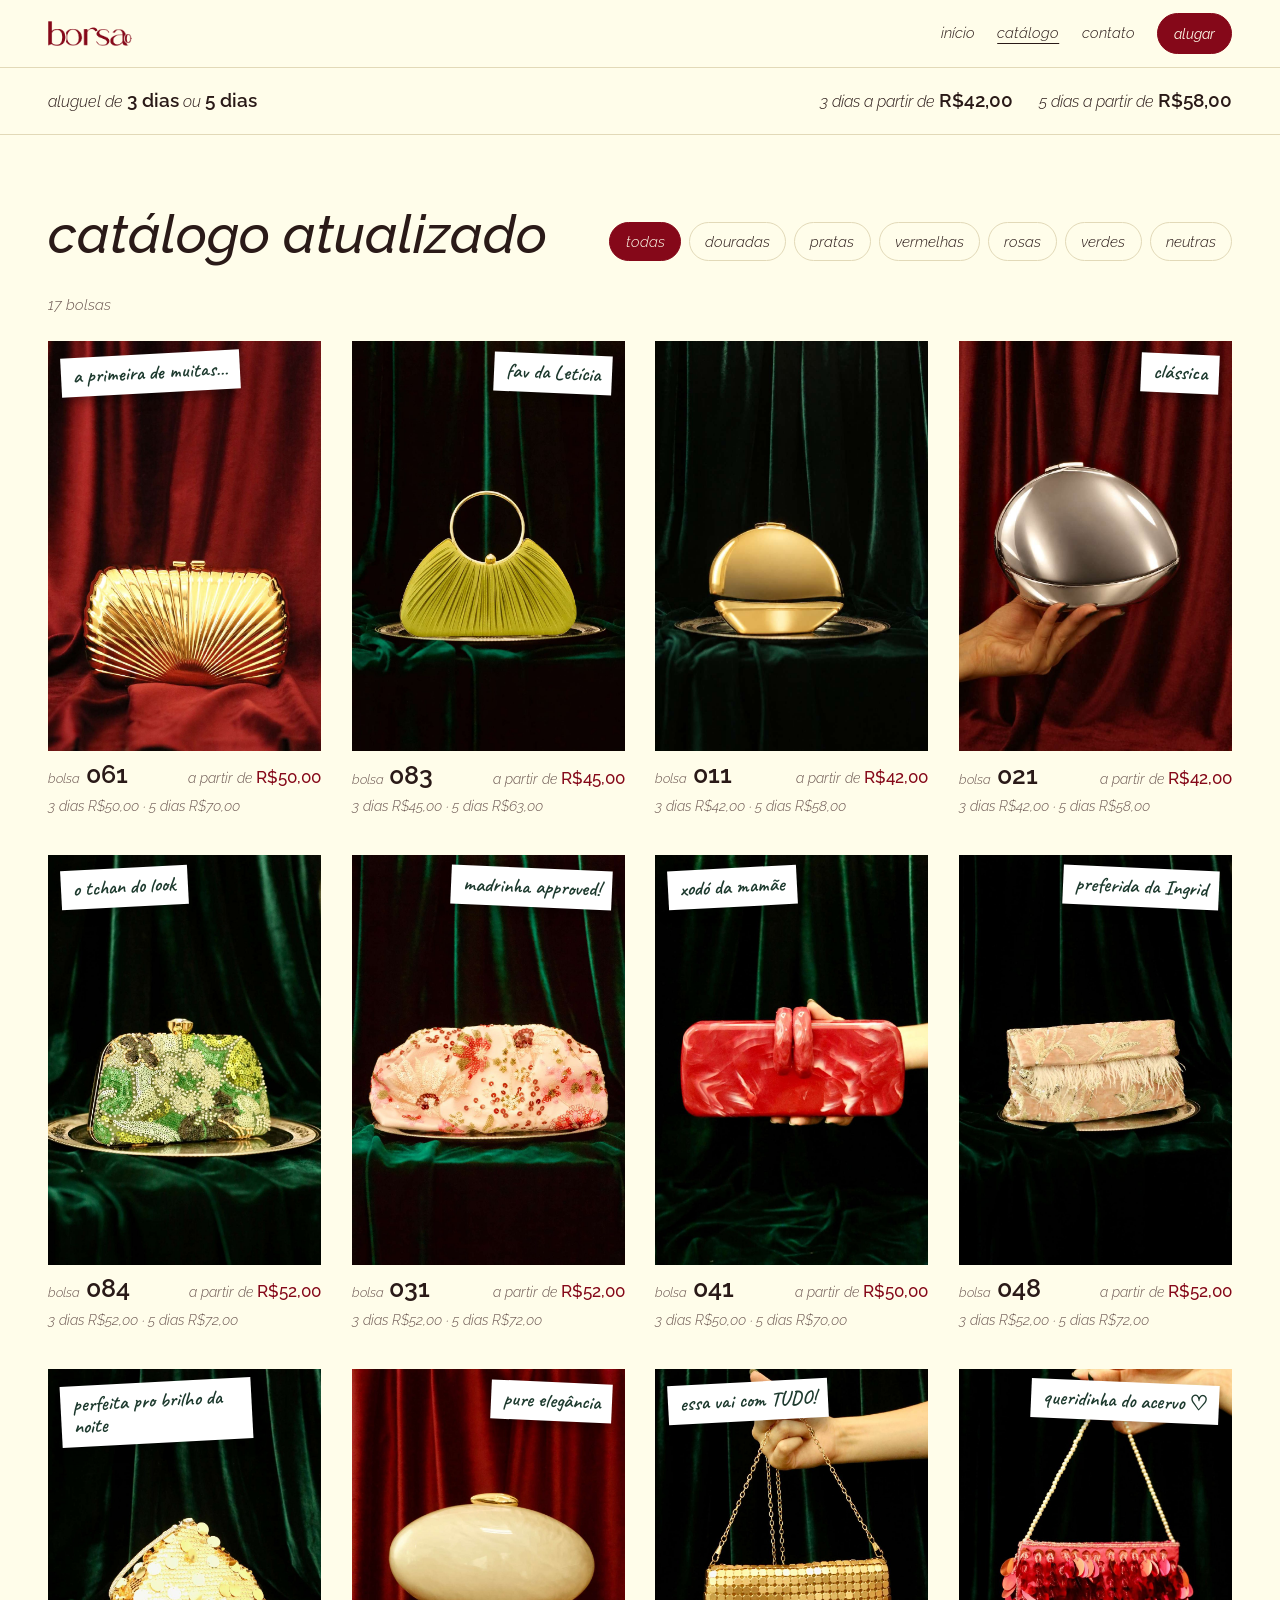
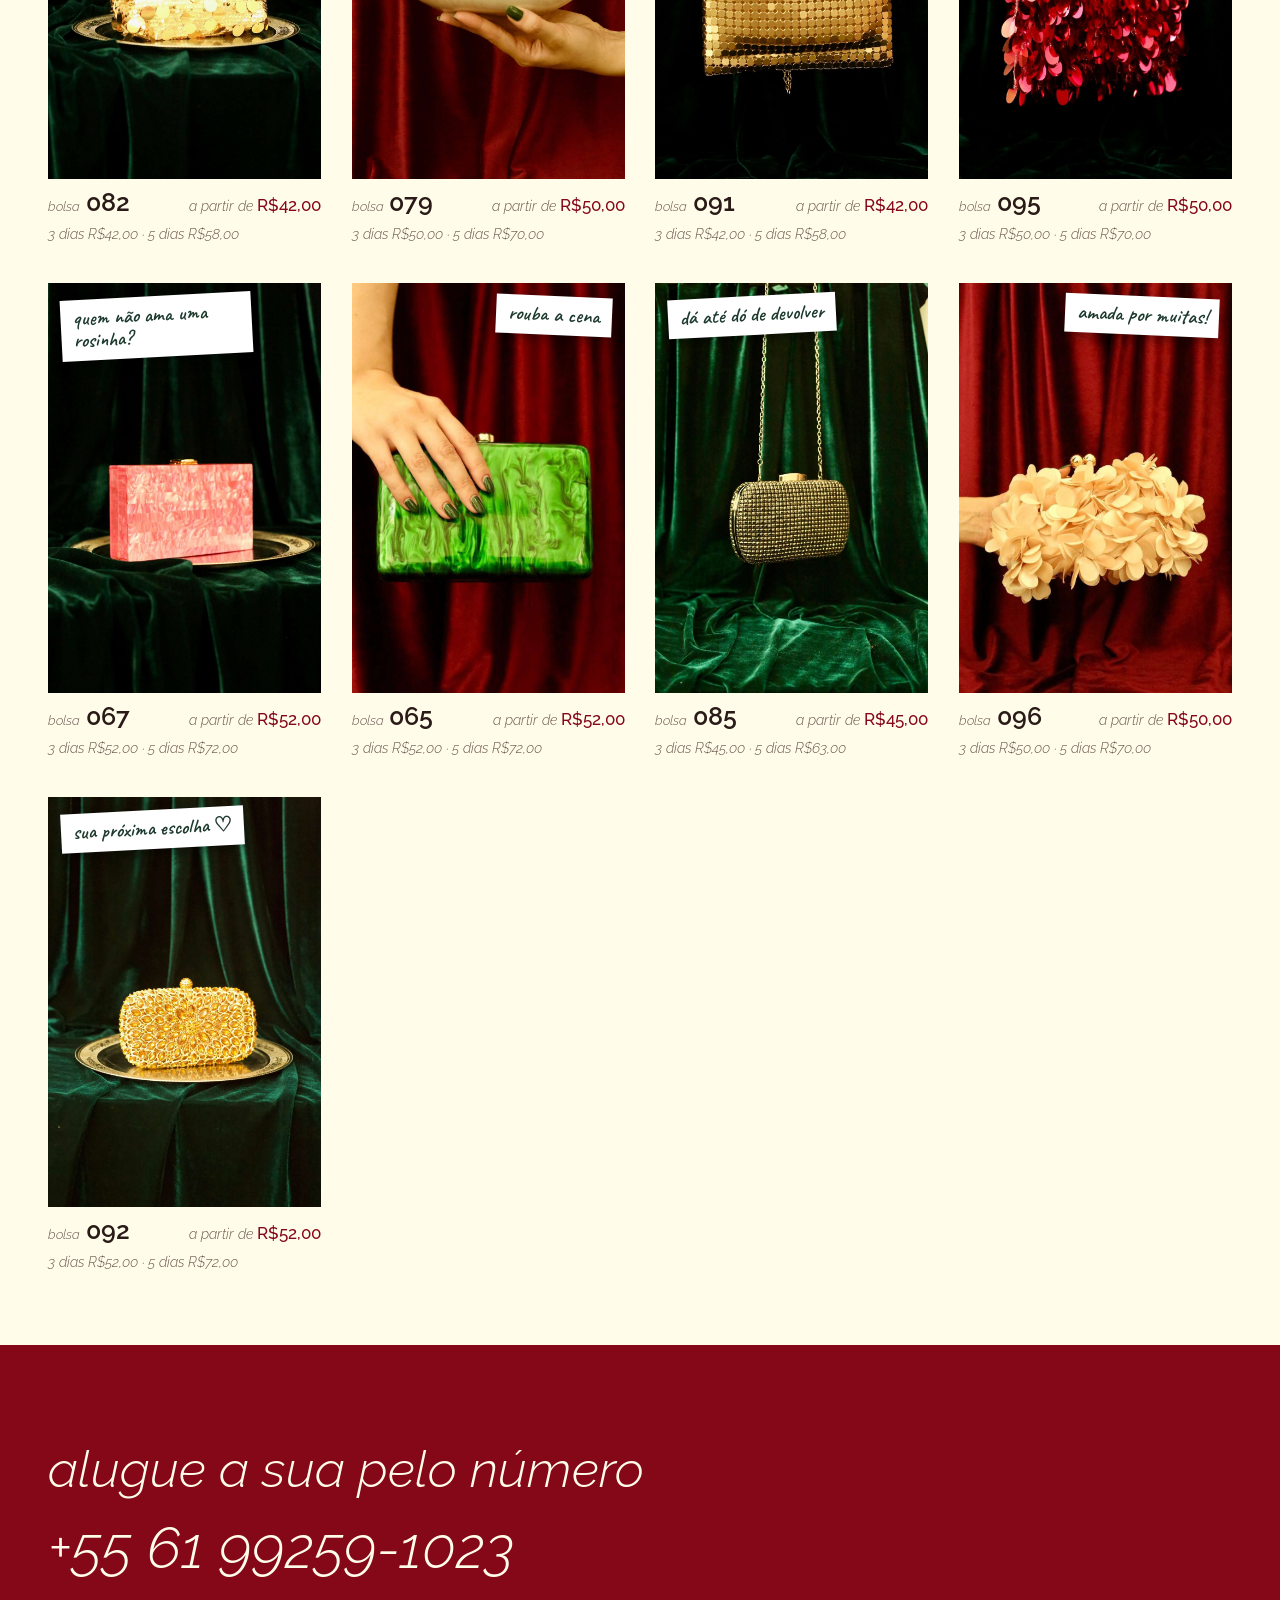
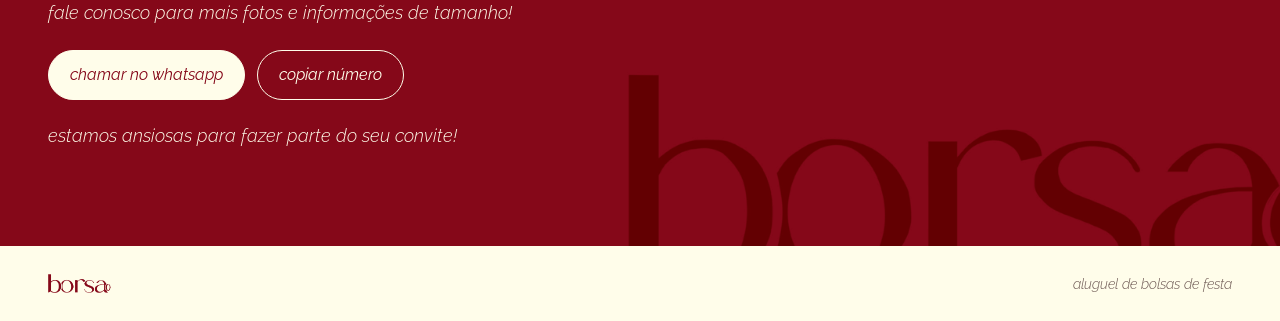
==== catalogo.html @ 38516fd7 "Move arquivos para a raiz" ====
<!doctype html>
<html lang="pt-BR">
<head>
<meta charset="utf-8">
<meta name="viewport" content="width=device-width, initial-scale=1, viewport-fit=cover">
<meta name="claude:viewport-fit-sides" content="cover">
<title>borsa catálogo</title>
<meta name="description" content="Catálogo da borsa: 17 clutches e bolsas de festa para alugar por 3 ou 5 dias.">
<meta property="og:title" content="borsa catálogo">
<meta property="og:description" content="Clutches e bolsas de festa para alugar por 3 ou 5 dias.">
<meta property="og:image" content="assets/capa.jpg">
<link rel="preconnect" href="https://fonts.googleapis.com">
<link rel="preconnect" href="https://fonts.gstatic.com" crossorigin>
<link href="https://fonts.googleapis.com/css2?family=Caveat:wght@500;600&family=Raleway:ital,wght@0,300;0,500;1,300;1,400;1,500&display=swap" rel="stylesheet">
<link rel="stylesheet" href="assets/brand.css">
<style>
:root { --display: var(--body); }
.catalog-intro { padding-top: clamp(2rem, 5vw, 3.5rem); }
/* faixa de preços */
.rates { border-bottom: 1px solid var(--line); }
.rates .wrap { display: flex; flex-wrap: wrap; align-items: baseline; justify-content: space-between; gap: .6rem 2rem; padding-block: 1.1rem; font-style: italic; }
.rates .tiers { display: flex; flex-wrap: wrap; gap: .4rem 1.6rem; }
.rates strong { font-family: var(--display); font-style: normal; font-weight: 600; font-size: 1.2rem; }

/* catálogo */
.catalog { padding-block: clamp(2.5rem, 6vw, 4.5rem); }
.head { display: flex; flex-wrap: wrap; align-items: end; justify-content: space-between; gap: 1.2rem; margin-bottom: 2rem; }
.head h2 { margin: 0; font-family: var(--display); font-weight: 500; font-size: clamp(2.2rem, 5vw, 3.4rem); line-height: 1; font-style: italic; }
.filters { display: flex; flex-wrap: wrap; gap: .5rem; }
.chip { padding: .42rem .95rem; border-radius: 999px; border: 1px solid var(--line); background: transparent; cursor: pointer; font-style: italic; font-size: .92rem; transition: border-color .2s, background .2s; }
.chip:hover { border-color: var(--wine); }
.chip[aria-pressed="true"] { background: var(--wine); color: var(--cream); border-color: var(--wine); }
.count { margin: 0 0 1.5rem; font-style: italic; color: var(--ink-soft); font-size: .95rem; }

.grid { display: grid; grid-template-columns: repeat(auto-fill, minmax(min(100%, 16.5rem), 1fr)); gap: clamp(1.6rem, 3vw, 2.6rem) clamp(1rem, 2.4vw, 2rem); list-style: none; margin: 0; padding: 0; }
.card { min-width: 0; }
.card button.open { display: block; width: 100%; padding: 0; border: 0; background: none; text-align: left; cursor: pointer; }
.shot { position: relative; aspect-ratio: 2 / 3; overflow: hidden; background: var(--velvet); }
.shot img { position: absolute; inset: 0; width: 100%; height: 100%; object-fit: cover; transition: opacity .45s ease, transform .9s ease; }
.shot img.alt { opacity: 0; }
@media (hover: hover) {
  .card:hover .shot img.alt { opacity: 1; }
  .card:hover .shot img.main { transform: scale(1.03); }
}
.note { position: absolute; left: .8rem; top: .8rem; max-width: 70%; background: var(--note-bg); color: var(--note-ink); font-family: var(--hand); font-weight: 600; font-size: 1.28rem; line-height: 1.05; padding: .5rem .75rem .6rem; transform: rotate(-3deg); box-shadow: 0 5px 12px rgba(0,0,0,.35); }
.card:nth-child(even) .note { left: auto; right: .8rem; transform: rotate(2.5deg); }
.meta { display: flex; justify-content: space-between; align-items: baseline; gap: .6rem; padding-top: .8rem; }
.meta .num { font-family: var(--display); font-weight: 600; font-size: 1.55rem; line-height: 1; }
.meta .num small { font-family: var(--body); font-weight: 300; font-style: italic; font-size: .82rem; color: var(--ink-soft); margin-right: .35rem; }
.meta .from { font-style: italic; font-size: .9rem; color: var(--ink-soft); white-space: nowrap; }
.meta .from b { font-style: normal; font-weight: 500; font-size: 1.05rem; color: var(--accent); }
.pricesm { margin: .15rem 0 0; font-style: italic; font-size: .9rem; color: var(--ink-soft); }

/* ficha */
dialog { padding: 0; border: 0; background: var(--paper); color: var(--ink); width: min(100% - 24px, 62rem); max-height: calc(100dvh - 24px); overflow: auto; box-shadow: 0 40px 100px rgba(0,0,0,.55); }
dialog::backdrop { background: rgba(32, 3, 8, .78); backdrop-filter: blur(4px); }
.sheet { display: grid; grid-template-columns: minmax(0, 1.1fr) minmax(0, 1fr); }
.sheet .pic { background: var(--velvet); position: relative; min-height: 0; }
.sheet .pic img { width: 100%; height: 100%; max-height: calc(100dvh - 24px); object-fit: cover; aspect-ratio: 2 / 3; }
.sheet .info { padding: clamp(1.4rem, 4vw, 2.6rem); display: flex; flex-direction: column; gap: 1.2rem; min-width: 0; }
.sheet .kicker { margin: 0; font-style: italic; color: var(--ink-soft); }
.sheet h3 { margin: -.6rem 0 0; font-family: var(--display); font-weight: 600; font-size: clamp(2.6rem, 6vw, 3.8rem); line-height: 1; }
.sheet .says { align-self: flex-start; background: var(--note-bg); color: var(--note-ink); font-family: var(--hand); font-weight: 600; font-size: 1.5rem; padding: .4rem .9rem .5rem; transform: rotate(-2deg); box-shadow: 0 4px 10px rgba(0,0,0,.25); border: 1px solid var(--line); }
.thumbs { display: flex; gap: .6rem; }
.thumbs button { width: 4.2rem; aspect-ratio: 2 / 3; padding: 0; border: 2px solid transparent; background: var(--velvet); cursor: pointer; overflow: hidden; opacity: .65; }
.thumbs button[aria-pressed="true"] { border-color: var(--wine); opacity: 1; }
.thumbs img { width: 100%; height: 100%; object-fit: cover; }
table.price { width: 100%; border-collapse: collapse; font-style: italic; }
table.price th, table.price td { text-align: left; padding: .7rem 0; border-bottom: 1px solid var(--line); font-weight: 300; }
table.price td { text-align: right; font-family: var(--display); font-style: normal; font-weight: 600; font-size: 1.5rem; font-variant-numeric: tabular-nums; }
.sheet .fine { margin: 0; font-style: italic; font-size: .92rem; color: var(--ink-soft); }
.sheet .actions { display: flex; flex-wrap: wrap; gap: .7rem; margin-top: auto; }
.close { position: absolute; top: .6rem; right: .6rem; z-index: 2; width: 2.6rem; height: 2.6rem; border-radius: 50%; border: 0; background: var(--paper); color: var(--ink); font-size: 1.4rem; line-height: 1; cursor: pointer; box-shadow: 0 2px 8px rgba(0,0,0,.3); }
.nav-bag { display: flex; justify-content: space-between; gap: 1rem; font-style: italic; font-size: .92rem; }
.nav-bag button { background: none; border: 0; padding: 0; cursor: pointer; text-decoration: underline; text-underline-offset: 4px; }
@media (max-width: 700px) {
  .sheet { grid-template-columns: 1fr; }
  .sheet .pic img { max-height: 62dvh; aspect-ratio: auto; object-position: center; }
}


</style>
</head>
<body>
<header class="top">
  <div class="wrap">
    <a href="index.html" aria-label="borsa, início"><img class="logo is-wine" src="assets/logo-wine.png" alt="borsa" width="1736" height="528"><img class="logo is-cream" src="assets/logo-cream.png" alt="" width="1736" height="528"></a>
    <nav aria-label="principal">
      <a class="link" href="index.html">início</a>
      <a class="link" href="catalogo.html" aria-current="page">catálogo</a>
      <a class="link" href="#contato">contato</a>
      <a class="btn sm" data-wa href="https://wa.me/5561992591023" target="_blank" rel="noopener">alugar</a>
    </nav>
  </div>
</header>
<main>
  <section class="rates" aria-label="valores">
    <div class="wrap">
      <span>aluguel de <strong>3 dias</strong> ou <strong>5 dias</strong></span>
      <span class="tiers" id="tiers"></span>
    </div>
  </section>
  <section class="catalog wrap" id="catalogo" aria-labelledby="cat-h">
    <div class="head">
      <h2 id="cat-h">catálogo atualizado</h2>
      <div class="filters" id="filters" role="group" aria-label="filtrar por cor"></div>
    </div>
    <p class="count" id="count" aria-live="polite"></p>
    <ul class="grid" id="grid"></ul>
  </section>
  <section class="contact on-wine" id="contato" aria-labelledby="ct-h">
    <img class="ghostmark" src="assets/logo-deep.png" alt="" width="1736" height="528">
    <div class="wrap">
      <h2 id="ct-h">alugue a sua pelo número</h2>
      <div class="phone">+55 61 99259-1023</div>
      <p>fale conosco para mais fotos e informações de tamanho!</p>
      <div class="row">
        <a class="btn" data-wa href="https://wa.me/5561992591023" target="_blank" rel="noopener">chamar no whatsapp</a>
        <button class="btn ghost" type="button" id="copy">copiar número</button>
      </div>
      <p>estamos ansiosas para fazer parte do seu convite!</p>
    </div>
  </section>
</main>
<footer><div class="wrap"><img class="logo is-wine" src="assets/logo-wine.png" alt="borsa" width="1736" height="528"><img class="logo is-cream" src="assets/logo-cream.png" alt="" width="1736" height="528"><span>aluguel de bolsas de festa</span></div></footer>
<dialog id="dlg" aria-labelledby="d-title">
  <button class="close" type="button" id="close" aria-label="fechar">×</button>
  <div class="sheet">
    <div class="pic"><img id="d-img" alt="" width="1000" height="1500"></div>
    <div class="info">
      <p class="kicker">bolsa</p>
      <h3 id="d-title"></h3>
      <div class="says" id="d-note" hidden></div>
      <div class="thumbs" id="d-thumbs"></div>
      <table class="price">
        <caption class="kicker" style="text-align:left;padding-bottom:.3rem">valores do aluguel</caption>
        <tbody>
          <tr><th scope="row">3 dias</th><td id="d-p3"></td></tr>
          <tr><th scope="row">5 dias</th><td id="d-p5"></td></tr>
        </tbody>
      </table>
      <p class="fine">chame a gente para ver mais fotos e saber o tamanho.</p>
      <div class="actions">
        <a class="btn" id="d-wa" target="_blank" rel="noopener" href="https://wa.me/5561992591023">alugar esta pelo whatsapp</a>
      </div>
      <div class="nav-bag">
        <button type="button" id="d-prev">← anterior</button>
        <button type="button" id="d-next">próxima →</button>
      </div>
    </div>
  </div>
</dialog>
<script>
(function () {
  var PHONE = "5561992591023";
  var BAGS = [
    { n: "061", p3: 50, p5: 70, cor: "dourada", note: "a primeira de muitas…", alt: "Clutch dourada com nervuras em leque, sobre veludo vinho" },
    { n: "083", p3: 45, p5: 63, cor: "verde", note: "fav da Letícia", alt: "Bolsa verde-oliva plissada com alça redonda dourada" },
    { n: "011", p3: 42, p5: 58, cor: "dourada", note: "", alt: "Clutch dourada em formato de ovo, sobre bandeja prateada" },
    { n: "021", p3: 42, p5: 58, cor: "prata", note: "clássica", alt: "Clutch prateada espelhada em formato de ovo" },
    { n: "084", p3: 52, p5: 72, cor: "verde", note: "o tchan do look", alt: "Clutch bordada com paetês em tons de verde e fecho de cristal" },
    { n: "031", p3: 52, p5: 72, cor: "rosa", note: "madrinha approved!", alt: "Clutch franzida rosa clara com flores bordadas em paetês" },
    { n: "041", p3: 50, p5: 70, cor: "vermelha", note: "xodó da mamãe", alt: "Clutch de acrílico vermelho marmorizado com fecho de argolas" },
    { n: "048", p3: 52, p5: 72, cor: "neutra", note: "preferida da Ingrid", alt: "Clutch de veludo rosé bordada, com franja de plumas" },
    { n: "082", p3: 42, p5: 58, cor: "dourada", note: "perfeita pro brilho da noite", alt: "Bolsa piramidal coberta de paetês dourados com alça de strass" },
    { n: "079", p3: 50, p5: 70, cor: "neutra", note: "pure elegância", alt: "Clutch oval de acrílico perolado creme com fecho dourado" },
    { n: "091", p3: 42, p5: 58, cor: "dourada", note: "essa vai com TUDO!", alt: "Bolsa de malha metálica dourada com alça de corrente" },
    { n: "095", p3: 50, p5: 70, cor: "vermelha", note: "queridinha do acervo ♡", alt: "Bolsa de paetês vermelhos em gota com alça de pérolas" },
    { n: "067", p3: 52, p5: 72, cor: "rosa", note: "quem não ama uma rosinha?", alt: "Clutch retangular de acrílico rosa perolado" },
    { n: "065", p3: 52, p5: 72, cor: "verde", note: "rouba a cena", alt: "Clutch de acrílico verde marmorizado" },
    { n: "085", p3: 45, p5: 63, cor: "prata", note: "dá até dó de devolver", alt: "Clutch prateada de strass escuro com alça de corrente" },
    { n: "096", p3: 50, p5: 70, cor: "neutra", note: "amada por muitas!", alt: "Clutch coberta de pétalas de cetim cor champanhe" },
    { n: "092", p3: 52, p5: 72, cor: "dourada", note: "sua próxima escolha ♡", alt: "Clutch de cristais âmbar em formato de flor, sobre bandeja prateada" }
  ];
  BAGS.forEach(function (b) { b.alts = ["assets/" + b.n + ".jpg"]; });
  var HAS_B = { "061":1,"083":1,"011":1,"084":1,"031":1,"041":1,"048":1,"082":1,"079":1,"091":1,"095":1,"067":1,"065":1,"085":1,"096":1,"092":1 };
  BAGS.forEach(function (b) { if (HAS_B[b.n]) b.alts.push("assets/" + b.n + "-b.jpg"); });

  var COLORS = [
    ["todas", null], ["douradas", "dourada"], ["pratas", "prata"],
    ["vermelhas", "vermelha"], ["rosas", "rosa"], ["verdes", "verde"], ["neutras", "neutra"]
  ];
  var brl = function (v) { return "R$" + v.toFixed(2).replace(".", ","); };
  var $ = function (id) { return document.getElementById(id); };
  var grid = $("grid"), count = $("count"), dlg = $("dlg");
  var current = null, list = BAGS.slice(), idx = 0;

  function waLink(text) { return "https://wa.me/" + PHONE + "?text=" + encodeURIComponent(text); }
  document.querySelectorAll("[data-wa]").forEach(function (a) {
    a.href = waLink("Oi! Vi o catálogo da borsa e quero alugar uma bolsa.");
  });

  // faixa de valores
  var prices = BAGS.map(function (b) { return b.p3; }), prices5 = BAGS.map(function (b) { return b.p5; });
  $("tiers").innerHTML =
    "<span>3 dias a partir de <strong>" + brl(Math.min.apply(null, prices)) + "</strong></span>" +
    "<span>5 dias a partir de <strong>" + brl(Math.min.apply(null, prices5)) + "</strong></span>";

  // filtros
  var fwrap = $("filters");
  COLORS.forEach(function (c, i) {
    var b = document.createElement("button");
    b.type = "button"; b.className = "chip"; b.textContent = c[0];
    b.setAttribute("aria-pressed", i === 0 ? "true" : "false");
    b.addEventListener("click", function () {
      fwrap.querySelectorAll(".chip").forEach(function (x) { x.setAttribute("aria-pressed", "false"); });
      b.setAttribute("aria-pressed", "true");
      list = c[1] ? BAGS.filter(function (x) { return x.cor === c[1]; }) : BAGS.slice();
      render();
    });
    fwrap.appendChild(b);
  });

  function esc(s) { return String(s).replace(/[&<>"]/g, function (m) { return { "&": "&amp;", "<": "&lt;", ">": "&gt;", '"': "&quot;" }[m]; }); }

  function render() {
    count.textContent = list.length === 1 ? "1 bolsa" : list.length + " bolsas";
    grid.innerHTML = list.map(function (b, i) {
      return '<li class="card"><button class="open" type="button" data-i="' + i + '" aria-label="ver bolsa ' + b.n + '">' +
        '<div class="shot"><img class="main" src="' + b.alts[0] + '" alt="' + esc(b.alt) + '" width="1000" height="1500" loading="' + (i < 4 ? "eager" : "lazy") + '">' +
        (b.alts[1] ? '<img class="alt" src="' + b.alts[1] + '" alt="" width="700" height="1000" loading="lazy">' : "") +
        (b.note ? '<span class="note">' + esc(b.note) + "</span>" : "") + "</div>" +
        '<div class="meta"><span class="num"><small>bolsa</small>' + b.n + '</span><span class="from">a partir de <b>' + brl(b.p3) + "</b></span></div>" +
        '<p class="pricesm">3 dias ' + brl(b.p3) + " · 5 dias " + brl(b.p5) + "</p></button></li>";
    }).join("");
  }
  grid.addEventListener("click", function (e) {
    var t = e.target.closest("button.open");
    if (t) openBag(+t.dataset.i);
  });

  // ficha
  var photo = 0;
  function show() {
    var b = list[idx]; current = b; photo = 0;
    $("d-title").textContent = b.n;
    var note = $("d-note"); note.hidden = !b.note; note.textContent = b.note;
    $("d-p3").textContent = brl(b.p3); $("d-p5").textContent = brl(b.p5);
    $("d-wa").href = waLink("Oi! Quero alugar a bolsa " + b.n + " do catálogo da borsa.");
    var th = $("d-thumbs"); th.innerHTML = "";
    b.alts.forEach(function (src, i) {
      if (b.alts.length < 2) return;
      var btn = document.createElement("button");
      btn.type = "button"; btn.setAttribute("aria-label", "foto " + (i + 1));
      btn.setAttribute("aria-pressed", i === 0 ? "true" : "false");
      btn.innerHTML = '<img src="' + src + '" alt="">';
      btn.addEventListener("click", function () { setPhoto(i); });
      th.appendChild(btn);
    });
    setPhoto(0);
  }
  function setPhoto(i) {
    photo = i;
    var img = $("d-img"); img.src = current.alts[i]; img.alt = i === 0 ? current.alt : "Bolsa " + current.n + " na mão";
    $("d-thumbs").querySelectorAll("button").forEach(function (x, k) { x.setAttribute("aria-pressed", k === i ? "true" : "false"); });
  }
  function openBag(i) { idx = i; show(); if (!dlg.open) dlg.showModal(); }
  function step(d) { idx = (idx + d + list.length) % list.length; show(); }
  $("d-prev").addEventListener("click", function () { step(-1); });
  $("d-next").addEventListener("click", function () { step(1); });
  $("close").addEventListener("click", function () { dlg.close(); });
  dlg.addEventListener("click", function (e) { if (e.target === dlg) dlg.close(); });
  dlg.addEventListener("keydown", function (e) {
    if (e.key === "ArrowRight") step(1);
    if (e.key === "ArrowLeft") step(-1);
  });

  // copiar número
  $("copy").addEventListener("click", function () {
    var btn = this, txt = "+55 61 99259-1023";
    function done() { btn.textContent = "número copiado"; setTimeout(function () { btn.textContent = "copiar número"; }, 2000); }
    try { navigator.clipboard.writeText(txt).then(done, function () { sel(); }); } catch (e) { sel(); }
    function sel() {
      var r = document.createRange(); r.selectNodeContents(document.querySelector(".contact .phone"));
      var s = window.getSelection(); s.removeAllRanges(); s.addRange(r);
    }
  });

  render();
})();
</script>
</body>
</html>
---- assets/brand.css ----
/* borsa — sistema de design (extraído do catálogo em PDF). Veja design-system.html. */
:root {
  --cream: #fffdea;
  --cream-2: #f6f0d6;
  --wine: #850819;
  --wine-deep: #600000;
  --velvet: #0f3a2c;
  --tag: #e4411f;
  --postit: #d8dcd4;

  --paper: var(--cream);
  --paper-2: var(--cream-2);
  --ink: #2a1a18;
  --ink-soft: #6b5651;
  --line: #e2d9b8;
  --accent: var(--wine);
  --on-wine: var(--cream);
  --note-bg: #ffffff;
  --note-ink: #1d3a2e;
  --logo-wine: block;
  --logo-cream: none;

  --body: "Raleway", "Helvetica Neue", Arial, sans-serif;
  --hand: "Caveat", "Segoe Print", cursive;
}
@media (prefers-color-scheme: dark) {
  :root:not([data-theme="light"]) {
    --paper: #1a0a0d; --paper-2: #260f14; --ink: #f6eed2; --ink-soft: #b9a79f; --line: #3d1c22;
    --accent: #ff6a45; --note-bg: #f6eed2; --logo-wine: none; --logo-cream: block;
    color-scheme: dark;
  }
}
:root[data-theme="dark"] {
  --paper: #1a0a0d; --paper-2: #260f14; --ink: #f6eed2; --ink-soft: #b9a79f; --line: #3d1c22;
  --accent: #ff6a45; --note-bg: #f6eed2; --logo-wine: none; --logo-cream: block;
  color-scheme: dark;
}

*, *::before, *::after { box-sizing: border-box; }
html { scroll-behavior: smooth; }
body { margin: 0; background: var(--paper); color: var(--ink); font: 300 1rem/1.6 var(--body); -webkit-font-smoothing: antialiased; }
img { display: block; max-width: 100%; height: auto; }
a { color: inherit; }
button { font: inherit; color: inherit; }
:focus-visible { outline: 2px solid var(--tag); outline-offset: 3px; }
.wrap { width: 100%; max-width: 76rem; margin-inline: auto; padding-left: max(16px, env(safe-area-inset-left, 0px)); padding-right: max(16px, env(safe-area-inset-right, 0px)); }
.it { font-style: italic; }

/* logo: duas versões, uma por tema */
.logo { display: block; height: 1.6rem; width: auto; }
.logo.is-wine { display: var(--logo-wine); }
.logo.is-cream { display: var(--logo-cream); }

/* topo */
body::before { content: ""; position: fixed; inset: 0 0 auto; height: env(safe-area-inset-top, 0px); z-index: 30; background: var(--paper); }
.top { position: sticky; top: env(safe-area-inset-top, 0px); z-index: 20; background: color-mix(in srgb, var(--paper) 92%, transparent); backdrop-filter: blur(8px); border-bottom: 1px solid var(--line); }
.top .wrap { display: flex; align-items: center; justify-content: space-between; gap: 1rem; padding-block: .8rem; }
.top nav { display: flex; align-items: center; gap: 1.4rem; font-style: italic; font-size: .95rem; }
.top nav a.link { text-decoration: none; }
.top nav a.link:hover, .top nav a.link[aria-current] { text-decoration: underline; text-underline-offset: 5px; }
@media (max-width: 560px) { .top nav a.link { display: none; } }

/* botões */
.btn { display: inline-flex; align-items: center; justify-content: center; gap: .55rem; padding: .72rem 1.3rem; border-radius: 999px; border: 1px solid var(--wine); background: var(--wine); color: var(--cream); font-style: italic; font-weight: 400; font-size: .98rem; text-decoration: none; cursor: pointer; transition: background .2s, transform .2s; }
.btn:hover { background: var(--wine-deep); transform: translateY(-1px); }
.btn.ghost { background: transparent; color: var(--accent); border-color: var(--accent); }
.btn.ghost:hover { background: var(--accent); color: var(--cream); }
.btn.sm { padding: .5rem 1rem; font-size: .9rem; }
.on-wine .btn, .btn.on-wine { background: var(--cream); color: var(--wine); border-color: var(--cream); }
.on-wine .btn:hover, .btn.on-wine:hover { background: transparent; color: var(--cream); }
.on-wine .btn.ghost { background: transparent; color: var(--cream); border-color: var(--cream); }
.on-wine .btn.ghost:hover { background: var(--cream); color: var(--wine); }

/* seção vinho */
.on-wine { background: var(--wine); color: var(--cream); position: relative; overflow: hidden; }
.on-wine .ghostmark { position: absolute; right: -4%; bottom: -8%; width: min(70%, 44rem); opacity: .9; pointer-events: none; user-select: none; }

/* colagem: recortes do scrapbook da marca */
.note { background: var(--note-bg); color: var(--note-ink); font-family: var(--hand); font-weight: 600; font-size: 1.28rem; line-height: 1.05; padding: .5rem .75rem .6rem; box-shadow: 0 5px 12px rgba(0,0,0,.35); }
.polaroid { background: #ebe8dc; padding: .55rem .55rem 2.2rem; box-shadow: 0 14px 30px -10px rgba(0,0,0,.55); }
.polaroid img { width: 100%; aspect-ratio: 1 / 1; object-fit: cover; }
.clip { position: absolute; width: 1.7rem; height: auto; }

/* contato */
.contact .wrap { position: relative; padding-block: clamp(3rem, 8vw, 6rem); display: grid; gap: 1.4rem; max-width: 46rem; margin-inline: 0; margin-left: max(0px, calc((100% - 76rem) / 2)); }
.contact h2 { margin: 0; font-style: italic; font-weight: 300; font-size: clamp(2rem, 5vw, 3.2rem); line-height: 1.1; text-wrap: balance; }
.contact .phone { font-style: italic; font-weight: 300; font-size: clamp(2.2rem, 7vw, 3.6rem); line-height: 1; font-variant-numeric: lining-nums; user-select: all; }
.contact p { margin: 0; font-style: italic; font-size: 1.1rem; }
.contact .row { display: flex; flex-wrap: wrap; gap: .8rem; }
footer { padding-block: 1.6rem; font-style: italic; font-size: .9rem; color: var(--ink-soft); }
footer .wrap { display: flex; flex-wrap: wrap; align-items: center; justify-content: space-between; gap: .6rem 1.5rem; }
footer .logo { height: 1.2rem; }

@media (prefers-reduced-motion: reduce) { html { scroll-behavior: auto; } * { transition: none !important; } }
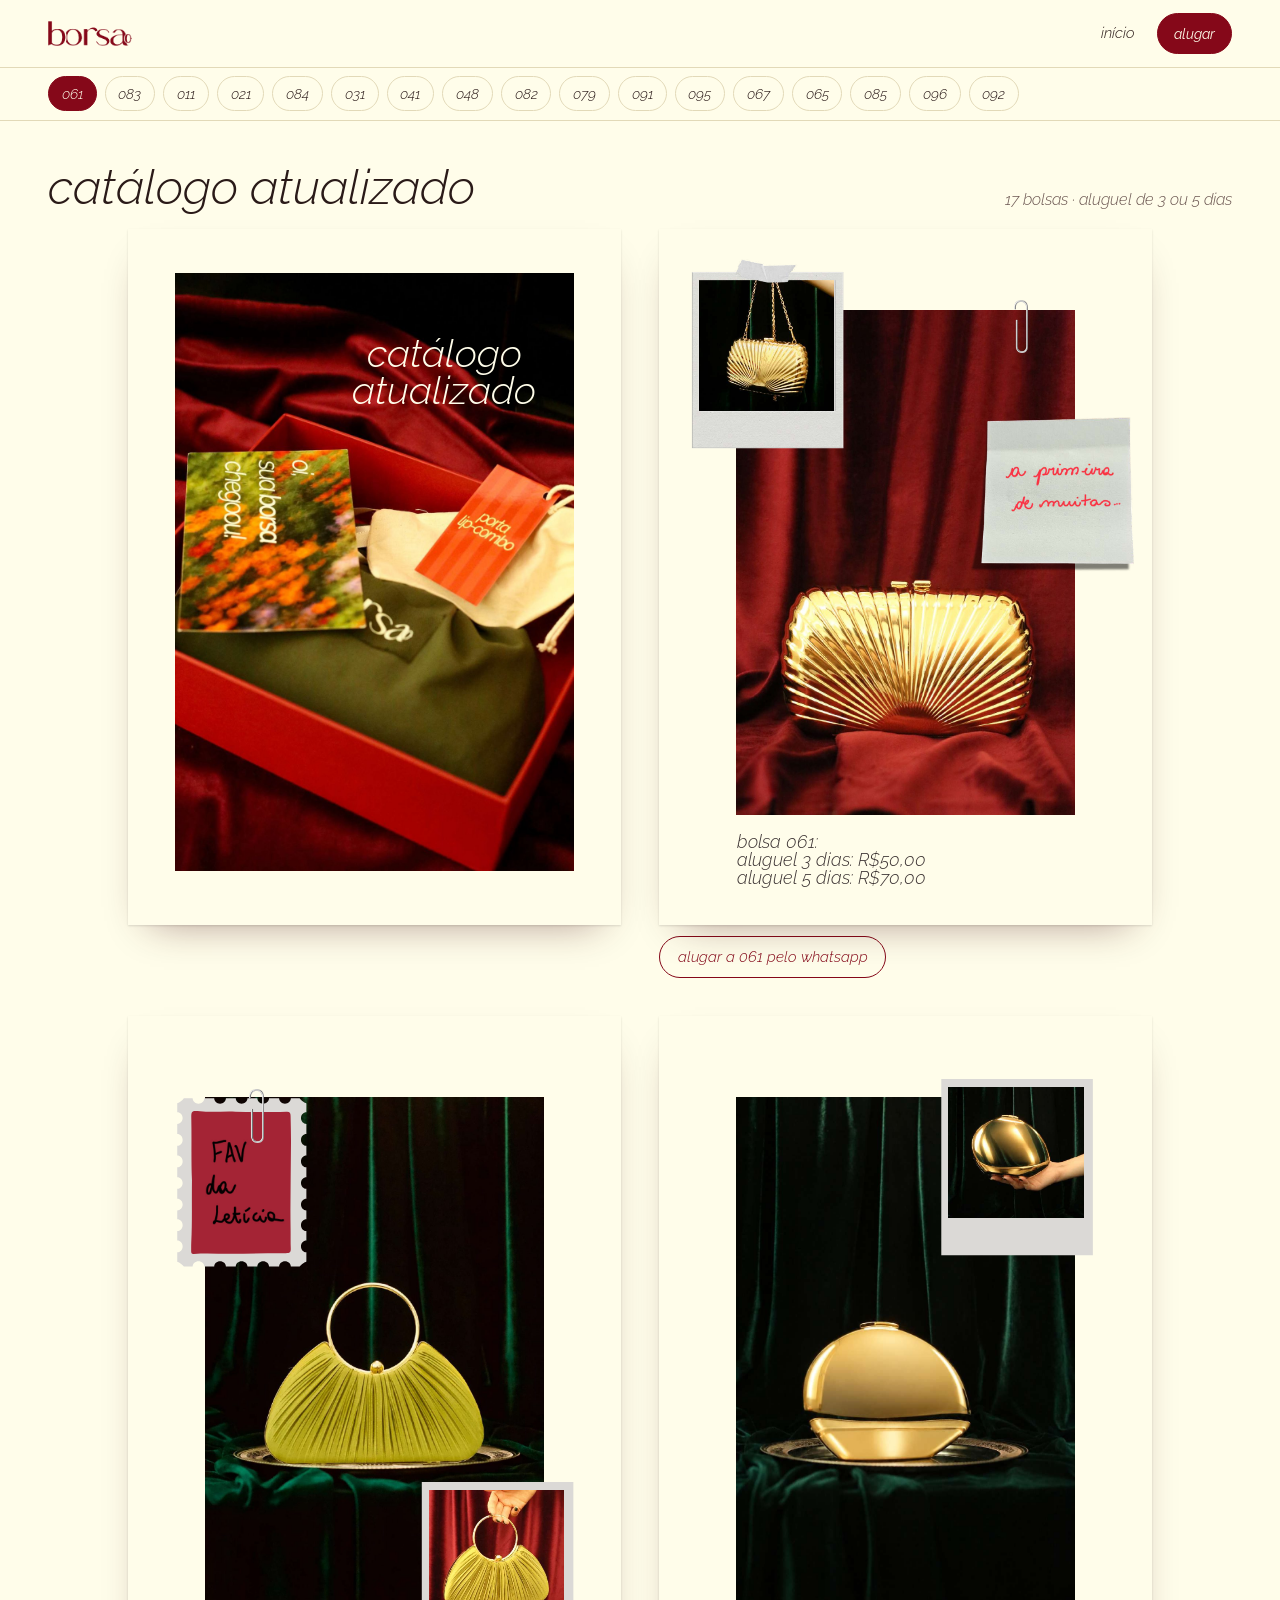
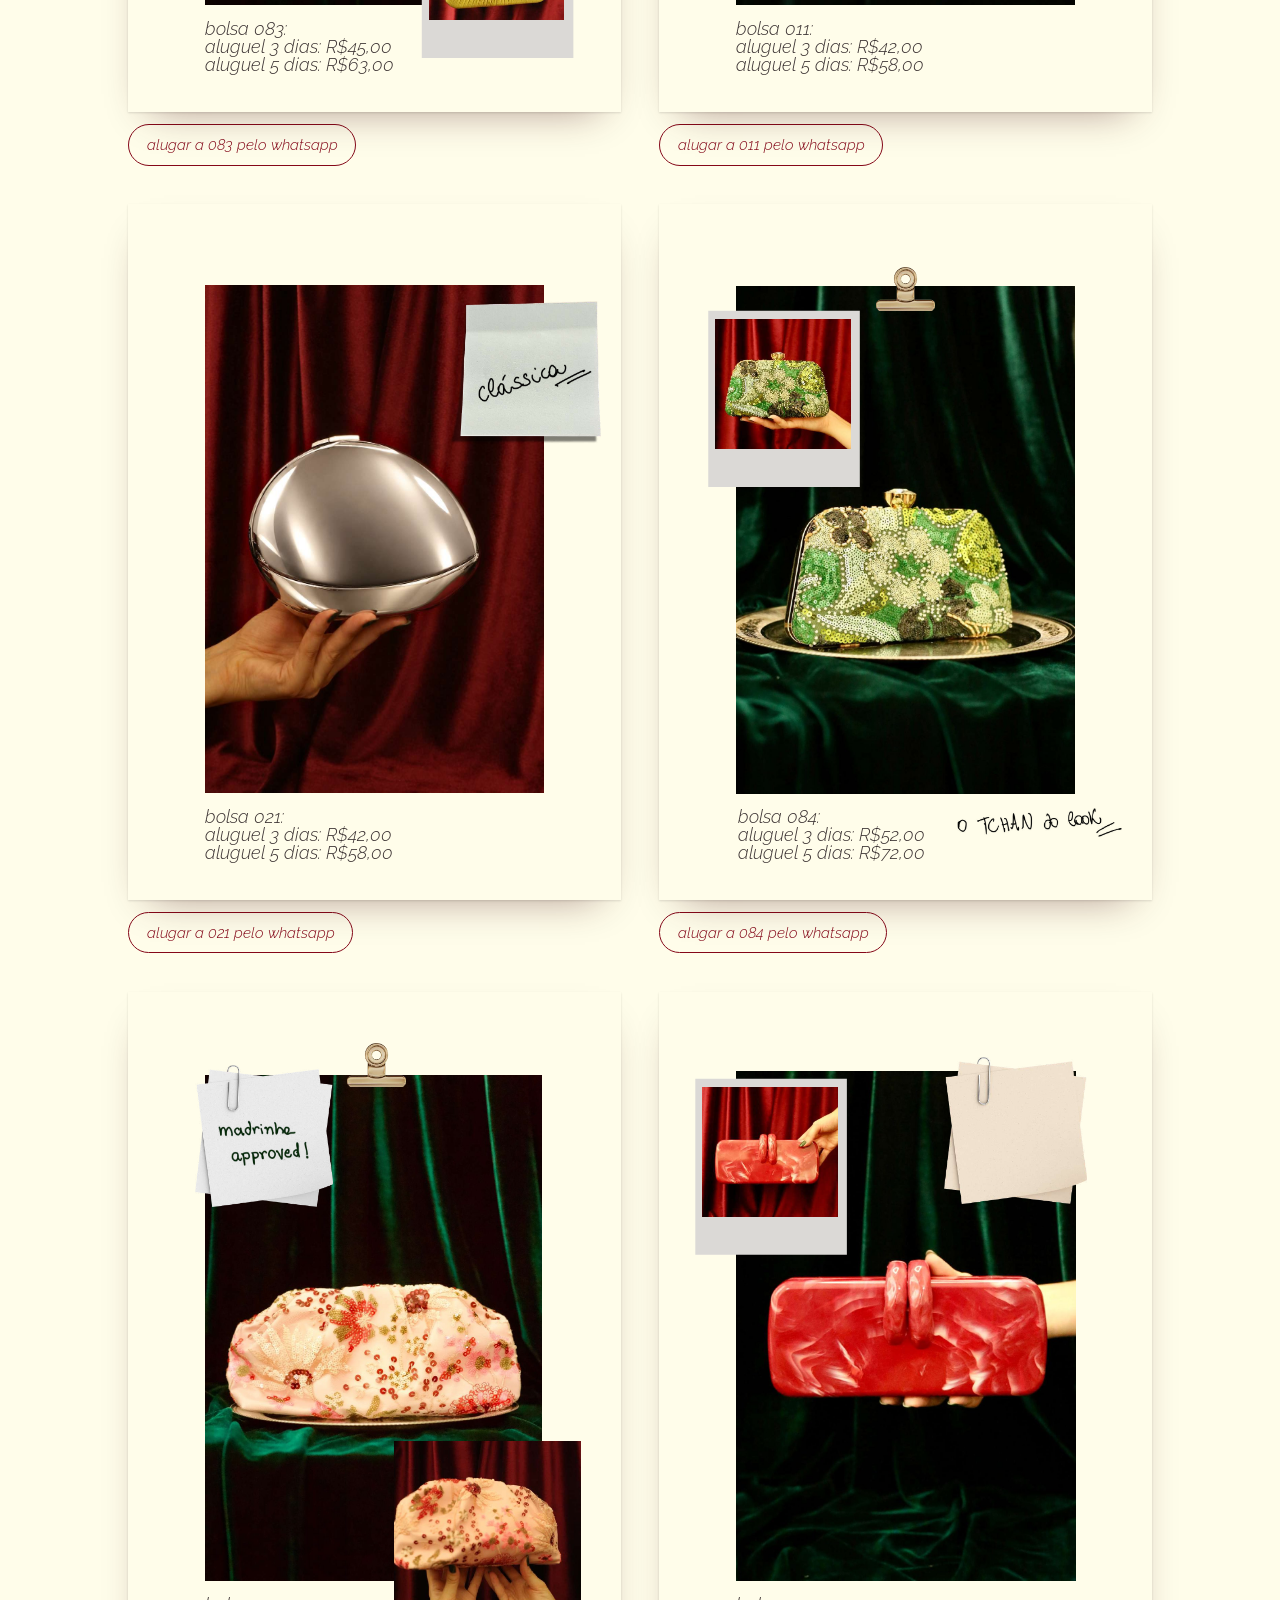
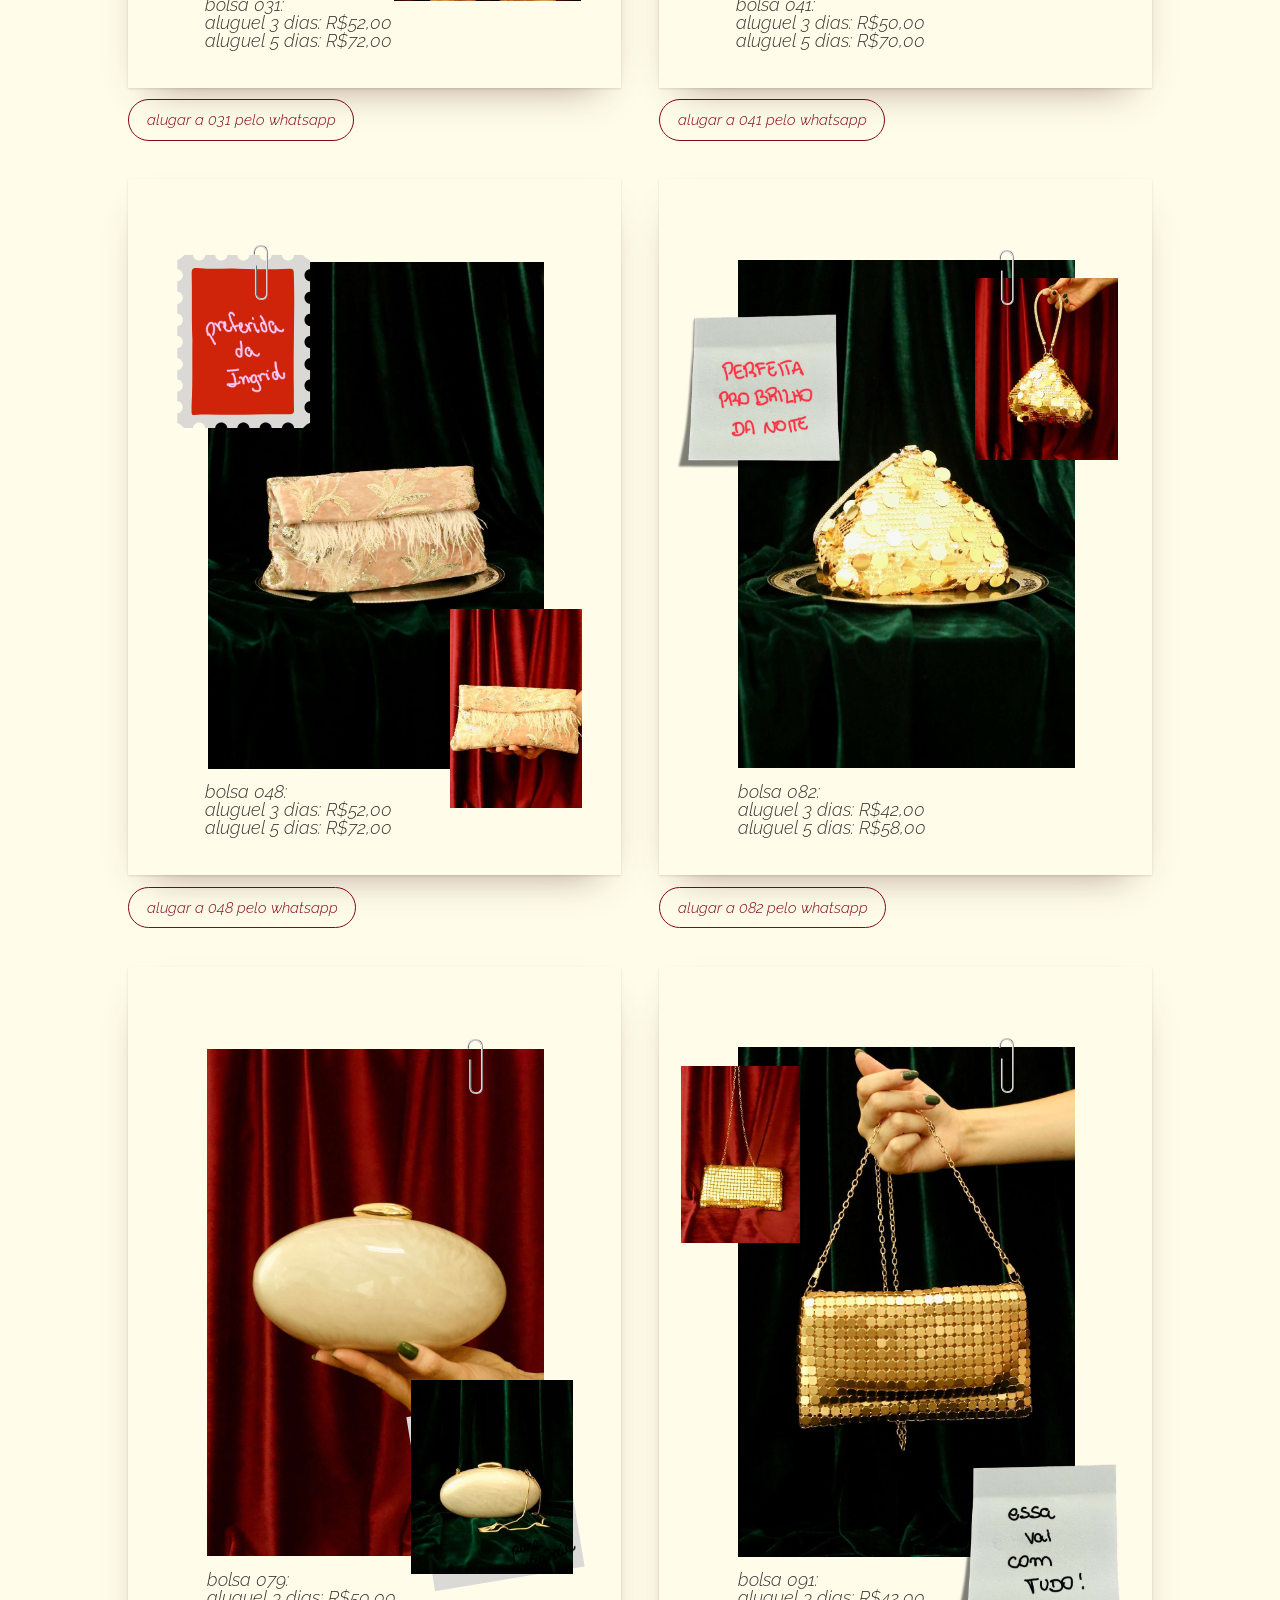
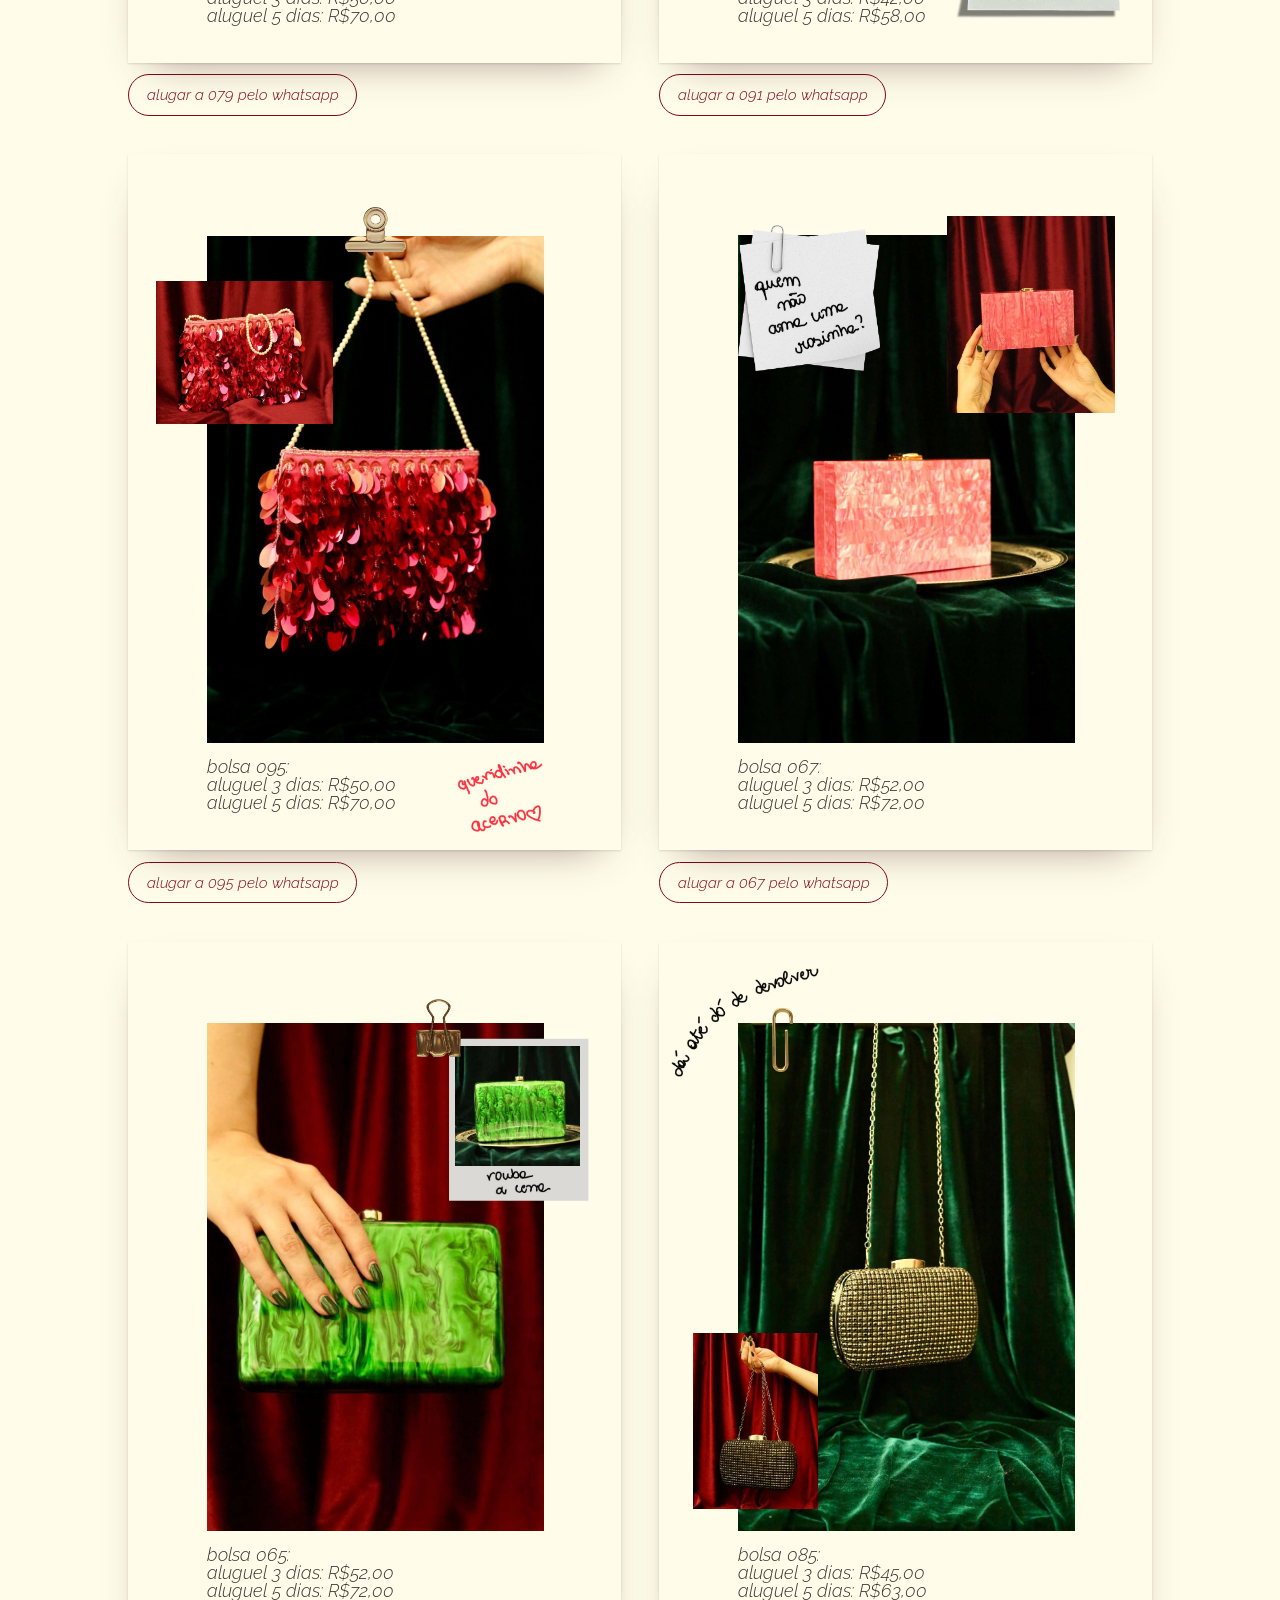
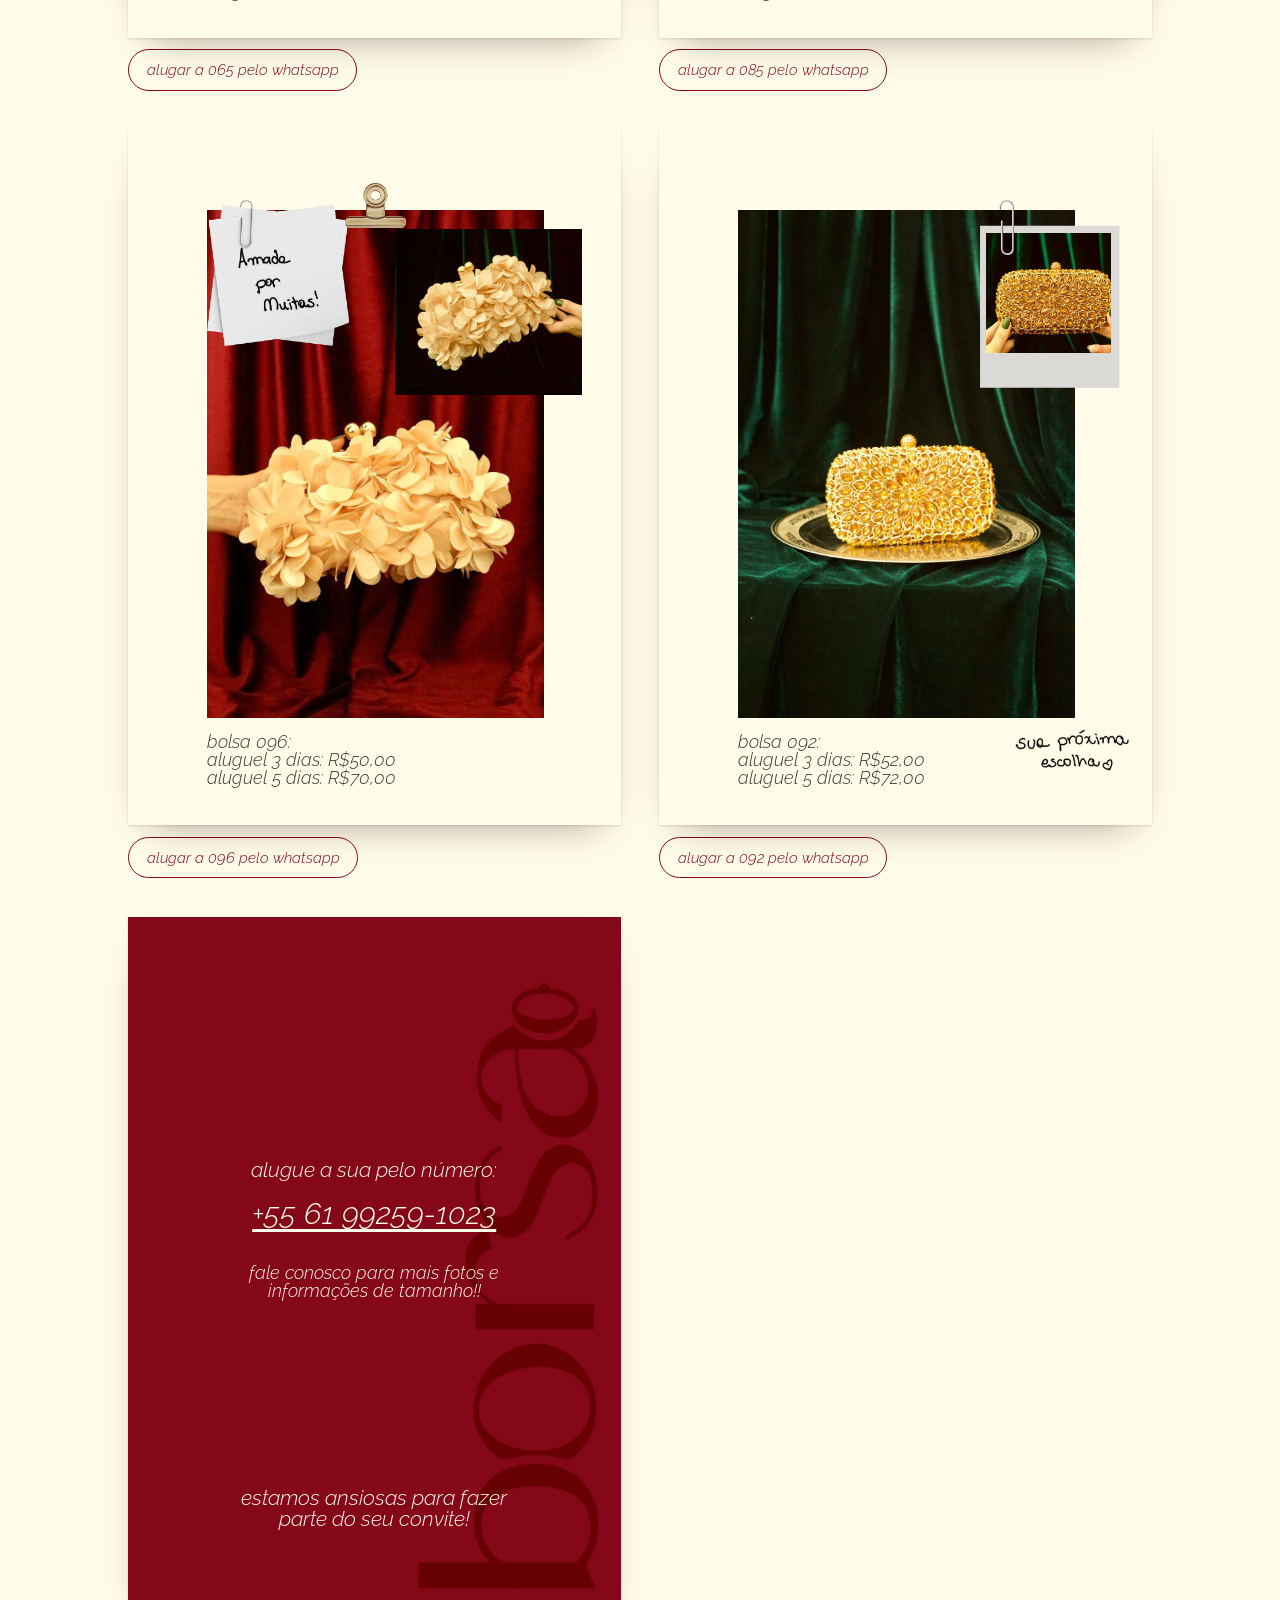
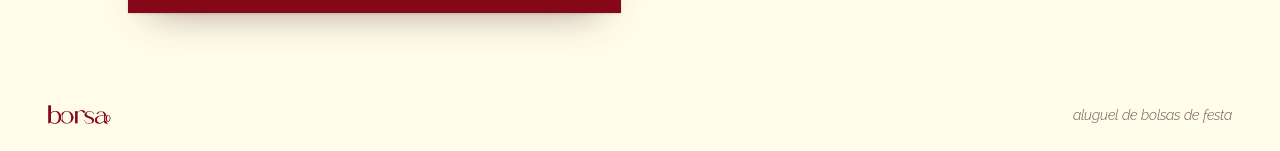
==== commit 8d33741a: "Add files via upload" ====
--- a/catalogo.html
+++ b/catalogo.html
@@ -8,77 +8,35 @@
 <meta name="description" content="Catálogo da borsa: 17 clutches e bolsas de festa para alugar por 3 ou 5 dias.">
 <meta property="og:title" content="borsa catálogo">
 <meta property="og:description" content="Clutches e bolsas de festa para alugar por 3 ou 5 dias.">
-<meta property="og:image" content="assets/capa.jpg">
+<meta property="og:image" content="https://borsa-blue.vercel.app/assets/capa.jpg">
+<meta property="og:type" content="website">
+<meta name="twitter:card" content="summary_large_image">
 <link rel="preconnect" href="https://fonts.googleapis.com">
 <link rel="preconnect" href="https://fonts.gstatic.com" crossorigin>
-<link href="https://fonts.googleapis.com/css2?family=Caveat:wght@500;600&family=Raleway:ital,wght@0,300;0,500;1,300;1,400;1,500&display=swap" rel="stylesheet">
+<link href="https://fonts.googleapis.com/css2?family=Raleway:ital,wght@0,300;0,500;1,300;1,400&display=swap" rel="stylesheet">
 <link rel="stylesheet" href="assets/brand.css">
 <style>
-:root { --display: var(--body); }
-.catalog-intro { padding-top: clamp(2rem, 5vw, 3.5rem); }
-/* faixa de preços */
-.rates { border-bottom: 1px solid var(--line); }
-.rates .wrap { display: flex; flex-wrap: wrap; align-items: baseline; justify-content: space-between; gap: .6rem 2rem; padding-block: 1.1rem; font-style: italic; }
-.rates .tiers { display: flex; flex-wrap: wrap; gap: .4rem 1.6rem; }
-.rates strong { font-family: var(--display); font-style: normal; font-weight: 600; font-size: 1.2rem; }
-
-/* catálogo */
-.catalog { padding-block: clamp(2.5rem, 6vw, 4.5rem); }
-.head { display: flex; flex-wrap: wrap; align-items: end; justify-content: space-between; gap: 1.2rem; margin-bottom: 2rem; }
-.head h2 { margin: 0; font-family: var(--display); font-weight: 500; font-size: clamp(2.2rem, 5vw, 3.4rem); line-height: 1; font-style: italic; }
-.filters { display: flex; flex-wrap: wrap; gap: .5rem; }
-.chip { padding: .42rem .95rem; border-radius: 999px; border: 1px solid var(--line); background: transparent; cursor: pointer; font-style: italic; font-size: .92rem; transition: border-color .2s, background .2s; }
-.chip:hover { border-color: var(--wine); }
-.chip[aria-pressed="true"] { background: var(--wine); color: var(--cream); border-color: var(--wine); }
-.count { margin: 0 0 1.5rem; font-style: italic; color: var(--ink-soft); font-size: .95rem; }
-
-.grid { display: grid; grid-template-columns: repeat(auto-fill, minmax(min(100%, 16.5rem), 1fr)); gap: clamp(1.6rem, 3vw, 2.6rem) clamp(1rem, 2.4vw, 2rem); list-style: none; margin: 0; padding: 0; }
-.card { min-width: 0; }
-.card button.open { display: block; width: 100%; padding: 0; border: 0; background: none; text-align: left; cursor: pointer; }
-.shot { position: relative; aspect-ratio: 2 / 3; overflow: hidden; background: var(--velvet); }
-.shot img { position: absolute; inset: 0; width: 100%; height: 100%; object-fit: cover; transition: opacity .45s ease, transform .9s ease; }
-.shot img.alt { opacity: 0; }
-@media (hover: hover) {
-  .card:hover .shot img.alt { opacity: 1; }
-  .card:hover .shot img.main { transform: scale(1.03); }
-}
-.note { position: absolute; left: .8rem; top: .8rem; max-width: 70%; background: var(--note-bg); color: var(--note-ink); font-family: var(--hand); font-weight: 600; font-size: 1.28rem; line-height: 1.05; padding: .5rem .75rem .6rem; transform: rotate(-3deg); box-shadow: 0 5px 12px rgba(0,0,0,.35); }
-.card:nth-child(even) .note { left: auto; right: .8rem; transform: rotate(2.5deg); }
-.meta { display: flex; justify-content: space-between; align-items: baseline; gap: .6rem; padding-top: .8rem; }
-.meta .num { font-family: var(--display); font-weight: 600; font-size: 1.55rem; line-height: 1; }
-.meta .num small { font-family: var(--body); font-weight: 300; font-style: italic; font-size: .82rem; color: var(--ink-soft); margin-right: .35rem; }
-.meta .from { font-style: italic; font-size: .9rem; color: var(--ink-soft); white-space: nowrap; }
-.meta .from b { font-style: normal; font-weight: 500; font-size: 1.05rem; color: var(--accent); }
-.pricesm { margin: .15rem 0 0; font-style: italic; font-size: .9rem; color: var(--ink-soft); }
-
-/* ficha */
-dialog { padding: 0; border: 0; background: var(--paper); color: var(--ink); width: min(100% - 24px, 62rem); max-height: calc(100dvh - 24px); overflow: auto; box-shadow: 0 40px 100px rgba(0,0,0,.55); }
-dialog::backdrop { background: rgba(32, 3, 8, .78); backdrop-filter: blur(4px); }
-.sheet { display: grid; grid-template-columns: minmax(0, 1.1fr) minmax(0, 1fr); }
-.sheet .pic { background: var(--velvet); position: relative; min-height: 0; }
-.sheet .pic img { width: 100%; height: 100%; max-height: calc(100dvh - 24px); object-fit: cover; aspect-ratio: 2 / 3; }
-.sheet .info { padding: clamp(1.4rem, 4vw, 2.6rem); display: flex; flex-direction: column; gap: 1.2rem; min-width: 0; }
-.sheet .kicker { margin: 0; font-style: italic; color: var(--ink-soft); }
-.sheet h3 { margin: -.6rem 0 0; font-family: var(--display); font-weight: 600; font-size: clamp(2.6rem, 6vw, 3.8rem); line-height: 1; }
-.sheet .says { align-self: flex-start; background: var(--note-bg); color: var(--note-ink); font-family: var(--hand); font-weight: 600; font-size: 1.5rem; padding: .4rem .9rem .5rem; transform: rotate(-2deg); box-shadow: 0 4px 10px rgba(0,0,0,.25); border: 1px solid var(--line); }
-.thumbs { display: flex; gap: .6rem; }
-.thumbs button { width: 4.2rem; aspect-ratio: 2 / 3; padding: 0; border: 2px solid transparent; background: var(--velvet); cursor: pointer; overflow: hidden; opacity: .65; }
-.thumbs button[aria-pressed="true"] { border-color: var(--wine); opacity: 1; }
-.thumbs img { width: 100%; height: 100%; object-fit: cover; }
-table.price { width: 100%; border-collapse: collapse; font-style: italic; }
-table.price th, table.price td { text-align: left; padding: .7rem 0; border-bottom: 1px solid var(--line); font-weight: 300; }
-table.price td { text-align: right; font-family: var(--display); font-style: normal; font-weight: 600; font-size: 1.5rem; font-variant-numeric: tabular-nums; }
-.sheet .fine { margin: 0; font-style: italic; font-size: .92rem; color: var(--ink-soft); }
-.sheet .actions { display: flex; flex-wrap: wrap; gap: .7rem; margin-top: auto; }
-.close { position: absolute; top: .6rem; right: .6rem; z-index: 2; width: 2.6rem; height: 2.6rem; border-radius: 50%; border: 0; background: var(--paper); color: var(--ink); font-size: 1.4rem; line-height: 1; cursor: pointer; box-shadow: 0 2px 8px rgba(0,0,0,.3); }
-.nav-bag { display: flex; justify-content: space-between; gap: 1rem; font-style: italic; font-size: .92rem; }
-.nav-bag button { background: none; border: 0; padding: 0; cursor: pointer; text-decoration: underline; text-underline-offset: 4px; }
-@media (max-width: 700px) {
-  .sheet { grid-template-columns: 1fr; }
-  .sheet .pic img { max-height: 62dvh; aspect-ratio: auto; object-position: center; }
-}
-
-
+/* Catálogo: as páginas do PDF refeitas em HTML, mesmas posições, fotos e recortes, com texto de verdade. */
+.jump { position: sticky; top: calc(env(safe-area-inset-top, 0px) + 3.6rem); z-index: 15; background: color-mix(in srgb, var(--paper) 94%, transparent); backdrop-filter: blur(8px); border-bottom: 1px solid var(--line); }
+.jump .wrap { display: flex; gap: .5rem; overflow-x: auto; padding-block: .55rem; scrollbar-width: none; }
+.jump .wrap::-webkit-scrollbar { display: none; }
+.jump a { flex: none; padding: .3rem .8rem; border-radius: 999px; border: 1px solid var(--line); font-style: italic; font-size: .9rem; text-decoration: none; font-variant-numeric: lining-nums; }
+.jump a:hover, .jump a.on { background: var(--wine); color: var(--cream); border-color: var(--wine); }
+.intro { padding-block: clamp(1.6rem, 4vw, 2.6rem) 1rem; display: flex; flex-wrap: wrap; justify-content: space-between; align-items: end; gap: .6rem 2rem; font-style: italic; }
+.intro h1 { margin: 0; font-weight: 300; font-size: clamp(2rem, 5vw, 3rem); line-height: 1.05; }
+.intro p { margin: 0; color: var(--ink-soft); }
+.book { display: grid; grid-template-columns: repeat(2, minmax(0, 1fr)); gap: clamp(1.4rem, 3vw, 2.4rem); max-width: 64rem; margin-inline: auto; padding-bottom: clamp(2.5rem, 6vw, 4rem); list-style: none; }
+@media (max-width: 700px) { .book { grid-template-columns: minmax(0, 1fr); max-width: 30rem; } }
+.card { display: grid; gap: .7rem; align-content: start; scroll-margin-top: 7.5rem; }
+.pg { position: relative; aspect-ratio: 842.25 / 1190.25; overflow: hidden; container-type: inline-size; box-shadow: 0 1px 2px rgba(0,0,0,.12), 0 18px 40px -22px rgba(60,0,10,.45); }
+.pg img { position: absolute; display: block; max-width: none; }
+.pg .vec { position: absolute; inset: 0; width: 100%; height: 100%; }
+.pg .r { position: absolute; }
+.pg .t { position: absolute; white-space: nowrap; font-style: italic; font-weight: 300; line-height: 1.12; font-variant-numeric: lining-nums; }
+.pg .t a { color: inherit; text-decoration: underline; text-underline-offset: .15em; }
+.sr { position: absolute; width: 1px; height: 1px; overflow: hidden; clip-path: inset(50%); white-space: nowrap; }
+.cta { justify-self: start; padding: .5rem 1.1rem; border-radius: 999px; border: 1px solid var(--accent); color: var(--accent); font-style: italic; font-size: .92rem; text-decoration: none; transition: background .2s, color .2s; }
+.cta:hover { background: var(--accent); color: var(--cream); }
 </style>
 </head>
 <body>
@@ -87,196 +45,53 @@
     <a href="index.html" aria-label="borsa, início"><img class="logo is-wine" src="assets/logo-wine.png" alt="borsa" width="1736" height="528"><img class="logo is-cream" src="assets/logo-cream.png" alt="" width="1736" height="528"></a>
     <nav aria-label="principal">
       <a class="link" href="index.html">início</a>
-      <a class="link" href="catalogo.html" aria-current="page">catálogo</a>
-      <a class="link" href="#contato">contato</a>
       <a class="btn sm" data-wa href="https://wa.me/5561992591023" target="_blank" rel="noopener">alugar</a>
     </nav>
   </div>
 </header>
-<main>
-  <section class="rates" aria-label="valores">
-    <div class="wrap">
-      <span>aluguel de <strong>3 dias</strong> ou <strong>5 dias</strong></span>
-      <span class="tiers" id="tiers"></span>
-    </div>
-  </section>
-  <section class="catalog wrap" id="catalogo" aria-labelledby="cat-h">
-    <div class="head">
-      <h2 id="cat-h">catálogo atualizado</h2>
-      <div class="filters" id="filters" role="group" aria-label="filtrar por cor"></div>
-    </div>
-    <p class="count" id="count" aria-live="polite"></p>
-    <ul class="grid" id="grid"></ul>
-  </section>
-  <section class="contact on-wine" id="contato" aria-labelledby="ct-h">
-    <img class="ghostmark" src="assets/logo-deep.png" alt="" width="1736" height="528">
-    <div class="wrap">
-      <h2 id="ct-h">alugue a sua pelo número</h2>
-      <div class="phone">+55 61 99259-1023</div>
-      <p>fale conosco para mais fotos e informações de tamanho!</p>
-      <div class="row">
-        <a class="btn" data-wa href="https://wa.me/5561992591023" target="_blank" rel="noopener">chamar no whatsapp</a>
-        <button class="btn ghost" type="button" id="copy">copiar número</button>
-      </div>
-      <p>estamos ansiosas para fazer parte do seu convite!</p>
-    </div>
-  </section>
+<nav class="jump" aria-label="ir para a bolsa"><div class="wrap"><a href="#b061">061</a><a href="#b083">083</a><a href="#b011">011</a><a href="#b021">021</a><a href="#b084">084</a><a href="#b031">031</a><a href="#b041">041</a><a href="#b048">048</a><a href="#b082">082</a><a href="#b079">079</a><a href="#b091">091</a><a href="#b095">095</a><a href="#b067">067</a><a href="#b065">065</a><a href="#b085">085</a><a href="#b096">096</a><a href="#b092">092</a></div></nav>
+<main class="wrap">
+  <div class="intro"><h1>catálogo atualizado</h1><p>17 bolsas · aluguel de 3 ou 5 dias</p></div>
+  <div class="book">
+<article class="card cover" id="capa"><div class="pg" style="background:#fffdea" role="img" aria-label="capa do catálogo"><span class="sr">capa do catálogo</span><img src="assets/pg/o27.jpg" alt="" style="left:9.522%;top:6.333%;width:80.924%;height:85.864%" decoding="async" loading="eager"><span class="t" style="top:14.643%;font-size:7.998cqw;color:#fffdea;left:64.153%;transform:translateX(-50%);">catálogo</span><span class="t" style="top:19.934%;font-size:7.998cqw;color:#fffdea;left:64.153%;transform:translateX(-50%);">atualizado</span></div></article>
+<article class="card" id="b061"><div class="pg" style="background:#fffdea" role="img" aria-label="bolsa 061"><span class="sr">bolsa 061. a primeira de muitas…</span><img src="assets/pg/o39.jpg" alt="Clutch dourada com nervuras em leque" style="left:15.592%;top:11.56%;width:68.727%;height:72.645%" decoding="async" loading="eager"><svg class="vec" viewBox="0 0 842.25 1190.2500499999999" preserveAspectRatio="none" aria-hidden="true"><path d="M56.15 73.60H315.19V374.72H56.15Z" fill="#dbd9d6"/></svg><img src="assets/pg/o43.jpg" alt="" style="left:8.06%;top:7.347%;width:27.545%;height:18.727%" decoding="async" loading="eager"><img src="assets/pg/o54.png" alt="" style="left:6.666%;top:4.262%;width:30.713%;height:27.214%" decoding="async" loading="eager"><img src="assets/pg/o60.png" alt="" style="left:71.952%;top:10.172%;width:3.027%;height:7.686%" decoding="async" loading="eager"><img src="assets/pg/o66.png" alt="" style="left:62.966%;top:27.047%;width:33.384%;height:22.238%" decoding="async" loading="eager"><img src="assets/pg/o72.png" alt="" style="left:70.152%;top:33.571%;width:23.681%;height:7.119%" decoding="async" loading="eager"><span class="t" style="top:86.637%;font-size:3.603cqw;color:#3c3333;left:15.858%;">bolsa 061:</span><span class="t" style="top:89.166%;font-size:3.603cqw;color:#3c3333;left:15.858%;">aluguel 3 dias: R$50,00</span><span class="t" style="top:91.695%;font-size:3.603cqw;color:#3c3333;left:15.858%;">aluguel 5 dias: R$70,00</span></div><a class="cta" data-bag="061" href="https://wa.me/5561992591023" target="_blank" rel="noopener">alugar a 061 pelo whatsapp</a></article>
+<article class="card" id="b083"><div class="pg" style="background:#fffdea" role="img" aria-label="bolsa 083"><span class="sr">bolsa 083. fav da Letícia</span><img src="assets/pg/o84.jpg" alt="Bolsa verde-oliva plissada com alça redonda dourada" style="left:15.592%;top:11.572%;width:68.727%;height:72.949%" decoding="async" loading="eager"><svg class="vec" viewBox="0 0 842.25 1190.2500499999999" preserveAspectRatio="none" aria-hidden="true"><path d="M502.13 796.36H761.17V1097.47H502.13Z" fill="#dbd9d6"/><path d="M304.86 419.23L304.65 419.89C300.15 421.37 296.46 424.34 293.34 428.33C288.34 428.33 283.34 428.33 278.34 428.33C278.34 423.24 273.85 419.12 268.31 419.12C262.78 419.12 258.29 423.24 258.29 428.33L256.49 428.33L241.06 428.33C241.06 423.24 236.58 419.12 231.04 419.12C225.50 419.12 221.01 423.24 221.01 428.33L219.64 428.33L204.22 428.33C204.22 423.24 199.73 419.12 194.19 419.12C188.66 419.12 184.17 423.24 184.17 428.33L182.80 428.33L167.37 428.33C167.37 423.24 162.88 419.12 157.35 419.12C151.81 419.12 147.32 423.24 147.32 428.33L145.95 428.33L130.53 428.33C130.53 423.24 126.04 419.12 120.50 419.12C114.96 419.12 110.48 423.24 110.48 428.33C105.48 428.33 100.48 428.33 95.48 428.33C92.35 424.34 88.67 421.37 84.17 419.89L84.17 419.23L84.17 403.80C89.26 403.80 93.38 399.31 93.38 393.78C93.38 388.24 89.26 383.75 84.17 383.75L84.17 383.05L84.17 367.62C89.26 367.62 93.38 363.13 93.38 357.60C93.38 352.06 89.26 347.57 84.17 347.57L84.17 347.29C84.17 342.29 84.17 337.30 84.17 332.30C89.26 332.30 93.38 327.81 93.38 322.27C93.38 316.73 89.26 312.25 84.17 312.25L84.17 296.82L84.17 295.45C89.26 295.45 93.38 290.96 93.38 285.43C93.38 279.89 89.26 275.40 84.17 275.40L84.17 259.98L84.17 258.61C89.26 258.61 93.38 254.12 93.38 248.58C93.38 243.04 89.26 238.55 84.17 238.55L84.17 223.13L84.17 221.76C89.26 221.76 93.38 217.27 93.38 211.73C93.38 206.20 89.26 201.71 84.17 201.71L84.17 186.28L84.17 184.48C89.26 184.48 93.38 180.00 93.38 174.46C93.38 168.92 89.26 164.43 84.17 164.43C84.17 159.43 84.17 154.44 84.17 149.44L84.17 149.07C88.67 147.60 92.35 144.62 95.48 140.63C100.48 140.63 105.48 140.63 110.48 140.63C110.48 145.72 114.96 149.84 120.50 149.84C126.04 149.84 130.53 145.72 130.53 140.63L145.95 140.63L147.32 140.63C147.32 145.72 151.81 149.84 157.35 149.84C162.88 149.84 167.37 145.72 167.37 140.63L182.80 140.63L184.17 140.63C184.17 145.72 188.66 149.84 194.19 149.84C199.73 149.84 204.22 145.72 204.22 140.63L219.64 140.63L221.01 140.63C221.01 145.72 225.50 149.84 231.04 149.84C236.58 149.84 241.06 145.72 241.06 140.63L256.49 140.63L258.29 140.63C258.29 145.72 262.78 149.84 268.31 149.84C273.85 149.84 278.34 145.72 278.34 140.63C283.34 140.63 288.34 140.63 293.34 140.63C296.47 144.62 300.15 147.60 304.65 149.07L304.86 149.44C304.86 154.44 304.86 159.43 304.86 164.43C299.77 164.43 295.65 168.92 295.65 174.46C295.65 180.00 299.77 184.48 304.86 184.48L304.86 186.28L304.86 201.71C299.77 201.71 295.65 206.20 295.65 211.73C295.65 217.27 299.77 221.76 304.86 221.76L304.86 223.13L304.86 238.55C299.77 238.55 295.65 243.04 295.65 248.58C295.65 254.12 299.77 258.61 304.86 258.61L304.86 259.98L304.86 275.40C299.77 275.40 295.65 279.89 295.65 285.43C295.65 290.96 299.77 295.45 304.86 295.45L304.86 296.82L304.86 312.25C299.77 312.25 295.65 316.73 295.65 322.27C295.65 327.81 299.77 332.30 304.86 332.30C304.86 337.30 304.86 342.29 304.86 347.29L304.86 347.57C299.77 347.57 295.65 352.06 295.65 357.60C295.65 363.13 299.77 367.62 304.86 367.62L304.86 383.05L304.86 383.75C299.77 383.75 295.65 388.24 295.65 393.78C295.65 399.31 299.77 403.80 304.86 403.80L304.86 419.23Z" fill="#dbd9d6"/><path d="M109.33 280.62C107.76 248.86 108.96 212.73 108.21 176.58C107.91 161.99 108.50 161.30 123.23 162.87C143.44 165.03 163.57 162.59 183.77 163.56C204.43 164.56 225.14 164.20 245.82 164.28C254.04 164.31 262.30 164.31 270.45 163.57C276.46 163.03 277.80 165.76 277.87 170.45C278.12 185.54 278.65 200.65 278.60 215.74C278.43 265.05 277.07 314.34 277.88 363.68C278.07 374.74 277.71 385.80 278.19 396.85C278.46 403.11 277.21 405.42 269.63 405.38C238.09 405.19 206.55 406.12 175.00 406.27C154.12 406.37 133.21 404.81 112.37 406.65C108.62 406.98 107.92 404.61 107.95 401.73C108.00 396.84 107.86 391.94 108.12 387.06C109.92 353.07 108.79 319.02 109.33 280.62L109.33 280.62Z" fill="#a42435"/></svg><img src="assets/pg/o88.jpg" alt="" style="left:61.011%;top:68.05%;width:27.545%;height:18.737%" decoding="async" loading="eager"><img src="assets/pg/o60.png" alt="" style="left:24.63%;top:10.553%;width:3.027%;height:7.686%" decoding="async" loading="eager"><img src="assets/pg/o100.png" alt="" style="left:15.592%;top:17.717%;width:16.292%;height:12.347%" decoding="async" loading="eager"><span class="t" style="top:86.637%;font-size:3.603cqw;color:#3c3333;left:15.592%;">bolsa 083:</span><span class="t" style="top:89.166%;font-size:3.603cqw;color:#3c3333;left:15.592%;">aluguel 3 dias: R$45,00</span><span class="t" style="top:91.695%;font-size:3.603cqw;color:#3c3333;left:15.592%;">aluguel 5 dias: R$63,00</span></div><a class="cta" data-bag="083" href="https://wa.me/5561992591023" target="_blank" rel="noopener">alugar a 083 pelo whatsapp</a></article>
+<article class="card" id="b011"><div class="pg" style="background:#fffdea" role="img" aria-label="bolsa 011"><span class="sr">bolsa 011</span><img src="assets/pg/o112.jpg" alt="Clutch dourada em formato de ovo" style="left:15.592%;top:11.618%;width:68.727%;height:72.949%" decoding="async" loading="lazy"><svg class="vec" viewBox="0 0 842.25 1190.2500499999999" preserveAspectRatio="none" aria-hidden="true"><path d="M482.45 107.74H741.50V408.86H482.45Z" fill="#dbd9d6"/></svg><img src="assets/pg/o117.jpg" alt="" style="left:58.675%;top:10.175%;width:27.545%;height:18.774%" decoding="async" loading="lazy"><span class="t" style="top:86.637%;font-size:3.603cqw;color:#3c3333;left:15.592%;">bolsa 011:</span><span class="t" style="top:89.166%;font-size:3.603cqw;color:#3c3333;left:15.592%;">aluguel 3 dias: R$42,00</span><span class="t" style="top:91.695%;font-size:3.603cqw;color:#3c3333;left:15.592%;">aluguel 5 dias: R$58,00</span></div><a class="cta" data-bag="011" href="https://wa.me/5561992591023" target="_blank" rel="noopener">alugar a 011 pelo whatsapp</a></article>
+<article class="card" id="b021"><div class="pg" style="background:#fffdea" role="img" aria-label="bolsa 021"><span class="sr">bolsa 021. clássica</span><img src="assets/pg/o135.jpg" alt="Clutch prateada espelhada em formato de ovo" style="left:15.592%;top:11.572%;width:68.727%;height:72.949%" decoding="async" loading="lazy"><img src="assets/pg/o66.png" alt="" style="left:65.135%;top:13.962%;width:30.892%;height:20.537%" decoding="async" loading="lazy"><img src="assets/pg/o144.png" alt="" style="left:70.927%;top:22.985%;width:23.235%;height:5.481%" decoding="async" loading="lazy"><span class="t" style="top:86.637%;font-size:3.603cqw;color:#3c3333;left:15.592%;">bolsa 021:</span><span class="t" style="top:89.166%;font-size:3.603cqw;color:#3c3333;left:15.592%;">aluguel 3 dias: R$42,00</span><span class="t" style="top:91.695%;font-size:3.603cqw;color:#3c3333;left:15.592%;">aluguel 5 dias: R$58,00</span></div><a class="cta" data-bag="021" href="https://wa.me/5561992591023" target="_blank" rel="noopener">alugar a 021 pelo whatsapp</a></article>
+<article class="card" id="b084"><div class="pg" style="background:#fffdea" role="img" aria-label="bolsa 084"><span class="sr">bolsa 084. o tchan do look</span><img src="assets/pg/o149.jpg" alt="Clutch bordada com paetês em tons de verde e fecho de cristal" style="left:15.592%;top:11.705%;width:68.727%;height:72.949%" decoding="async" loading="lazy"><svg class="vec" viewBox="0 0 842.25 1190.2500499999999" preserveAspectRatio="none" aria-hidden="true"><path d="M84.17 182.53H343.21V483.65H84.17Z" fill="#dbd9d6"/></svg><img src="assets/pg/o153.jpg" alt="" style="left:11.387%;top:16.478%;width:27.545%;height:18.737%" decoding="async" loading="lazy"><img src="assets/pg/o164.png" alt="" style="left:43.974%;top:9.078%;width:12.018%;height:6.300%" decoding="async" loading="lazy"><img src="assets/pg/o171.png" alt="" style="left:60.493%;top:86.768%;width:33.473%;height:4.095%" decoding="async" loading="lazy"><span class="t" style="top:86.637%;font-size:3.603cqw;color:#3c3333;left:16.094%;">bolsa 084:</span><span class="t" style="top:89.166%;font-size:3.603cqw;color:#3c3333;left:16.094%;">aluguel 3 dias: R$52,00</span><span class="t" style="top:91.695%;font-size:3.603cqw;color:#3c3333;left:16.094%;">aluguel 5 dias: R$72,00</span></div><a class="cta" data-bag="084" href="https://wa.me/5561992591023" target="_blank" rel="noopener">alugar a 084 pelo whatsapp</a></article>
+<article class="card" id="b031"><div class="pg" style="background:#fffdea" role="img" aria-label="bolsa 031"><span class="sr">bolsa 031. madrinha approved!</span><img src="assets/pg/o182.jpg" alt="Clutch franzida rosa clara com flores bordadas em paetês" style="left:15.544%;top:11.876%;width:68.460%;height:72.697%" decoding="async" loading="lazy"><img src="assets/pg/o164.png" alt="" style="left:44.448%;top:7.365%;width:12.018%;height:6.300%" decoding="async" loading="lazy"><img src="assets/pg/o187.png" alt="" style="left:13.57%;top:10.524%;width:27.954%;height:20.285%" decoding="async" loading="lazy"><img src="assets/pg/o190.jpg" alt="" style="left:53.983%;top:64.448%;width:37.914%;height:23.039%" decoding="async" loading="lazy"><img src="assets/pg/o196.png" alt="" style="left:18.362%;top:18.372%;width:18.339%;height:6.615%" decoding="async" loading="lazy"><span class="t" style="top:86.637%;font-size:3.603cqw;color:#3c3333;left:15.592%;">bolsa 031:</span><span class="t" style="top:89.166%;font-size:3.603cqw;color:#3c3333;left:15.592%;">aluguel 3 dias: R$52,00</span><span class="t" style="top:91.695%;font-size:3.603cqw;color:#3c3333;left:15.592%;">aluguel 5 dias: R$72,00</span></div><a class="cta" data-bag="031" href="https://wa.me/5561992591023" target="_blank" rel="noopener">alugar a 031 pelo whatsapp</a></article>
+<article class="card" id="b041"><div class="pg" style="background:#fffdea" role="img" aria-label="bolsa 041"><span class="sr">bolsa 041. xodó da mamãe</span><img src="assets/pg/o208.jpg" alt="Clutch de acrílico vermelho marmorizado com fecho de argolas" style="left:15.592%;top:11.329%;width:68.994%;height:73.264%" decoding="async" loading="lazy"><svg class="vec" viewBox="0 0 842.25 1190.2500499999999" preserveAspectRatio="none" aria-hidden="true"><path d="M62.05 148.12H321.09V449.24H62.05Z" fill="#dbd9d6"/></svg><img src="assets/pg/o213.png" alt="" style="left:57.837%;top:9.386%;width:29.111%;height:21.104%" decoding="async" loading="lazy"><img src="assets/pg/o218.jpg" alt="" style="left:8.76%;top:13.589%;width:27.545%;height:18.723%" decoding="async" loading="lazy"><span class="t" style="top:86.637%;font-size:3.603cqw;color:#3c3333;left:15.592%;">bolsa 041:</span><span class="t" style="top:89.166%;font-size:3.603cqw;color:#3c3333;left:15.592%;">aluguel 3 dias: R$50,00</span><span class="t" style="top:91.695%;font-size:3.603cqw;color:#3c3333;left:15.592%;">aluguel 5 dias: R$70,00</span></div><a class="cta" data-bag="041" href="https://wa.me/5561992591023" target="_blank" rel="noopener">alugar a 041 pelo whatsapp</a></article>
+<article class="card" id="b048"><div class="pg" style="background:#fffdea" role="img" aria-label="bolsa 048"><span class="sr">bolsa 048. preferida da Ingrid</span><img src="assets/pg/o259.jpg" alt="Clutch de veludo rosé bordada, com franja de plumas" style="left:16.266%;top:11.858%;width:68.076%;height:72.818%" decoding="async" loading="lazy"><svg class="vec" viewBox="0 0 842.25 1190.2500499999999" preserveAspectRatio="none" aria-hidden="true"><path d="M311.15 416.29L310.93 416.98C306.30 418.49 302.52 421.56 299.30 425.66C294.16 425.66 289.02 425.66 283.87 425.66C283.87 420.43 279.26 416.18 273.56 416.18C267.87 416.18 263.25 420.43 263.25 425.66L261.40 425.66L245.54 425.66C245.54 420.43 240.92 416.18 235.23 416.18C229.53 416.18 224.91 420.43 224.91 425.66L223.51 425.66L207.64 425.66C207.64 420.43 203.02 416.18 197.33 416.18C191.63 416.18 187.02 420.43 187.02 425.66L185.61 425.66L169.74 425.66C169.74 420.43 165.13 416.18 159.43 416.18C153.74 416.18 149.12 420.43 149.12 425.66L147.71 425.66L131.85 425.66C131.85 420.43 127.23 416.18 121.54 416.18C115.84 416.18 111.23 420.43 111.23 425.66C106.08 425.66 100.94 425.66 95.80 425.66C92.58 421.56 88.80 418.49 84.17 416.98L84.17 416.29L84.17 400.43C89.40 400.43 93.64 395.81 93.64 390.12C93.64 384.42 89.40 379.81 84.17 379.81L84.17 379.08L84.17 363.22C89.40 363.22 93.64 358.60 93.64 352.90C93.64 347.21 89.40 342.59 84.17 342.59L84.17 342.31C84.17 337.17 84.17 332.03 84.17 326.89C89.40 326.89 93.64 322.27 93.64 316.57C93.64 310.88 89.40 306.26 84.17 306.26L84.17 290.40L84.17 288.99C89.40 288.99 93.64 284.37 93.64 278.68C93.64 272.98 89.40 268.37 84.17 268.37L84.17 252.50L84.17 251.09C89.40 251.09 93.64 246.48 93.64 240.78C93.64 235.09 89.40 230.47 84.17 230.47L84.17 214.61L84.17 213.20C89.40 213.20 93.64 208.58 93.64 202.89C93.64 197.19 89.40 192.57 84.17 192.57L84.17 176.71L84.17 174.86C89.40 174.86 93.64 170.24 93.64 164.55C93.64 158.85 89.40 154.24 84.17 154.24C84.17 149.10 84.17 143.95 84.17 138.81L84.17 138.44C88.80 136.92 92.58 133.86 95.80 129.76C100.94 129.76 106.08 129.76 111.23 129.76C111.23 134.99 115.84 139.23 121.54 139.23C127.23 139.23 131.85 134.99 131.85 129.76L147.71 129.76L149.12 129.76C149.12 134.99 153.74 139.23 159.43 139.23C165.13 139.23 169.74 134.99 169.74 129.76L185.61 129.76L187.02 129.76C187.02 134.99 191.63 139.23 197.33 139.23C203.02 139.23 207.64 134.99 207.64 129.76L223.51 129.76L224.91 129.76C224.91 134.99 229.53 139.23 235.23 139.23C240.92 139.23 245.54 134.99 245.54 129.76L261.40 129.76L263.25 129.76C263.25 134.99 267.87 139.23 273.56 139.23C279.26 139.23 283.87 134.99 283.87 129.76C289.02 129.76 294.16 129.76 299.30 129.76C302.52 133.86 306.30 136.92 310.93 138.44L311.15 138.81C311.15 143.96 311.15 149.10 311.15 154.24C305.92 154.24 301.68 158.85 301.68 164.55C301.68 170.24 305.92 174.86 311.15 174.86L311.15 176.71L311.15 192.57C305.92 192.57 301.68 197.19 301.68 202.89C301.68 208.58 305.92 213.20 311.15 213.20L311.15 214.61L311.15 230.47C305.92 230.47 301.68 235.09 301.68 240.78C301.68 246.48 305.92 251.09 311.15 251.09L311.15 252.50L311.15 268.37C305.92 268.37 301.68 272.98 301.68 278.68C301.68 284.37 305.92 288.99 311.15 288.99L311.15 290.40L311.15 306.26C305.92 306.26 301.68 310.88 301.68 316.57C301.68 322.27 305.92 326.89 311.15 326.89C311.15 332.03 311.15 337.17 311.15 342.31L311.15 342.59C305.92 342.59 301.68 347.21 301.68 352.90C301.68 358.60 305.92 363.22 311.15 363.22L311.15 379.08L311.15 379.81C305.92 379.81 301.68 384.42 301.68 390.12C301.68 395.81 305.92 400.43 311.15 400.43L311.15 416.29Z" fill="#dbd9d6"/><path d="M110.04 273.74C108.43 241.07 109.67 203.91 108.90 166.73C108.59 151.73 109.19 151.01 124.34 152.63C145.13 154.85 165.83 152.34 186.61 153.34C207.86 154.37 229.16 154.00 250.43 154.08C258.88 154.11 267.38 154.11 275.76 153.35C281.94 152.79 283.32 155.60 283.40 160.42C283.65 175.95 284.20 191.48 284.14 207.01C283.97 257.72 282.57 308.42 283.41 359.16C283.59 370.54 283.23 381.92 283.72 393.28C284.00 399.72 282.72 402.10 274.92 402.05C242.47 401.86 210.04 402.81 177.59 402.96C156.12 403.07 134.61 401.46 113.17 403.36C109.32 403.70 108.60 401.26 108.63 398.30C108.68 393.27 108.54 388.22 108.80 383.21C110.66 348.26 109.50 313.23 110.04 273.74L110.04 273.74Z" fill="#cf2409"/></svg><img src="assets/pg/o60.png" alt="" style="left:25.272%;top:9.475%;width:3.116%;height:7.937%" decoding="async" loading="lazy"><img src="assets/pg/o263.jpg" alt="" style="left:65.394%;top:61.788%;width:26.796%;height:28.474%" decoding="async" loading="lazy"><img src="assets/pg/o268.png" alt="" style="left:15.592%;top:18.949%;width:16.470%;height:11.780%" decoding="async" loading="lazy"><span class="t" style="top:86.637%;font-size:3.603cqw;color:#3c3333;left:15.592%;">bolsa 048:</span><span class="t" style="top:89.166%;font-size:3.603cqw;color:#3c3333;left:15.592%;">aluguel 3 dias: R$52,00</span><span class="t" style="top:91.695%;font-size:3.603cqw;color:#3c3333;left:15.592%;">aluguel 5 dias: R$72,00</span></div><a class="cta" data-bag="048" href="https://wa.me/5561992591023" target="_blank" rel="noopener">alugar a 048 pelo whatsapp</a></article>
+<article class="card" id="b082"><div class="pg" style="background:#fffdea" role="img" aria-label="bolsa 082"><span class="sr">bolsa 082. perfeita pro brilho da noite</span><img src="assets/pg/o276.jpg" alt="Bolsa piramidal coberta de paetês dourados" style="left:16.093%;top:11.625%;width:68.266%;height:73.005%" decoding="async" loading="lazy"><img src="assets/pg/o280.jpg" alt="" style="left:64.221%;top:14.232%;width:28.833%;height:26.099%" decoding="async" loading="lazy"><img src="assets/pg/o60.png" alt="" style="left:68.964%;top:10.213%;width:3.116%;height:7.937%" decoding="async" loading="lazy"><img src="assets/pg/o66.png" alt="" style="left:3.443%;top:19.379%;width:33.384%;height:22.238%" decoding="async" loading="lazy"><img src="assets/pg/o286.png" alt="" style="left:11.888%;top:25.785%;width:19.318%;height:11.213%" decoding="async" loading="lazy"><span class="t" style="top:86.637%;font-size:3.603cqw;color:#3c3333;left:16.094%;">bolsa 082:</span><span class="t" style="top:89.166%;font-size:3.603cqw;color:#3c3333;left:16.094%;">aluguel 3 dias: R$42,00</span><span class="t" style="top:91.695%;font-size:3.603cqw;color:#3c3333;left:16.094%;">aluguel 5 dias: R$58,00</span></div><a class="cta" data-bag="082" href="https://wa.me/5561992591023" target="_blank" rel="noopener">alugar a 082 pelo whatsapp</a></article>
+<article class="card" id="b079"><div class="pg" style="background:#fffdea" role="img" aria-label="bolsa 079"><span class="sr">bolsa 079. pure elegância</span><img src="assets/pg/o298.jpg" alt="Clutch oval de acrílico perolado creme com fecho dourado" style="left:16.071%;top:11.778%;width:68.277%;height:72.816%" decoding="async" loading="lazy"><svg class="vec" viewBox="0 0 842.25 1190.2500499999999" preserveAspectRatio="none" aria-hidden="true"><path d="M475.62 769.73L731.18 727.40L780.38 1024.47L524.82 1066.80Z" fill="#dbd9d6"/></svg><img src="assets/pg/o60.png" alt="" style="left:68.852%;top:10.369%;width:3.116%;height:7.937%" decoding="async" loading="lazy"><img src="assets/pg/o304.jpg" alt="" style="left:57.384%;top:59.354%;width:32.951%;height:27.864%" decoding="async" loading="lazy"><img src="assets/pg/o316.png" alt="" style="left:77.748%;top:82.08%;width:13.143%;height:5.001%" decoding="async" loading="lazy"><span class="t" style="top:86.637%;font-size:3.603cqw;color:#3c3333;left:16.094%;">bolsa 079:</span><span class="t" style="top:89.166%;font-size:3.603cqw;color:#3c3333;left:16.094%;">aluguel 3 dias: R$50,00</span><span class="t" style="top:91.695%;font-size:3.603cqw;color:#3c3333;left:16.094%;">aluguel 5 dias: R$70,00</span></div><a class="cta" data-bag="079" href="https://wa.me/5561992591023" target="_blank" rel="noopener">alugar a 079 pelo whatsapp</a></article>
+<article class="card" id="b091"><div class="pg" style="background:#fffdea" role="img" aria-label="bolsa 091"><span class="sr">bolsa 091. essa vai com TUDO!</span><img src="assets/pg/o327.jpg" alt="Bolsa de malha metálica dourada com alça de corrente" style="left:16.08%;top:11.544%;width:68.260%;height:73.120%" decoding="async" loading="lazy"><img src="assets/pg/o60.png" alt="" style="left:69.022%;top:10.131%;width:3.116%;height:7.937%" decoding="async" loading="lazy"><img src="assets/pg/o66.png" alt="" style="left:60.146%;top:71.422%;width:33.384%;height:22.238%" decoding="async" loading="lazy"><img src="assets/pg/o331.jpg" alt="" style="left:4.562%;top:14.17%;width:23.969%;height:25.506%" decoding="async" loading="lazy"><img src="assets/pg/o338.png" alt="" style="left:70.594%;top:77.302%;width:15.757%;height:12.914%" decoding="async" loading="lazy"><span class="t" style="top:86.637%;font-size:3.603cqw;color:#3c3333;left:16.094%;">bolsa 091:</span><span class="t" style="top:89.166%;font-size:3.603cqw;color:#3c3333;left:16.094%;">aluguel 3 dias: R$42,00</span><span class="t" style="top:91.695%;font-size:3.603cqw;color:#3c3333;left:16.094%;">aluguel 5 dias: R$58,00</span></div><a class="cta" data-bag="091" href="https://wa.me/5561992591023" target="_blank" rel="noopener">alugar a 091 pelo whatsapp</a></article>
+<article class="card" id="b095"><div class="pg" style="background:#fffdea" role="img" aria-label="bolsa 095"><span class="sr">bolsa 095. queridinha do acervo</span><img src="assets/pg/o349.jpg" alt="Bolsa de paetês vermelhos em gota com alça de pérolas" style="left:16.081%;top:11.779%;width:68.287%;height:72.816%" decoding="async" loading="lazy"><img src="assets/pg/o164.png" alt="" style="left:44.047%;top:7.547%;width:12.374%;height:6.489%" decoding="async" loading="lazy"><img src="assets/pg/o353.jpg" alt="" style="left:5.639%;top:18.286%;width:35.924%;height:20.470%" decoding="async" loading="lazy"><img src="assets/pg/o359.png" alt="" style="left:66.86%;top:87.058%;width:17.449%;height:10.268%" decoding="async" loading="lazy"><span class="t" style="top:86.637%;font-size:3.603cqw;color:#3c3333;left:16.094%;">bolsa 095:</span><span class="t" style="top:89.166%;font-size:3.603cqw;color:#3c3333;left:16.094%;">aluguel 3 dias: R$50,00</span><span class="t" style="top:91.695%;font-size:3.603cqw;color:#3c3333;left:16.094%;">aluguel 5 dias: R$70,00</span></div><a class="cta" data-bag="095" href="https://wa.me/5561992591023" target="_blank" rel="noopener">alugar a 095 pelo whatsapp</a></article>
+<article class="card" id="b067"><div class="pg" style="background:#fffdea" role="img" aria-label="bolsa 067"><span class="sr">bolsa 067. quem não ama uma rosinha?</span><img src="assets/pg/o367.jpg" alt="Clutch retangular de acrílico rosa perolado" style="left:16.093%;top:11.597%;width:68.277%;height:73.005%" decoding="async" loading="lazy"><img src="assets/pg/o187.png" alt="" style="left:16.094%;top:10.184%;width:28.844%;height:20.915%" decoding="async" loading="lazy"><img src="assets/pg/o371.jpg" alt="" style="left:58.517%;top:8.932%;width:34.008%;height:28.285%" decoding="async" loading="lazy"><img src="assets/pg/o377.png" alt="" style="left:19.238%;top:17.473%;width:22.612%;height:11.213%" decoding="async" loading="lazy"><span class="t" style="top:86.637%;font-size:3.603cqw;color:#3c3333;left:16.094%;">bolsa 067:</span><span class="t" style="top:89.166%;font-size:3.603cqw;color:#3c3333;left:16.094%;">aluguel 3 dias: R$52,00</span><span class="t" style="top:91.695%;font-size:3.603cqw;color:#3c3333;left:16.094%;">aluguel 5 dias: R$72,00</span></div><a class="cta" data-bag="067" href="https://wa.me/5561992591023" target="_blank" rel="noopener">alugar a 067 pelo whatsapp</a></article>
+<article class="card" id="b065"><div class="pg" style="background:#fffdea" role="img" aria-label="bolsa 065"><span class="sr">bolsa 065. rouba a cena</span><img src="assets/pg/o388.jpg" alt="Clutch de acrílico verde marmorizado" style="left:16.061%;top:11.597%;width:68.295%;height:73.005%" decoding="async" loading="lazy"><svg class="vec" viewBox="0 0 842.25 1190.2500499999999" preserveAspectRatio="none" aria-hidden="true"><path d="M548.69 165.33H786.88V442.20H548.69Z" fill="#dbd9d6"/></svg><img src="assets/pg/o394.jpg" alt="" style="left:66.427%;top:14.919%;width:25.327%;height:17.264%" decoding="async" loading="lazy"><img src="assets/pg/o405.png" alt="" style="left:58.413%;top:8.139%;width:9.170%;height:8.378%" decoding="async" loading="lazy"><img src="assets/pg/o412.png" alt="" style="left:72.732%;top:32.455%;width:13.087%;height:3.843%" decoding="async" loading="lazy"><span class="t" style="top:86.637%;font-size:3.603cqw;color:#3c3333;left:16.094%;">bolsa 065:</span><span class="t" style="top:89.166%;font-size:3.603cqw;color:#3c3333;left:16.094%;">aluguel 3 dias: R$52,00</span><span class="t" style="top:91.695%;font-size:3.603cqw;color:#3c3333;left:16.094%;">aluguel 5 dias: R$72,00</span></div><a class="cta" data-bag="065" href="https://wa.me/5561992591023" target="_blank" rel="noopener">alugar a 065 pelo whatsapp</a></article>
+<article class="card" id="b085"><div class="pg" style="background:#fffdea" role="img" aria-label="bolsa 085"><span class="sr">bolsa 085. dá até dó de devolver</span><img src="assets/pg/o419.jpg" alt="Clutch prateada de strass escuro com alça de corrente" style="left:16.093%;top:11.597%;width:68.277%;height:73.005%" decoding="async" loading="lazy"><img src="assets/pg/o423.jpg" alt="" style="left:6.817%;top:56.138%;width:25.547%;height:25.317%" decoding="async" loading="lazy"><img src="assets/pg/o428.png" alt="" style="left:22.847%;top:9.476%;width:4.273%;height:9.260%" decoding="async" loading="lazy"><img src="assets/pg/o434.png" alt="" style="left:2.443%;top:3.764%;width:30.001%;height:15.686%" decoding="async" loading="lazy"><span class="t" style="top:86.637%;font-size:3.603cqw;color:#3c3333;left:16.094%;">bolsa 085:</span><span class="t" style="top:89.166%;font-size:3.603cqw;color:#3c3333;left:16.094%;">aluguel 3 dias: R$45,00</span><span class="t" style="top:91.695%;font-size:3.603cqw;color:#3c3333;left:16.094%;">aluguel 5 dias: R$63,00</span></div><a class="cta" data-bag="085" href="https://wa.me/5561992591023" target="_blank" rel="noopener">alugar a 085 pelo whatsapp</a></article>
+<article class="card" id="b096"><div class="pg" style="background:#fffdea" role="img" aria-label="bolsa 096"><span class="sr">bolsa 096. amada por muitas!</span><img src="assets/pg/o442.jpg" alt="Clutch coberta de pétalas de cetim cor champanhe" style="left:16.061%;top:11.597%;width:68.295%;height:73.005%" decoding="async" loading="lazy"><img src="assets/pg/o446.jpg" alt="" style="left:54.126%;top:14.308%;width:37.953%;height:23.848%" decoding="async" loading="lazy"><img src="assets/pg/o187.png" alt="" style="left:16.094%;top:10.184%;width:28.844%;height:20.915%" decoding="async" loading="lazy"><img src="assets/pg/o164.png" alt="" style="left:44.047%;top:7.756%;width:12.374%;height:6.489%" decoding="async" loading="lazy"><img src="assets/pg/o453.png" alt="" style="left:22.326%;top:16.939%;width:16.381%;height:9.323%" decoding="async" loading="lazy"><span class="t" style="top:86.637%;font-size:3.603cqw;color:#3c3333;left:16.094%;">bolsa 096:</span><span class="t" style="top:89.166%;font-size:3.603cqw;color:#3c3333;left:16.094%;">aluguel 3 dias: R$50,00</span><span class="t" style="top:91.695%;font-size:3.603cqw;color:#3c3333;left:16.094%;">aluguel 5 dias: R$70,00</span></div><a class="cta" data-bag="096" href="https://wa.me/5561992591023" target="_blank" rel="noopener">alugar a 096 pelo whatsapp</a></article>
+<article class="card" id="b092"><div class="pg" style="background:#fffdea" role="img" aria-label="bolsa 092"><span class="sr">bolsa 092. sua próxima escolha</span><img src="assets/pg/o464.jpg" alt="Clutch de cristais âmbar em formato de flor" style="left:16.064%;top:11.597%;width:68.295%;height:73.005%" decoding="async" loading="lazy"><svg class="vec" viewBox="0 0 842.25 1190.2500499999999" preserveAspectRatio="none" aria-hidden="true"><path d="M548.69 165.33H786.88V442.20H548.69Z" fill="#dbd9d6"/></svg><img src="assets/pg/o468.jpg" alt="" style="left:66.427%;top:14.939%;width:25.327%;height:17.231%" decoding="async" loading="lazy"><img src="assets/pg/o60.png" alt="" style="left:69.022%;top:10.131%;width:3.116%;height:7.937%" decoding="async" loading="lazy"><img src="assets/pg/o476.png" alt="" style="left:72.166%;top:86.212%;width:23.146%;height:5.985%" decoding="async" loading="lazy"><span class="t" style="top:86.637%;font-size:3.603cqw;color:#3c3333;left:16.094%;">bolsa 092:</span><span class="t" style="top:89.166%;font-size:3.603cqw;color:#3c3333;left:16.094%;">aluguel 3 dias: R$52,00</span><span class="t" style="top:91.695%;font-size:3.603cqw;color:#3c3333;left:16.094%;">aluguel 5 dias: R$72,00</span></div><a class="cta" data-bag="092" href="https://wa.me/5561992591023" target="_blank" rel="noopener">alugar a 092 pelo whatsapp</a></article>
+<article class="card" id="contato"><div class="pg" style="background:#850819" role="img" aria-label="contato"><span class="sr">contato</span><img src="assets/pg/o490.png" alt="" style="left:18.016%;top:-10.194%;width:81.903%;height:109.424%" decoding="async" loading="lazy"><span class="t" style="top:34.544%;font-size:4.352cqw;color:#fffdea;left:49.965%;transform:translateX(-50%);">alugue a sua pelo número:</span><span class="t" style="top:40.192%;font-size:6.120cqw;color:#fffdea;left:49.965%;transform:translateX(-50%);"><a href="https://wa.me/5561992591023" data-wa target="_blank" rel="noopener">+55 61 99259-1023</a></span><span class="t" style="top:49.618%;font-size:3.690cqw;color:#fffdea;left:49.965%;transform:translateX(-50%);">fale conosco para mais fotos e</span><span class="t" style="top:52.229%;font-size:3.690cqw;color:#fffdea;left:49.964%;transform:translateX(-50%);">informações de tamanho!!</span><span class="t" style="top:81.652%;font-size:4.352cqw;color:#fffdea;left:49.966%;transform:translateX(-50%);">estamos ansiosas para fazer</span><span class="t" style="top:84.731%;font-size:4.352cqw;color:#fffdea;left:49.963%;transform:translateX(-50%);">parte do seu convite!</span></div></article>
+  </div>
 </main>
 <footer><div class="wrap"><img class="logo is-wine" src="assets/logo-wine.png" alt="borsa" width="1736" height="528"><img class="logo is-cream" src="assets/logo-cream.png" alt="" width="1736" height="528"><span>aluguel de bolsas de festa</span></div></footer>
-<dialog id="dlg" aria-labelledby="d-title">
-  <button class="close" type="button" id="close" aria-label="fechar">×</button>
-  <div class="sheet">
-    <div class="pic"><img id="d-img" alt="" width="1000" height="1500"></div>
-    <div class="info">
-      <p class="kicker">bolsa</p>
-      <h3 id="d-title"></h3>
-      <div class="says" id="d-note" hidden></div>
-      <div class="thumbs" id="d-thumbs"></div>
-      <table class="price">
-        <caption class="kicker" style="text-align:left;padding-bottom:.3rem">valores do aluguel</caption>
-        <tbody>
-          <tr><th scope="row">3 dias</th><td id="d-p3"></td></tr>
-          <tr><th scope="row">5 dias</th><td id="d-p5"></td></tr>
-        </tbody>
-      </table>
-      <p class="fine">chame a gente para ver mais fotos e saber o tamanho.</p>
-      <div class="actions">
-        <a class="btn" id="d-wa" target="_blank" rel="noopener" href="https://wa.me/5561992591023">alugar esta pelo whatsapp</a>
-      </div>
-      <div class="nav-bag">
-        <button type="button" id="d-prev">← anterior</button>
-        <button type="button" id="d-next">próxima →</button>
-      </div>
-    </div>
-  </div>
-</dialog>
 <script>
 (function () {
-  var PHONE = "5561992591023";
-  var BAGS = [
-    { n: "061", p3: 50, p5: 70, cor: "dourada", note: "a primeira de muitas…", alt: "Clutch dourada com nervuras em leque, sobre veludo vinho" },
-    { n: "083", p3: 45, p5: 63, cor: "verde", note: "fav da Letícia", alt: "Bolsa verde-oliva plissada com alça redonda dourada" },
-    { n: "011", p3: 42, p5: 58, cor: "dourada", note: "", alt: "Clutch dourada em formato de ovo, sobre bandeja prateada" },
-    { n: "021", p3: 42, p5: 58, cor: "prata", note: "clássica", alt: "Clutch prateada espelhada em formato de ovo" },
-    { n: "084", p3: 52, p5: 72, cor: "verde", note: "o tchan do look", alt: "Clutch bordada com paetês em tons de verde e fecho de cristal" },
-    { n: "031", p3: 52, p5: 72, cor: "rosa", note: "madrinha approved!", alt: "Clutch franzida rosa clara com flores bordadas em paetês" },
-    { n: "041", p3: 50, p5: 70, cor: "vermelha", note: "xodó da mamãe", alt: "Clutch de acrílico vermelho marmorizado com fecho de argolas" },
-    { n: "048", p3: 52, p5: 72, cor: "neutra", note: "preferida da Ingrid", alt: "Clutch de veludo rosé bordada, com franja de plumas" },
-    { n: "082", p3: 42, p5: 58, cor: "dourada", note: "perfeita pro brilho da noite", alt: "Bolsa piramidal coberta de paetês dourados com alça de strass" },
-    { n: "079", p3: 50, p5: 70, cor: "neutra", note: "pure elegância", alt: "Clutch oval de acrílico perolado creme com fecho dourado" },
-    { n: "091", p3: 42, p5: 58, cor: "dourada", note: "essa vai com TUDO!", alt: "Bolsa de malha metálica dourada com alça de corrente" },
-    { n: "095", p3: 50, p5: 70, cor: "vermelha", note: "queridinha do acervo ♡", alt: "Bolsa de paetês vermelhos em gota com alça de pérolas" },
-    { n: "067", p3: 52, p5: 72, cor: "rosa", note: "quem não ama uma rosinha?", alt: "Clutch retangular de acrílico rosa perolado" },
-    { n: "065", p3: 52, p5: 72, cor: "verde", note: "rouba a cena", alt: "Clutch de acrílico verde marmorizado" },
-    { n: "085", p3: 45, p5: 63, cor: "prata", note: "dá até dó de devolver", alt: "Clutch prateada de strass escuro com alça de corrente" },
-    { n: "096", p3: 50, p5: 70, cor: "neutra", note: "amada por muitas!", alt: "Clutch coberta de pétalas de cetim cor champanhe" },
-    { n: "092", p3: 52, p5: 72, cor: "dourada", note: "sua próxima escolha ♡", alt: "Clutch de cristais âmbar em formato de flor, sobre bandeja prateada" }
-  ];
-  BAGS.forEach(function (b) { b.alts = ["assets/" + b.n + ".jpg"]; });
-  var HAS_B = { "061":1,"083":1,"011":1,"084":1,"031":1,"041":1,"048":1,"082":1,"079":1,"091":1,"095":1,"067":1,"065":1,"085":1,"096":1,"092":1 };
-  BAGS.forEach(function (b) { if (HAS_B[b.n]) b.alts.push("assets/" + b.n + "-b.jpg"); });
-
-  var COLORS = [
-    ["todas", null], ["douradas", "dourada"], ["pratas", "prata"],
-    ["vermelhas", "vermelha"], ["rosas", "rosa"], ["verdes", "verde"], ["neutras", "neutra"]
-  ];
-  var brl = function (v) { return "R$" + v.toFixed(2).replace(".", ","); };
-  var $ = function (id) { return document.getElementById(id); };
-  var grid = $("grid"), count = $("count"), dlg = $("dlg");
-  var current = null, list = BAGS.slice(), idx = 0;
-
-  function waLink(text) { return "https://wa.me/" + PHONE + "?text=" + encodeURIComponent(text); }
-  document.querySelectorAll("[data-wa]").forEach(function (a) {
-    a.href = waLink("Oi! Vi o catálogo da borsa e quero alugar uma bolsa.");
-  });
-
-  // faixa de valores
-  var prices = BAGS.map(function (b) { return b.p3; }), prices5 = BAGS.map(function (b) { return b.p5; });
-  $("tiers").innerHTML =
-    "<span>3 dias a partir de <strong>" + brl(Math.min.apply(null, prices)) + "</strong></span>" +
-    "<span>5 dias a partir de <strong>" + brl(Math.min.apply(null, prices5)) + "</strong></span>";
-
-  // filtros
-  var fwrap = $("filters");
-  COLORS.forEach(function (c, i) {
-    var b = document.createElement("button");
-    b.type = "button"; b.className = "chip"; b.textContent = c[0];
-    b.setAttribute("aria-pressed", i === 0 ? "true" : "false");
-    b.addEventListener("click", function () {
-      fwrap.querySelectorAll(".chip").forEach(function (x) { x.setAttribute("aria-pressed", "false"); });
-      b.setAttribute("aria-pressed", "true");
-      list = c[1] ? BAGS.filter(function (x) { return x.cor === c[1]; }) : BAGS.slice();
-      render();
-    });
-    fwrap.appendChild(b);
-  });
-
-  function esc(s) { return String(s).replace(/[&<>"]/g, function (m) { return { "&": "&amp;", "<": "&lt;", ">": "&gt;", '"': "&quot;" }[m]; }); }
-
-  function render() {
-    count.textContent = list.length === 1 ? "1 bolsa" : list.length + " bolsas";
-    grid.innerHTML = list.map(function (b, i) {
-      return '<li class="card"><button class="open" type="button" data-i="' + i + '" aria-label="ver bolsa ' + b.n + '">' +
-        '<div class="shot"><img class="main" src="' + b.alts[0] + '" alt="' + esc(b.alt) + '" width="1000" height="1500" loading="' + (i < 4 ? "eager" : "lazy") + '">' +
-        (b.alts[1] ? '<img class="alt" src="' + b.alts[1] + '" alt="" width="700" height="1000" loading="lazy">' : "") +
-        (b.note ? '<span class="note">' + esc(b.note) + "</span>" : "") + "</div>" +
-        '<div class="meta"><span class="num"><small>bolsa</small>' + b.n + '</span><span class="from">a partir de <b>' + brl(b.p3) + "</b></span></div>" +
-        '<p class="pricesm">3 dias ' + brl(b.p3) + " · 5 dias " + brl(b.p5) + "</p></button></li>";
-    }).join("");
+  var wa = function (t) { return "https://wa.me/5561992591023?text=" + encodeURIComponent(t); };
+  document.querySelectorAll("[data-wa]").forEach(function (a) { a.href = wa("Oi! Vi o catálogo da borsa e quero alugar uma bolsa."); });
+  document.querySelectorAll("[data-bag]").forEach(function (a) { a.href = wa("Oi! Quero alugar a bolsa " + a.dataset.bag + " do catálogo da borsa."); });
+  var chips = {}; document.querySelectorAll(".jump a").forEach(function (a) { chips[a.getAttribute("href").slice(1)] = a; });
+  if ("IntersectionObserver" in window) {
+    var io = new IntersectionObserver(function (es) {
+      es.forEach(function (e) {
+        if (!e.isIntersecting || !chips[e.target.id]) return;
+        document.querySelectorAll(".jump a.on").forEach(function (x) { x.classList.remove("on"); });
+        var c = chips[e.target.id]; c.classList.add("on");
+        var box = c.parentNode; box.scrollTo({ left: c.offsetLeft - box.clientWidth / 2 + c.clientWidth / 2, behavior: "smooth" });
+      });
+    }, { rootMargin: "-40% 0px -40% 0px" });
+    document.querySelectorAll(".card").forEach(function (c) { io.observe(c); });
   }
-  grid.addEventListener("click", function (e) {
-    var t = e.target.closest("button.open");
-    if (t) openBag(+t.dataset.i);
-  });
-
-  // ficha
-  var photo = 0;
-  function show() {
-    var b = list[idx]; current = b; photo = 0;
-    $("d-title").textContent = b.n;
-    var note = $("d-note"); note.hidden = !b.note; note.textContent = b.note;
-    $("d-p3").textContent = brl(b.p3); $("d-p5").textContent = brl(b.p5);
-    $("d-wa").href = waLink("Oi! Quero alugar a bolsa " + b.n + " do catálogo da borsa.");
-    var th = $("d-thumbs"); th.innerHTML = "";
-    b.alts.forEach(function (src, i) {
-      if (b.alts.length < 2) return;
-      var btn = document.createElement("button");
-      btn.type = "button"; btn.setAttribute("aria-label", "foto " + (i + 1));
-      btn.setAttribute("aria-pressed", i === 0 ? "true" : "false");
-      btn.innerHTML = '<img src="' + src + '" alt="">';
-      btn.addEventListener("click", function () { setPhoto(i); });
-      th.appendChild(btn);
-    });
-    setPhoto(0);
-  }
-  function setPhoto(i) {
-    photo = i;
-    var img = $("d-img"); img.src = current.alts[i]; img.alt = i === 0 ? current.alt : "Bolsa " + current.n + " na mão";
-    $("d-thumbs").querySelectorAll("button").forEach(function (x, k) { x.setAttribute("aria-pressed", k === i ? "true" : "false"); });
-  }
-  function openBag(i) { idx = i; show(); if (!dlg.open) dlg.showModal(); }
-  function step(d) { idx = (idx + d + list.length) % list.length; show(); }
-  $("d-prev").addEventListener("click", function () { step(-1); });
-  $("d-next").addEventListener("click", function () { step(1); });
-  $("close").addEventListener("click", function () { dlg.close(); });
-  dlg.addEventListener("click", function (e) { if (e.target === dlg) dlg.close(); });
-  dlg.addEventListener("keydown", function (e) {
-    if (e.key === "ArrowRight") step(1);
-    if (e.key === "ArrowLeft") step(-1);
-  });
-
-  // copiar número
-  $("copy").addEventListener("click", function () {
-    var btn = this, txt = "+55 61 99259-1023";
-    function done() { btn.textContent = "número copiado"; setTimeout(function () { btn.textContent = "copiar número"; }, 2000); }
-    try { navigator.clipboard.writeText(txt).then(done, function () { sel(); }); } catch (e) { sel(); }
-    function sel() {
-      var r = document.createRange(); r.selectNodeContents(document.querySelector(".contact .phone"));
-      var s = window.getSelection(); s.removeAllRanges(); s.addRange(r);
-    }
-  });
-
-  render();
 })();
 </script>
 </body>
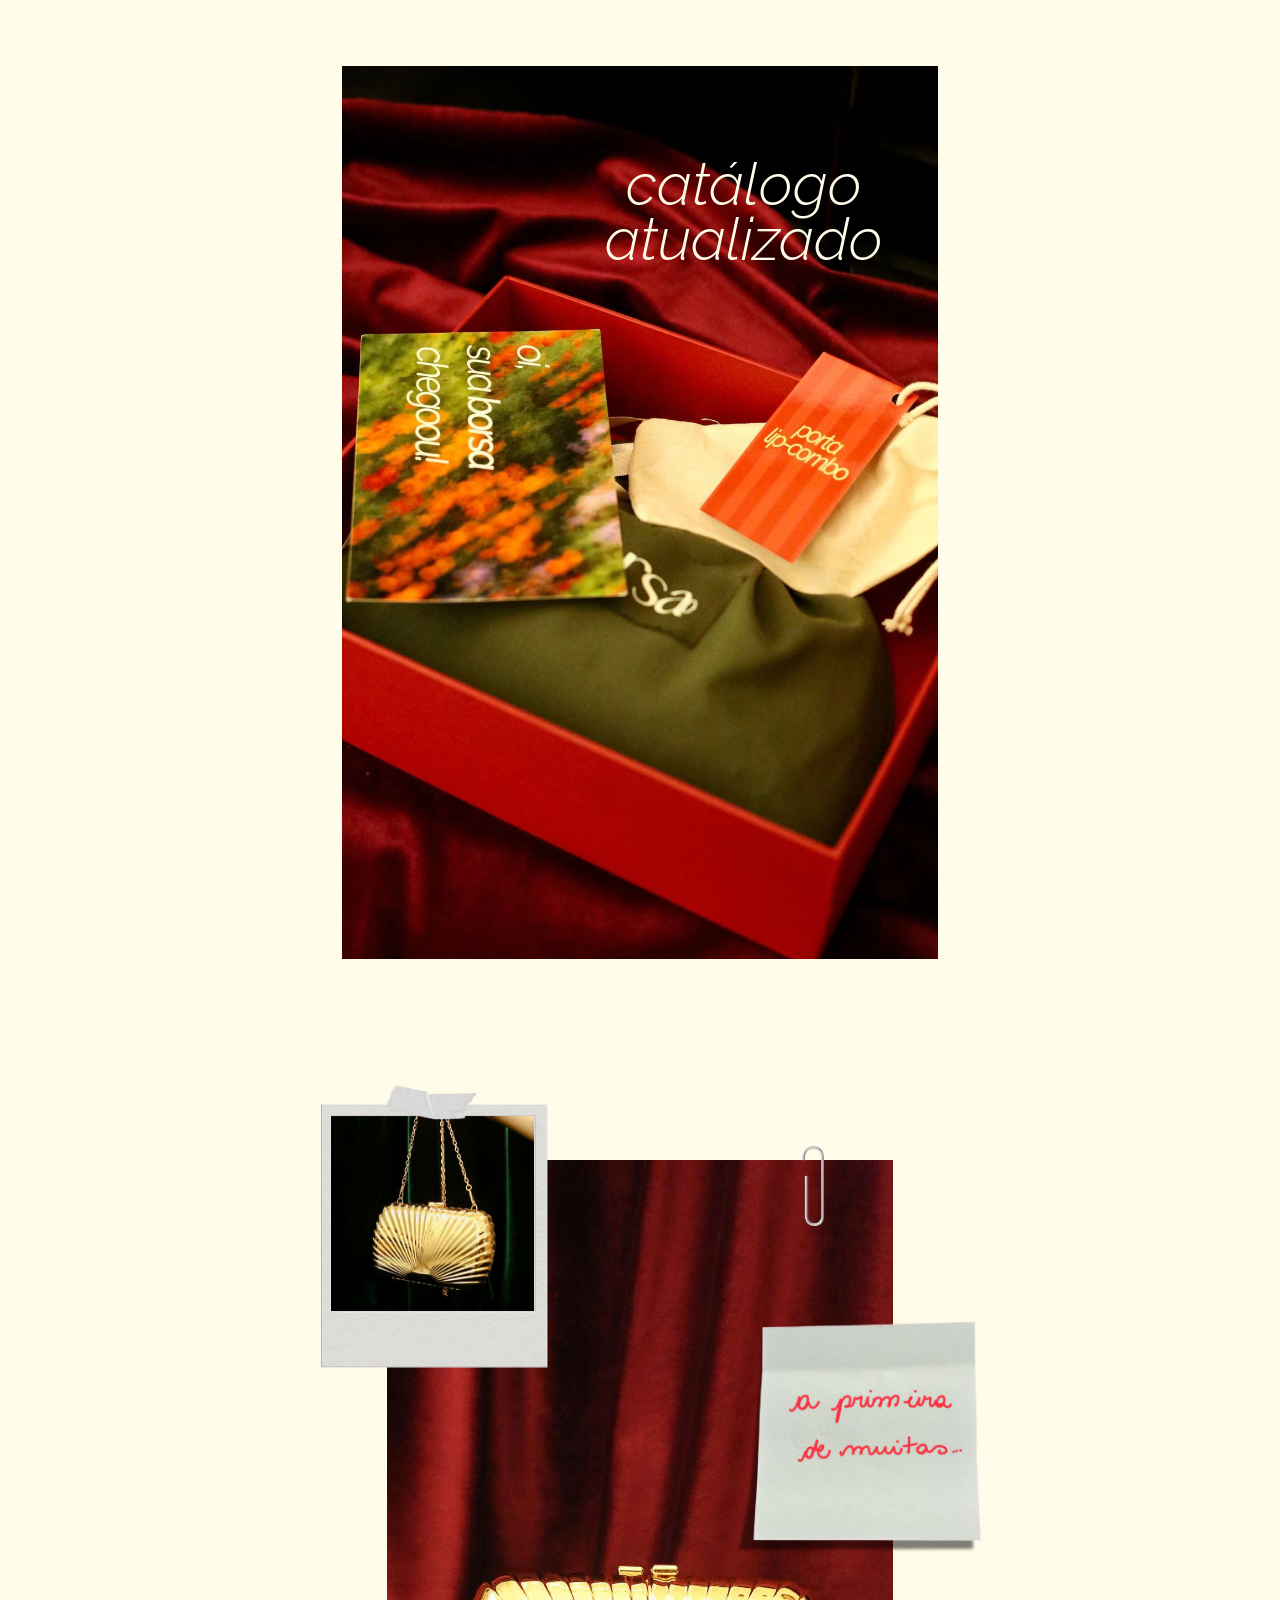
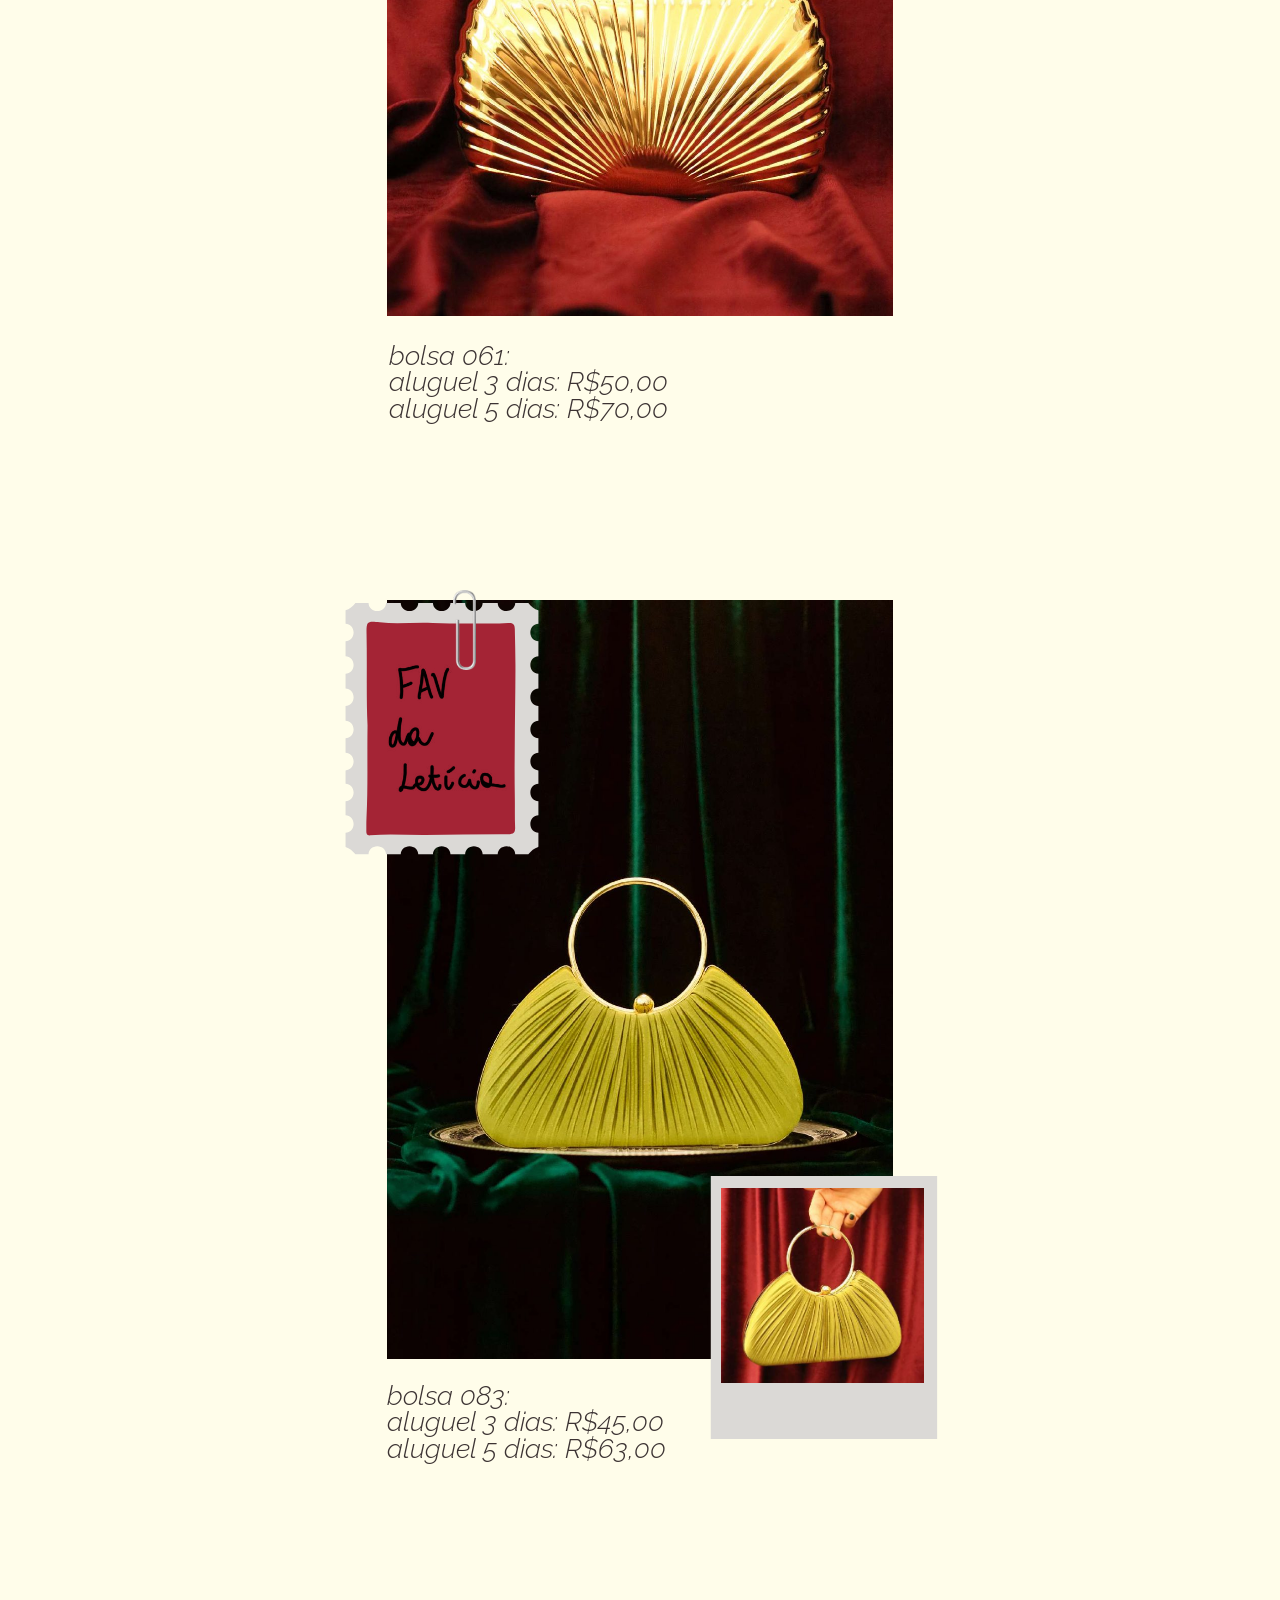
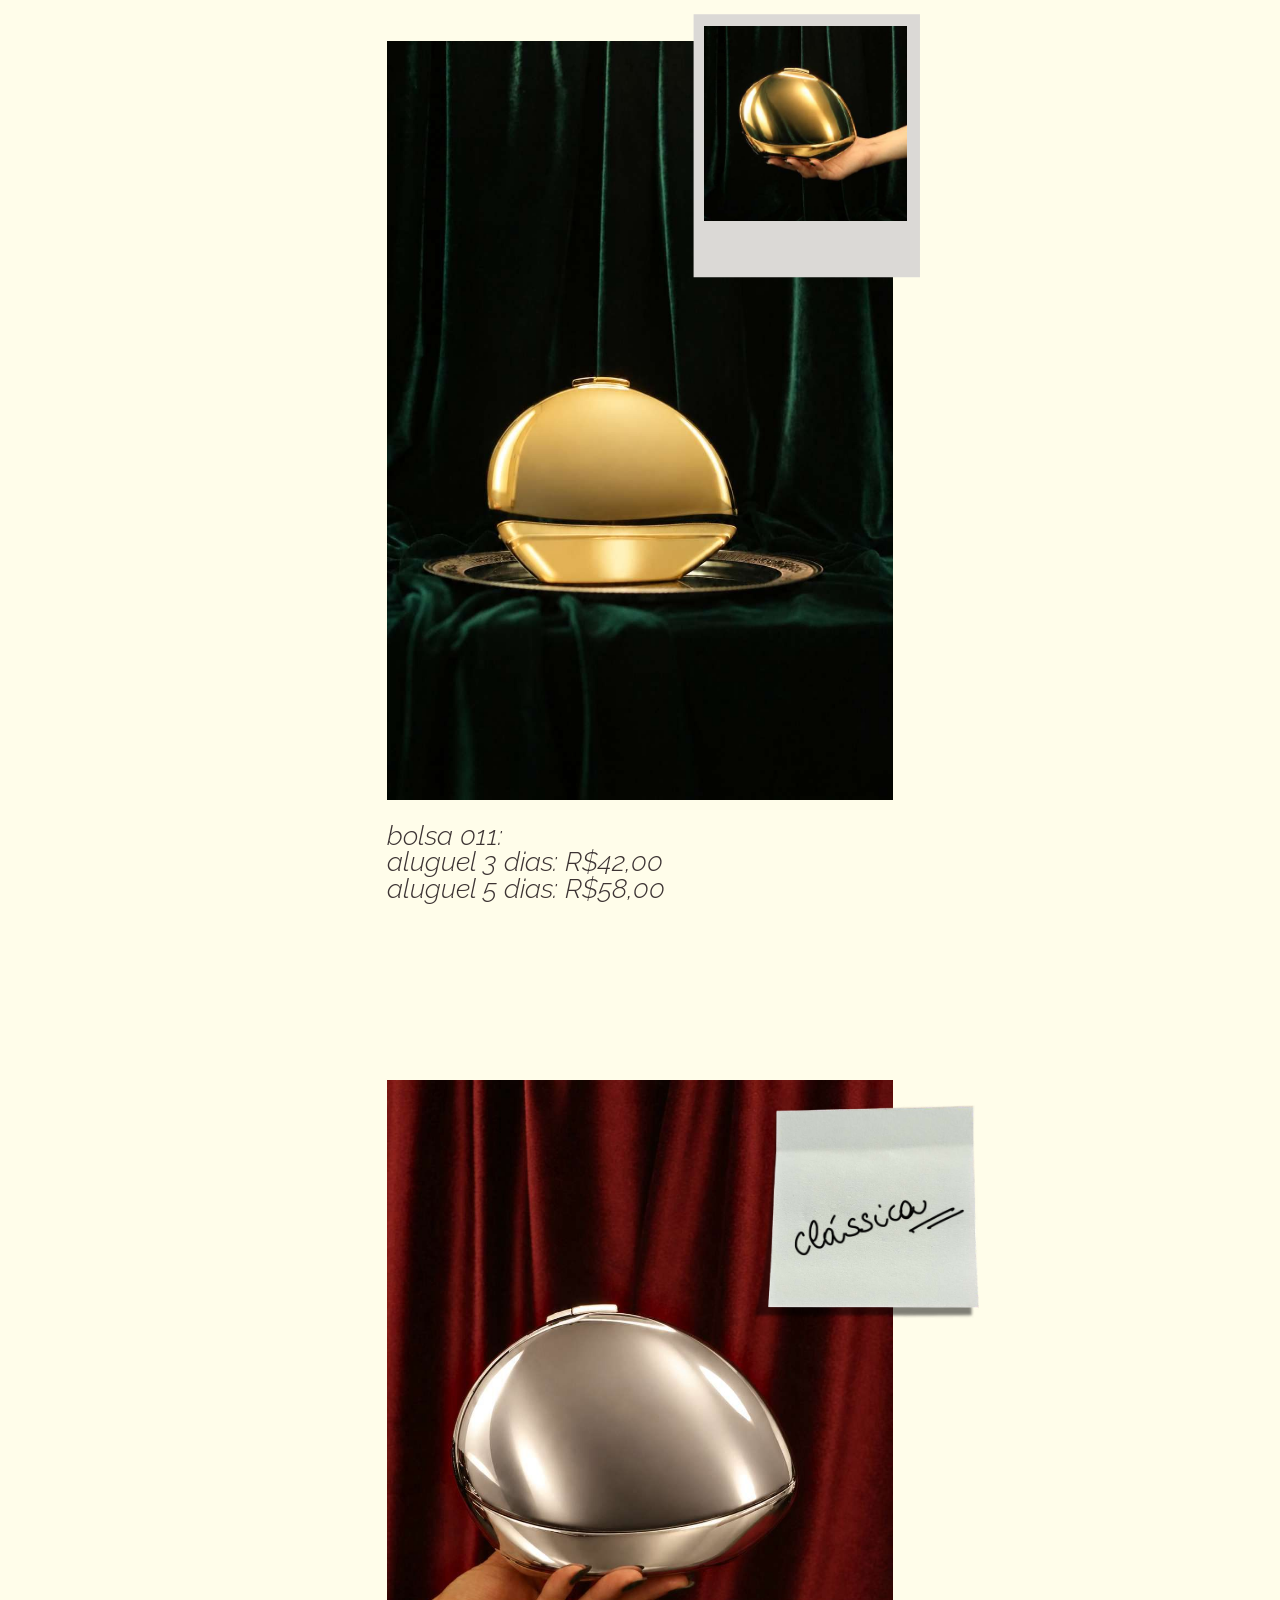
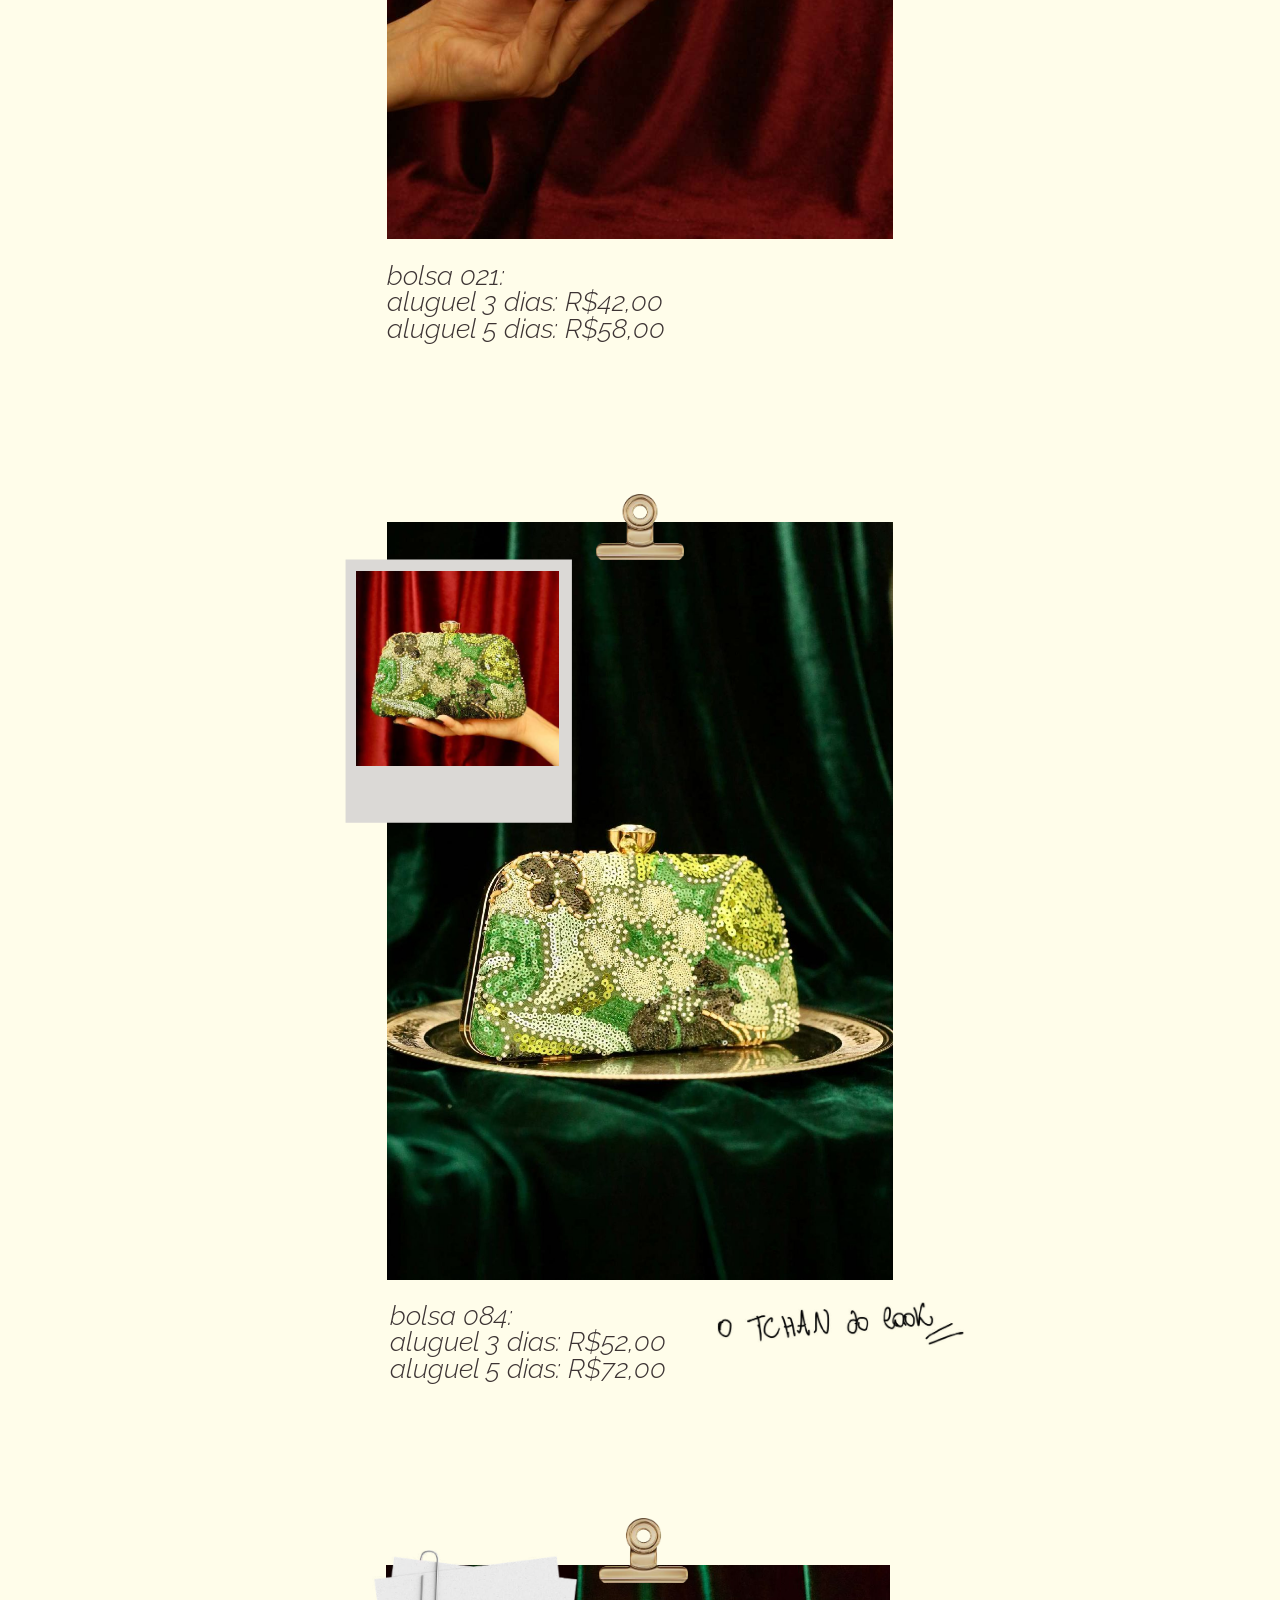
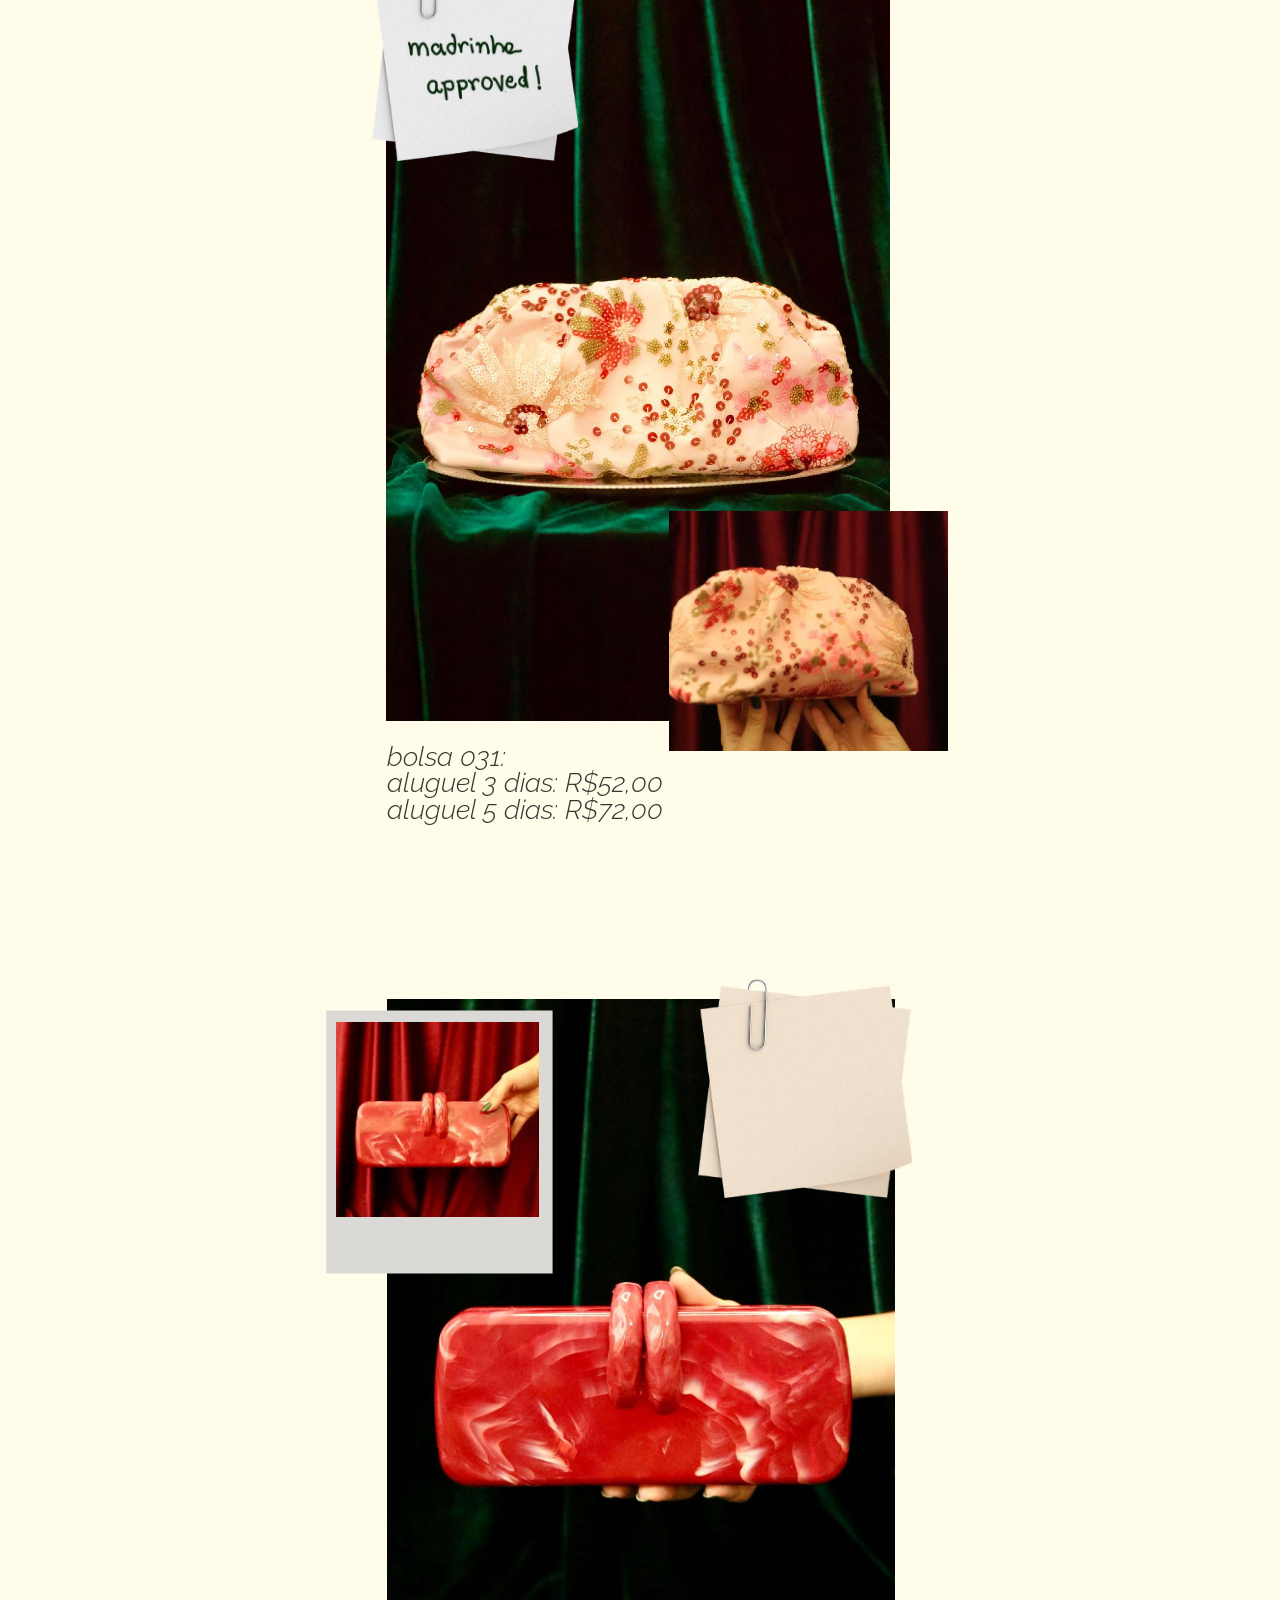
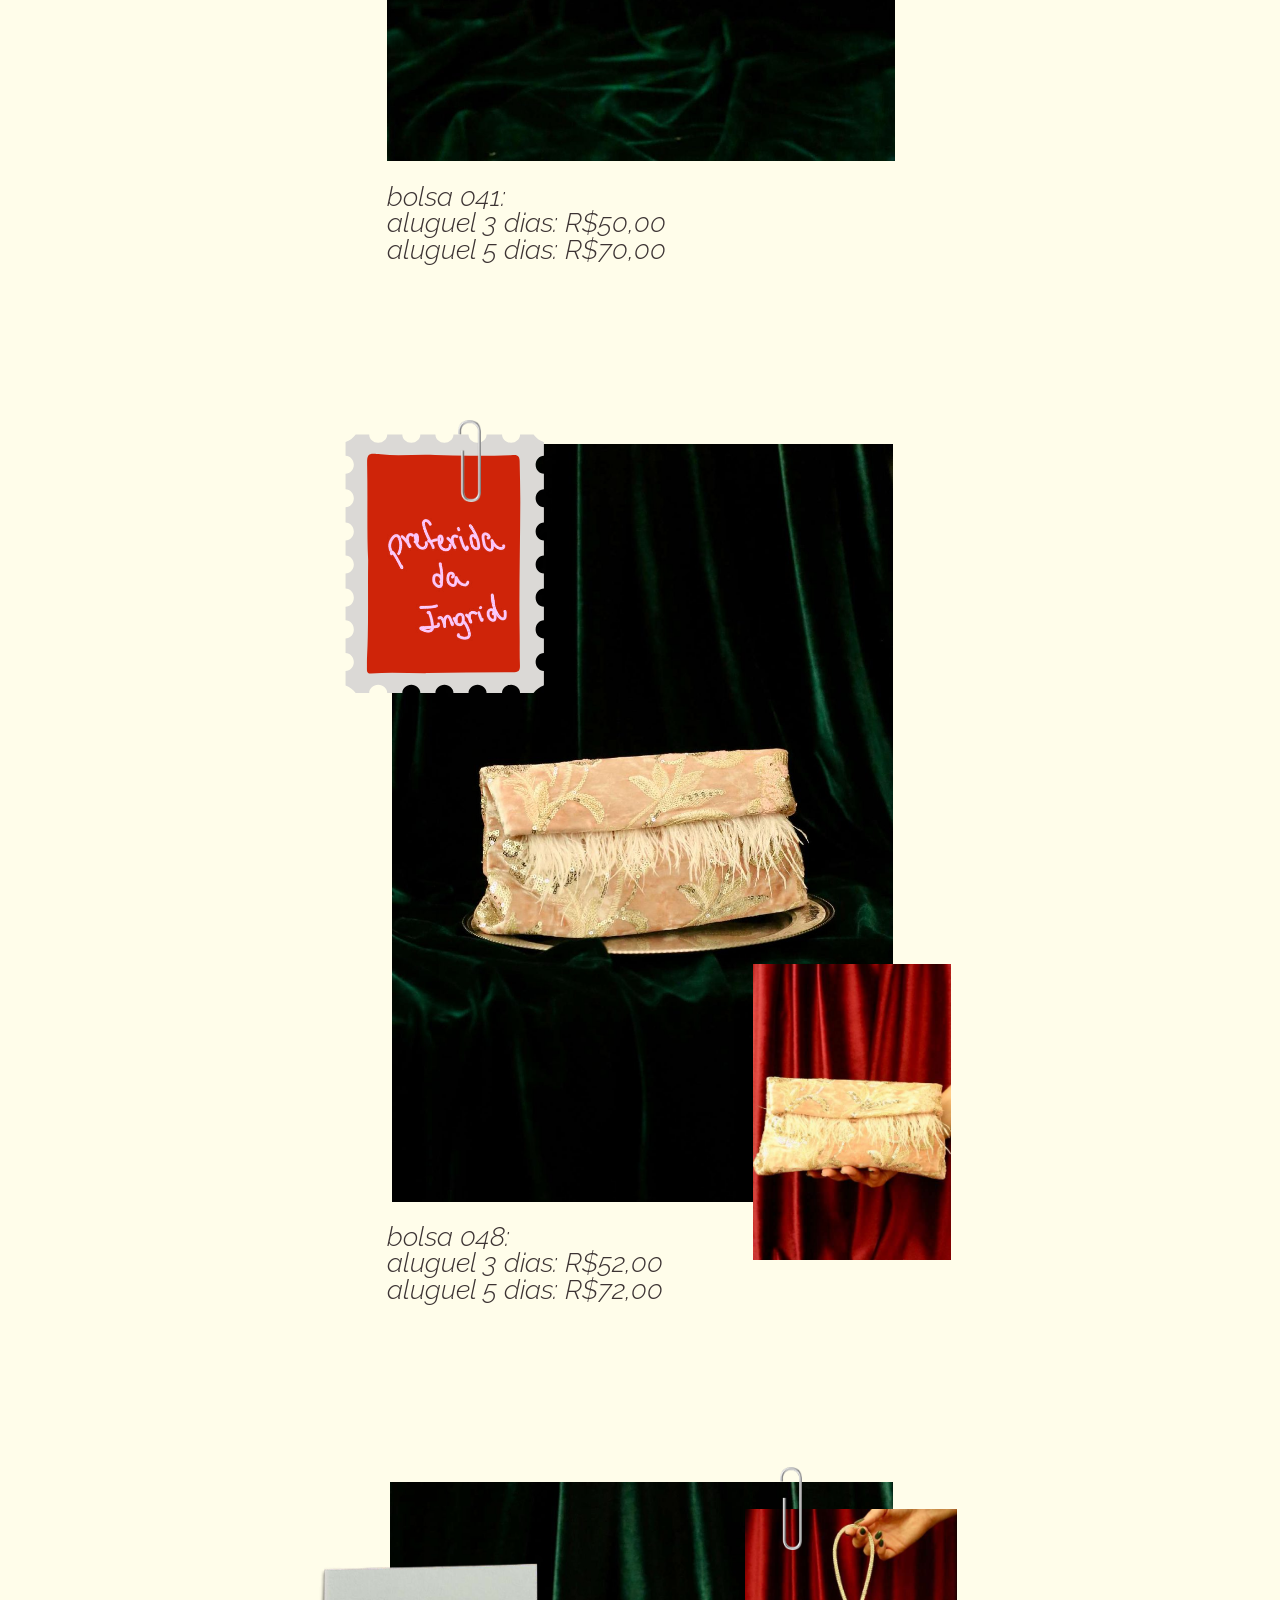
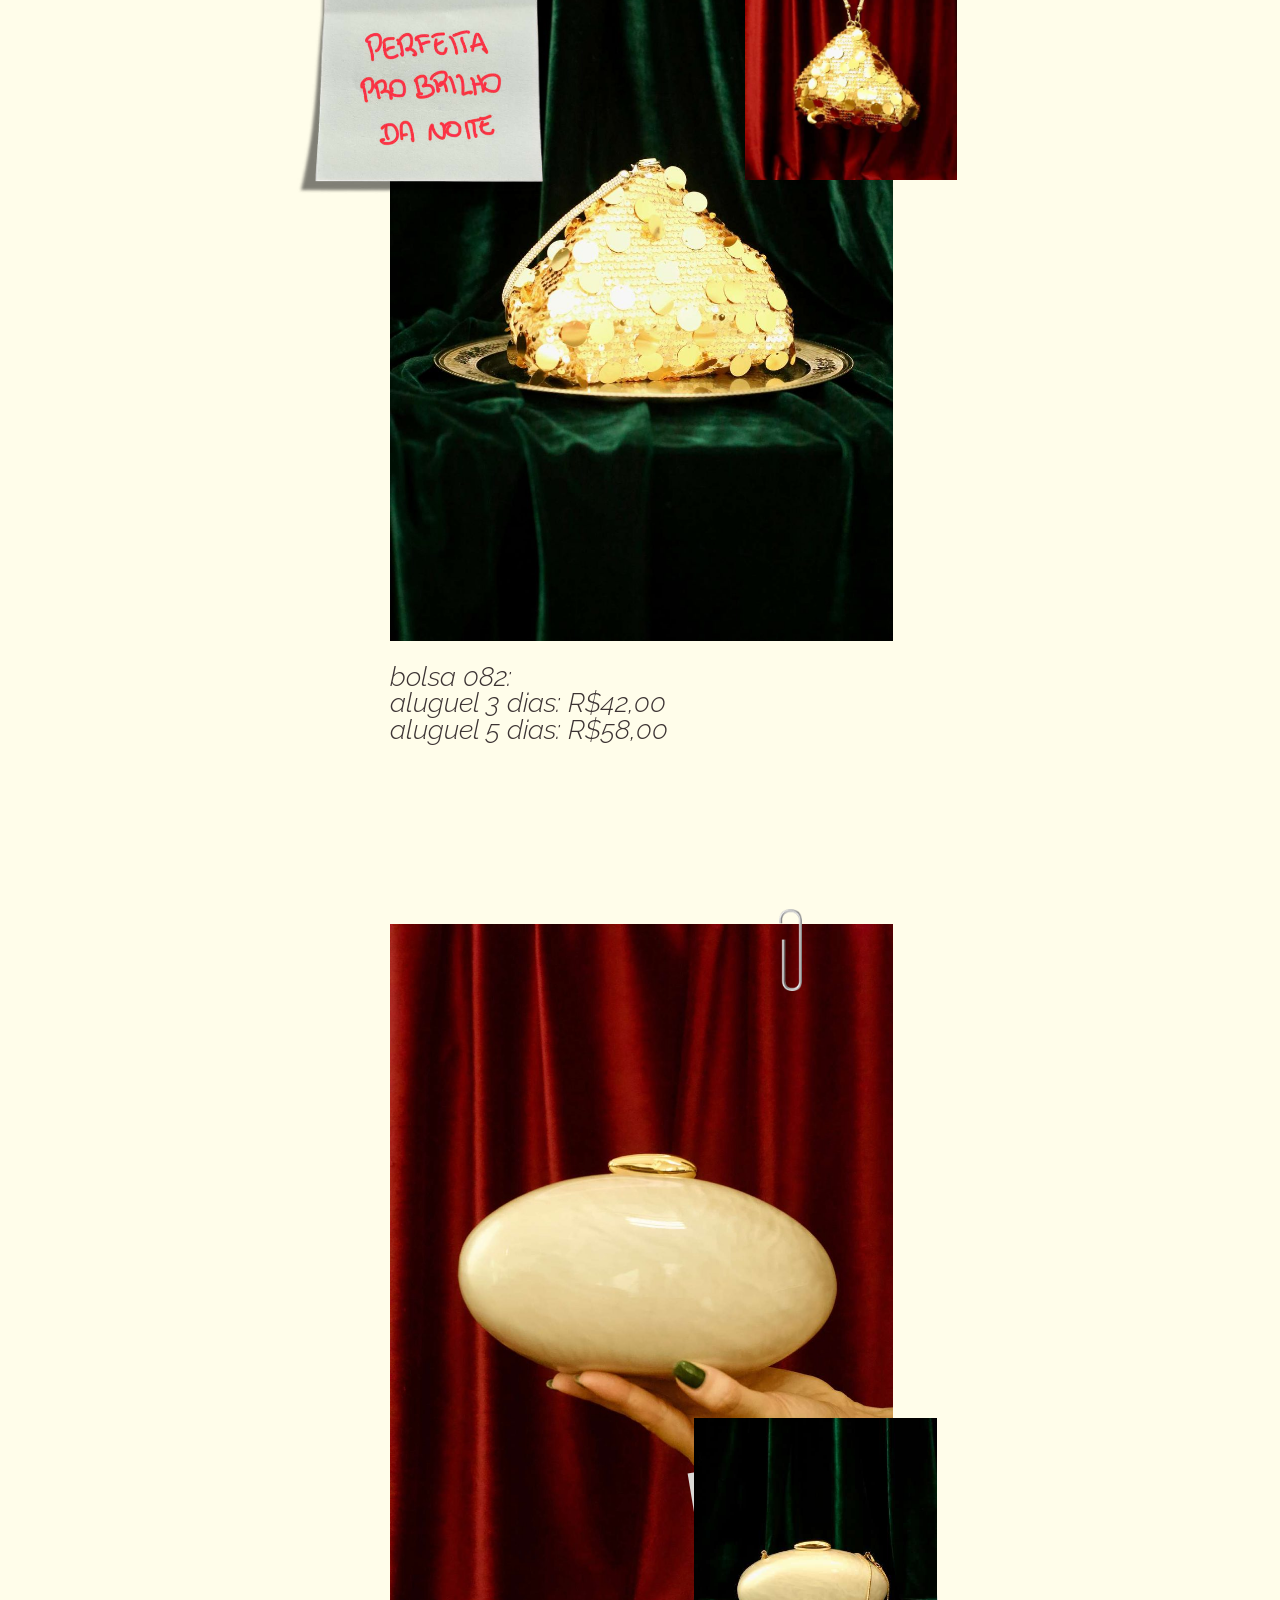
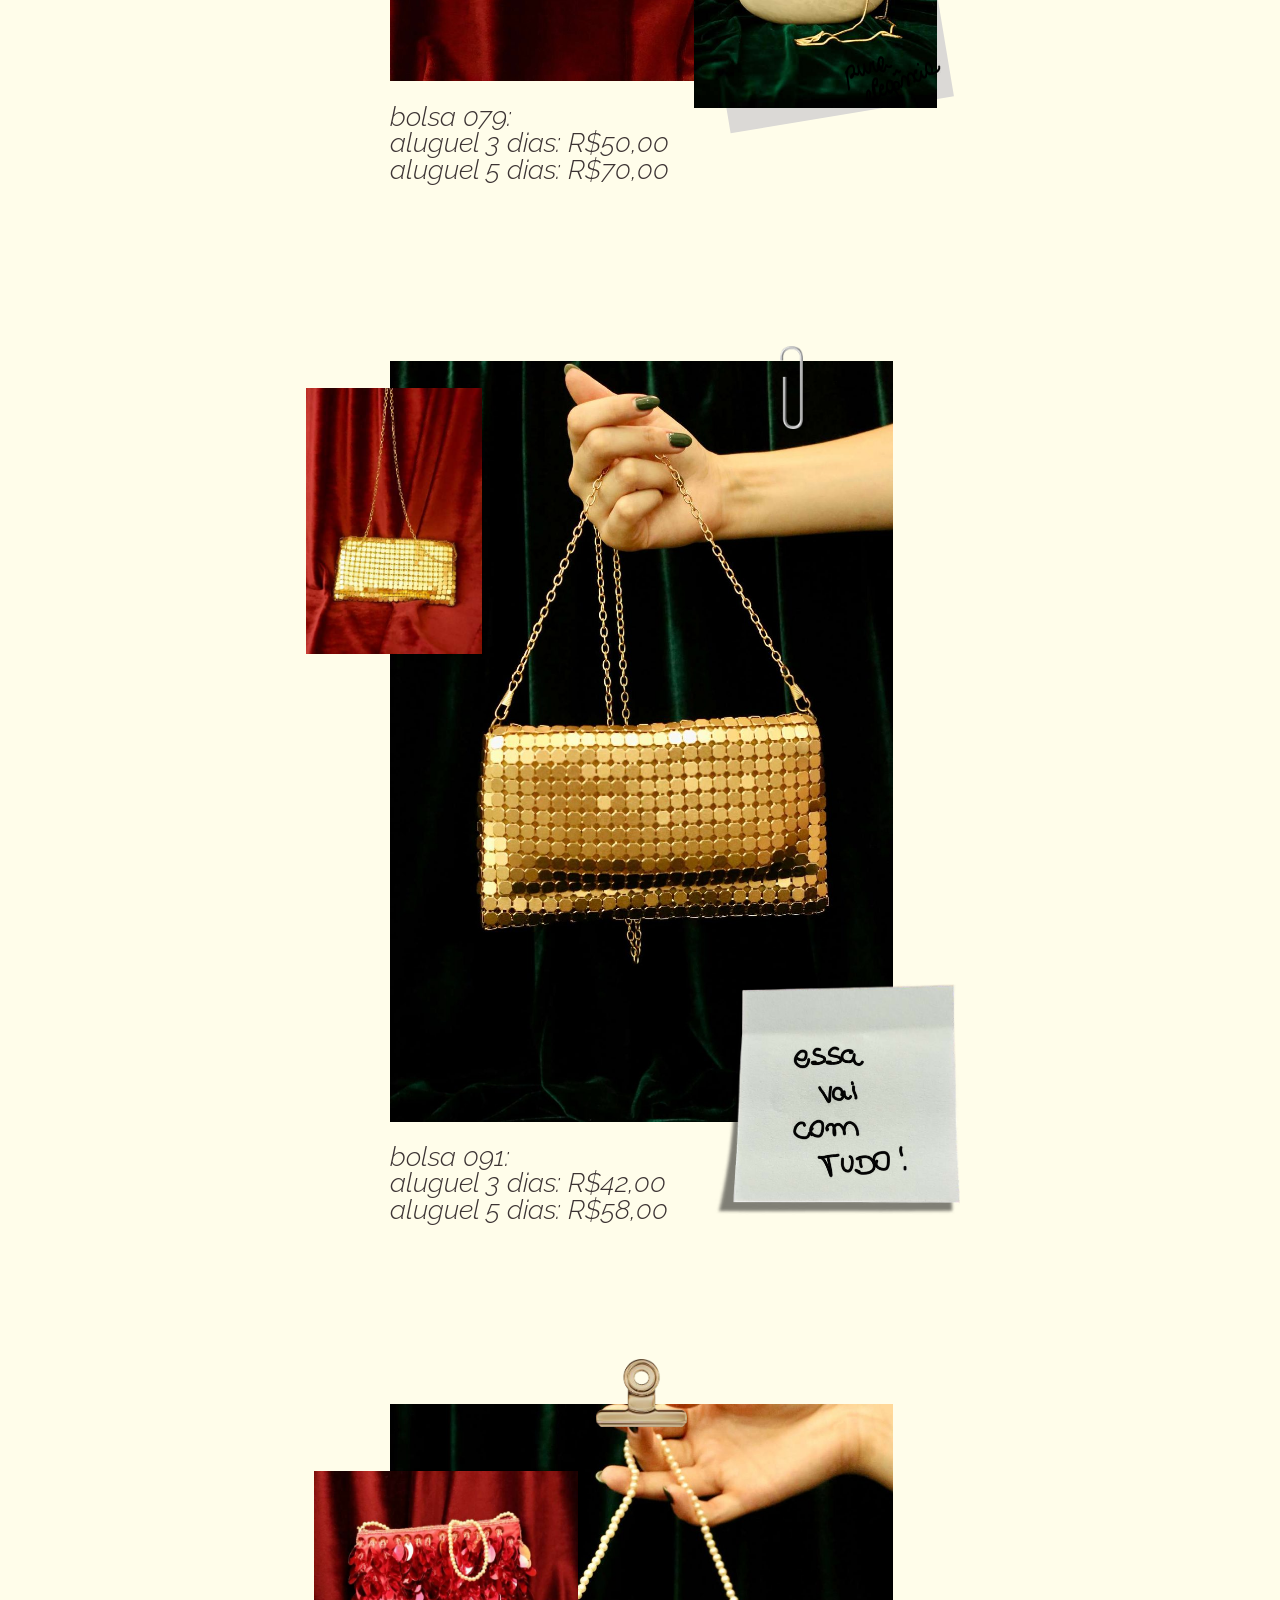
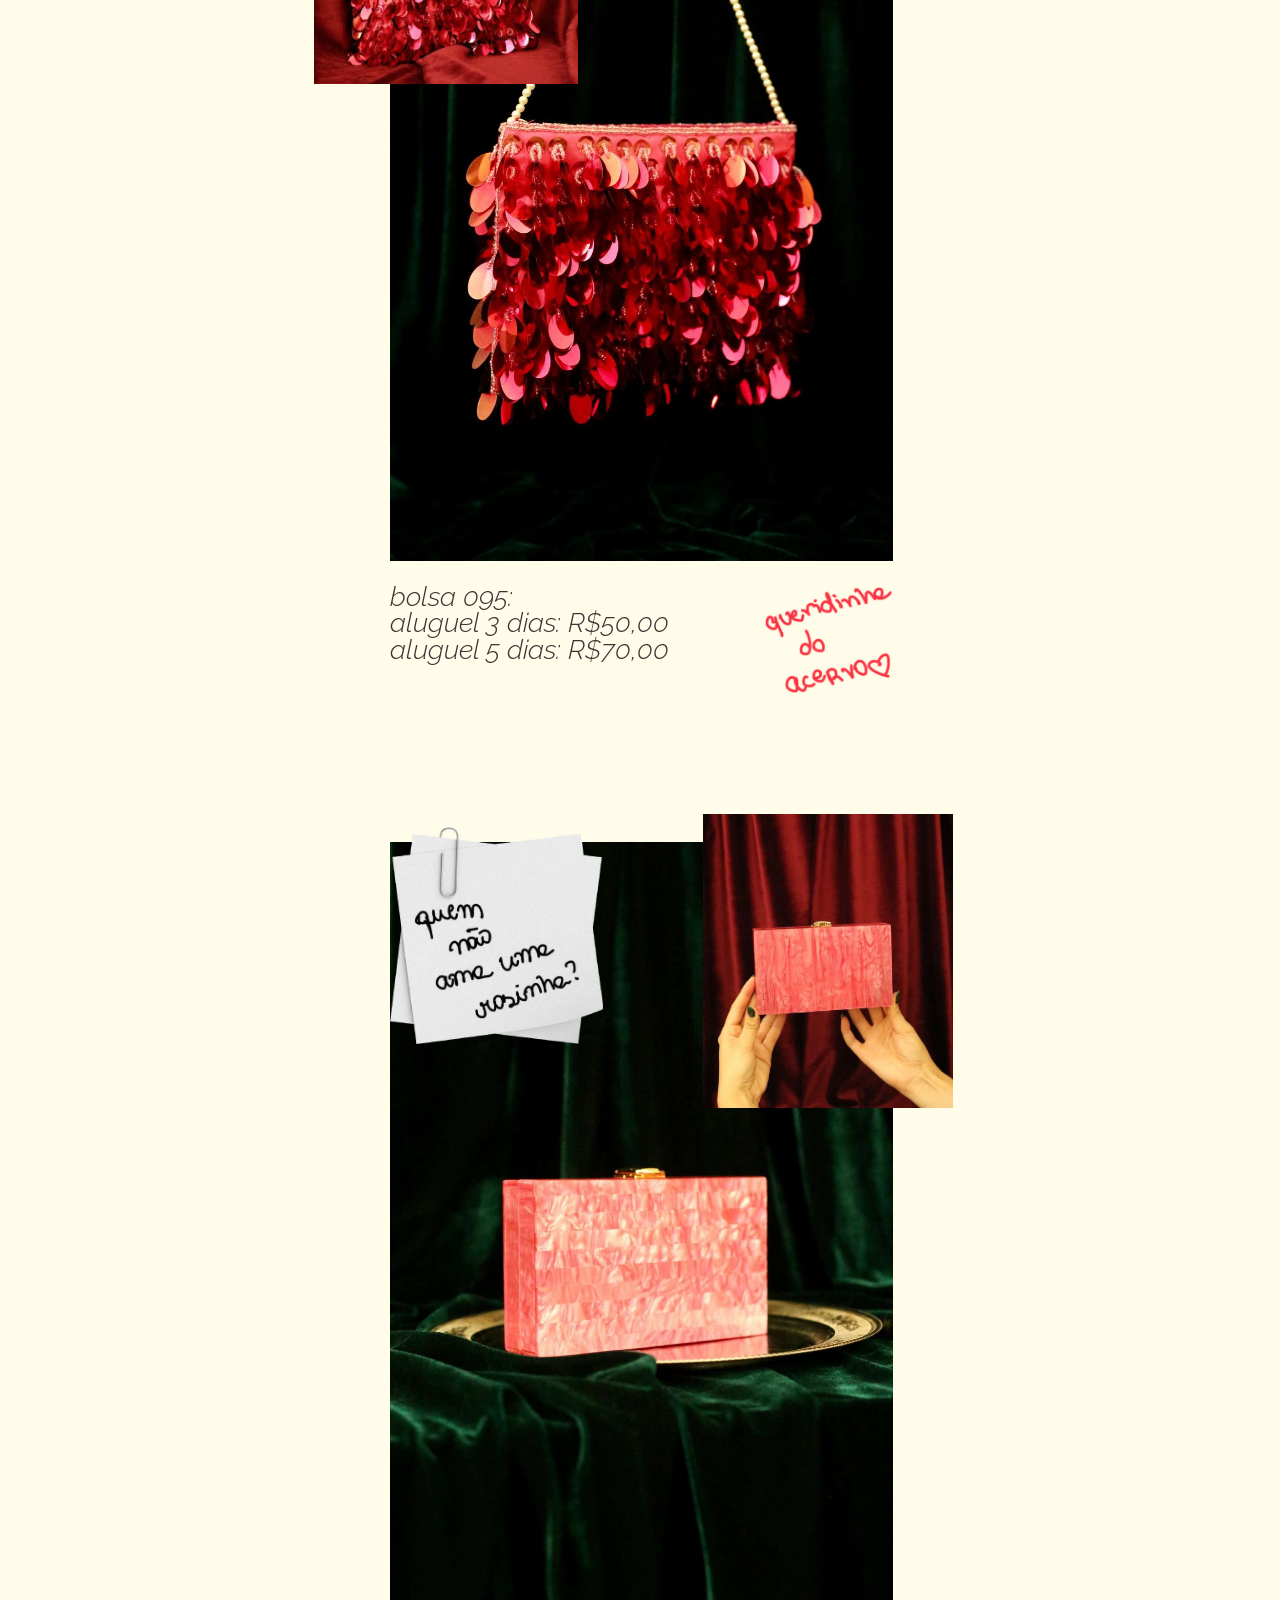
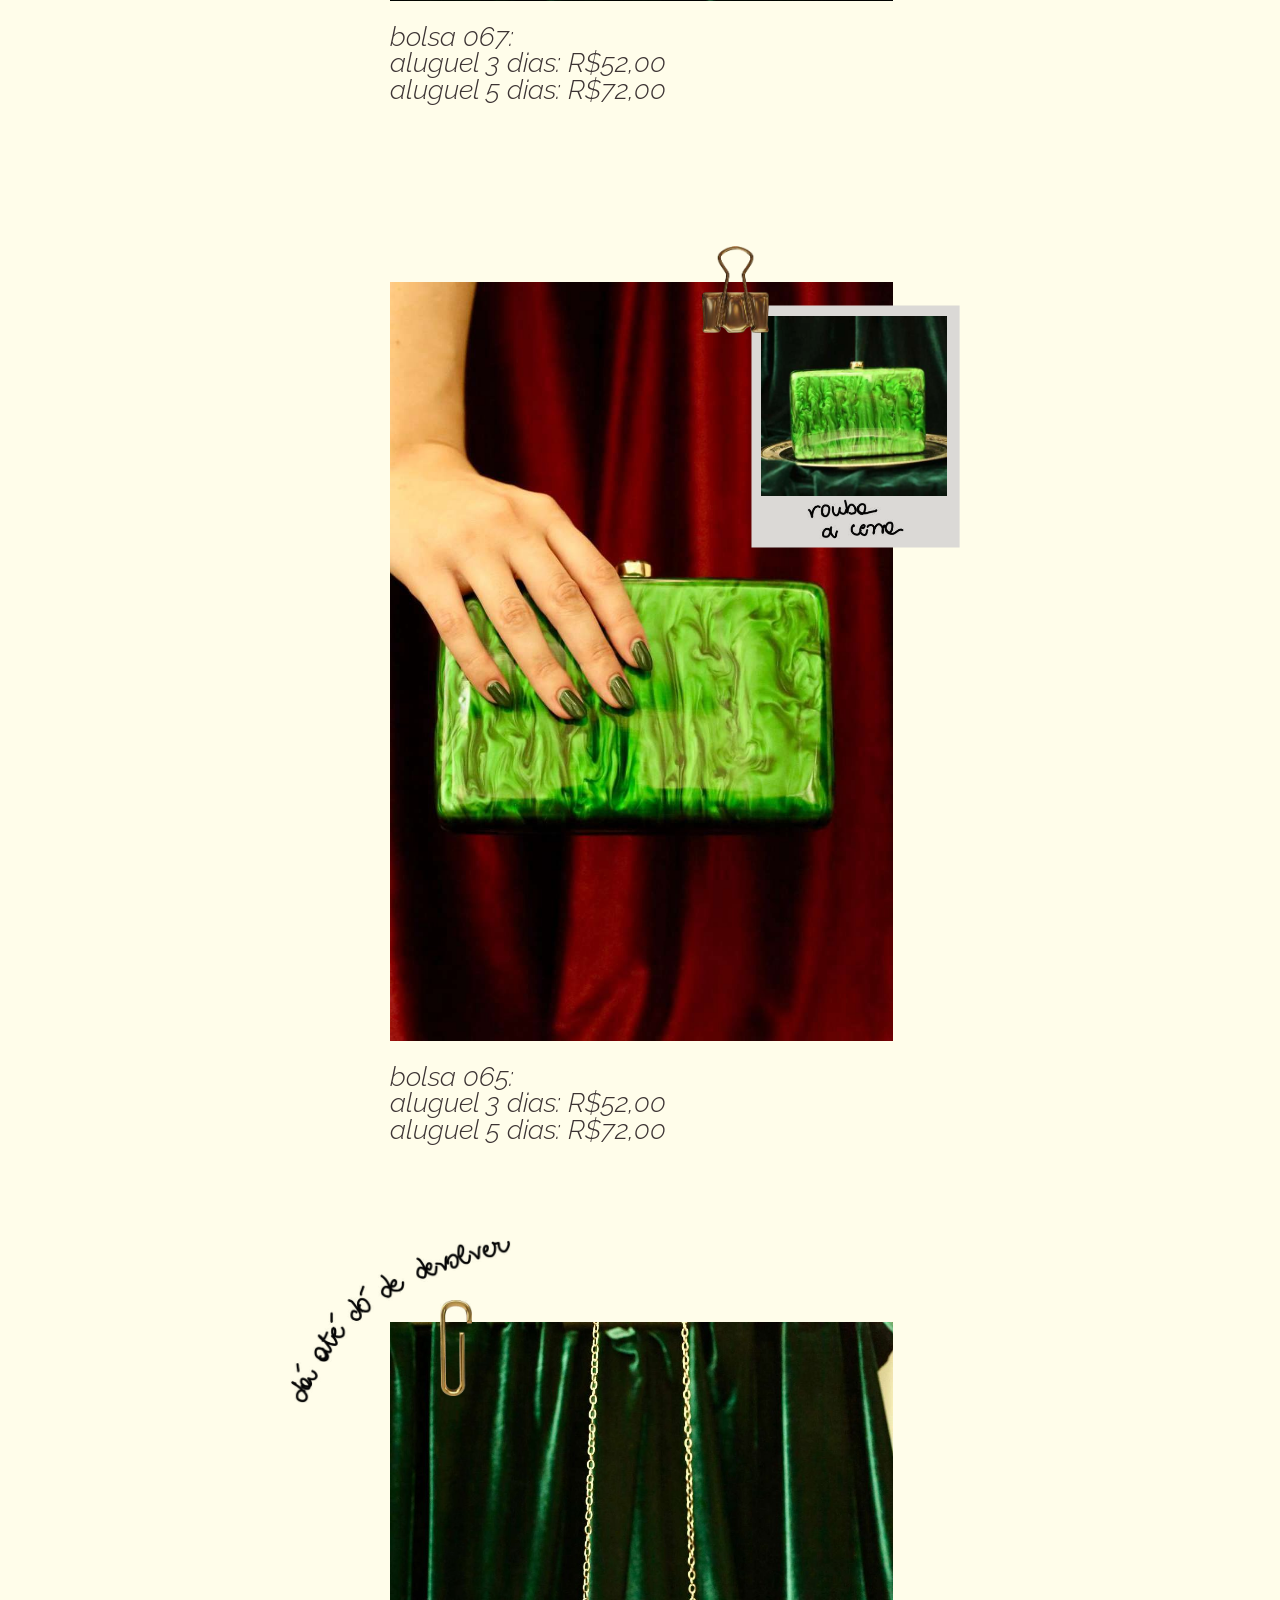
==== commit 389e497e: "Add files via upload" ====
--- a/catalogo.html
+++ b/catalogo.html
@@ -3,96 +3,60 @@
 <head>
 <meta charset="utf-8">
 <meta name="viewport" content="width=device-width, initial-scale=1, viewport-fit=cover">
-<meta name="claude:viewport-fit-sides" content="cover">
-<title>borsa catálogo</title>
-<meta name="description" content="Catálogo da borsa: 17 clutches e bolsas de festa para alugar por 3 ou 5 dias.">
-<meta property="og:title" content="borsa catálogo">
+<title>Borsa | Catálogo</title>
+<meta name="description" content="Catálogo da Borsa: clutches e bolsas de festa para alugar por 3 ou 5 dias.">
+<meta property="og:site_name" content="Borsa">
+<meta property="og:title" content="Borsa | Catálogo">
 <meta property="og:description" content="Clutches e bolsas de festa para alugar por 3 ou 5 dias.">
 <meta property="og:image" content="https://borsa-blue.vercel.app/assets/capa.jpg">
 <meta property="og:type" content="website">
 <meta name="twitter:card" content="summary_large_image">
+<meta name="color-scheme" content="light only">
 <link rel="preconnect" href="https://fonts.googleapis.com">
 <link rel="preconnect" href="https://fonts.gstatic.com" crossorigin>
-<link href="https://fonts.googleapis.com/css2?family=Raleway:ital,wght@0,300;0,500;1,300;1,400&display=swap" rel="stylesheet">
-<link rel="stylesheet" href="assets/brand.css">
+<link href="https://fonts.googleapis.com/css2?family=Raleway:ital,wght@0,300;1,300&display=swap" rel="stylesheet">
 <style>
-/* Catálogo: as páginas do PDF refeitas em HTML, mesmas posições, fotos e recortes, com texto de verdade. */
-.jump { position: sticky; top: calc(env(safe-area-inset-top, 0px) + 3.6rem); z-index: 15; background: color-mix(in srgb, var(--paper) 94%, transparent); backdrop-filter: blur(8px); border-bottom: 1px solid var(--line); }
-.jump .wrap { display: flex; gap: .5rem; overflow-x: auto; padding-block: .55rem; scrollbar-width: none; }
-.jump .wrap::-webkit-scrollbar { display: none; }
-.jump a { flex: none; padding: .3rem .8rem; border-radius: 999px; border: 1px solid var(--line); font-style: italic; font-size: .9rem; text-decoration: none; font-variant-numeric: lining-nums; }
-.jump a:hover, .jump a.on { background: var(--wine); color: var(--cream); border-color: var(--wine); }
-.intro { padding-block: clamp(1.6rem, 4vw, 2.6rem) 1rem; display: flex; flex-wrap: wrap; justify-content: space-between; align-items: end; gap: .6rem 2rem; font-style: italic; }
-.intro h1 { margin: 0; font-weight: 300; font-size: clamp(2rem, 5vw, 3rem); line-height: 1.05; }
-.intro p { margin: 0; color: var(--ink-soft); }
-.book { display: grid; grid-template-columns: repeat(2, minmax(0, 1fr)); gap: clamp(1.4rem, 3vw, 2.4rem); max-width: 64rem; margin-inline: auto; padding-bottom: clamp(2.5rem, 6vw, 4rem); list-style: none; }
-@media (max-width: 700px) { .book { grid-template-columns: minmax(0, 1fr); max-width: 30rem; } }
-.card { display: grid; gap: .7rem; align-content: start; scroll-margin-top: 7.5rem; }
-.pg { position: relative; aspect-ratio: 842.25 / 1190.25; overflow: hidden; container-type: inline-size; box-shadow: 0 1px 2px rgba(0,0,0,.12), 0 18px 40px -22px rgba(60,0,10,.45); }
-.pg img { position: absolute; display: block; max-width: none; }
-.pg .vec { position: absolute; inset: 0; width: 100%; height: 100%; }
-.pg .r { position: absolute; }
-.pg .t { position: absolute; white-space: nowrap; font-style: italic; font-weight: 300; line-height: 1.12; font-variant-numeric: lining-nums; }
-.pg .t a { color: inherit; text-decoration: underline; text-underline-offset: .15em; }
-.sr { position: absolute; width: 1px; height: 1px; overflow: hidden; clip-path: inset(50%); white-space: nowrap; }
-.cta { justify-self: start; padding: .5rem 1.1rem; border-radius: 999px; border: 1px solid var(--accent); color: var(--accent); font-style: italic; font-size: .92rem; text-decoration: none; transition: background .2s, color .2s; }
-.cta:hover { background: var(--accent); color: var(--cream); }
+/* O catálogo em PDF vira a própria página: as páginas empilhadas, sem cabeçalho nem botões. */
+*,*::before,*::after{box-sizing:border-box}
+html,body{margin:0;padding:0}
+body{background:#fffdea;font-family:'Raleway',sans-serif;-webkit-text-size-adjust:none}
+.book{width:100%;max-width:46rem;margin:0 auto;background:#fffdea}
+.card{display:block}
+.pg{position:relative;aspect-ratio:842.25/1190.25;overflow:hidden;container-type:inline-size}
+.pg img{position:absolute;display:block;max-width:none}
+.pg .vec{position:absolute;inset:0;width:100%;height:100%}
+.pg .t{position:absolute;white-space:nowrap;font-style:italic;font-weight:300;line-height:1.12;font-variant-numeric:lining-nums}
+.pg .t a{color:inherit;text-decoration:underline;text-underline-offset:.15em}
+.sr{position:absolute;width:1px;height:1px;overflow:hidden;clip-path:inset(50%);white-space:nowrap}
 </style>
 </head>
 <body>
-<header class="top">
-  <div class="wrap">
-    <a href="index.html" aria-label="borsa, início"><img class="logo is-wine" src="assets/logo-wine.png" alt="borsa" width="1736" height="528"><img class="logo is-cream" src="assets/logo-cream.png" alt="" width="1736" height="528"></a>
-    <nav aria-label="principal">
-      <a class="link" href="index.html">início</a>
-      <a class="btn sm" data-wa href="https://wa.me/5561992591023" target="_blank" rel="noopener">alugar</a>
-    </nav>
-  </div>
-</header>
-<nav class="jump" aria-label="ir para a bolsa"><div class="wrap"><a href="#b061">061</a><a href="#b083">083</a><a href="#b011">011</a><a href="#b021">021</a><a href="#b084">084</a><a href="#b031">031</a><a href="#b041">041</a><a href="#b048">048</a><a href="#b082">082</a><a href="#b079">079</a><a href="#b091">091</a><a href="#b095">095</a><a href="#b067">067</a><a href="#b065">065</a><a href="#b085">085</a><a href="#b096">096</a><a href="#b092">092</a></div></nav>
-<main class="wrap">
-  <div class="intro"><h1>catálogo atualizado</h1><p>17 bolsas · aluguel de 3 ou 5 dias</p></div>
-  <div class="book">
+<h1 class="sr">Borsa, catálogo atualizado</h1>
+<main class="book">
 <article class="card cover" id="capa"><div class="pg" style="background:#fffdea" role="img" aria-label="capa do catálogo"><span class="sr">capa do catálogo</span><img src="assets/pg/o27.jpg" alt="" style="left:9.522%;top:6.333%;width:80.924%;height:85.864%" decoding="async" loading="eager"><span class="t" style="top:14.643%;font-size:7.998cqw;color:#fffdea;left:64.153%;transform:translateX(-50%);">catálogo</span><span class="t" style="top:19.934%;font-size:7.998cqw;color:#fffdea;left:64.153%;transform:translateX(-50%);">atualizado</span></div></article>
-<article class="card" id="b061"><div class="pg" style="background:#fffdea" role="img" aria-label="bolsa 061"><span class="sr">bolsa 061. a primeira de muitas…</span><img src="assets/pg/o39.jpg" alt="Clutch dourada com nervuras em leque" style="left:15.592%;top:11.56%;width:68.727%;height:72.645%" decoding="async" loading="eager"><svg class="vec" viewBox="0 0 842.25 1190.2500499999999" preserveAspectRatio="none" aria-hidden="true"><path d="M56.15 73.60H315.19V374.72H56.15Z" fill="#dbd9d6"/></svg><img src="assets/pg/o43.jpg" alt="" style="left:8.06%;top:7.347%;width:27.545%;height:18.727%" decoding="async" loading="eager"><img src="assets/pg/o54.png" alt="" style="left:6.666%;top:4.262%;width:30.713%;height:27.214%" decoding="async" loading="eager"><img src="assets/pg/o60.png" alt="" style="left:71.952%;top:10.172%;width:3.027%;height:7.686%" decoding="async" loading="eager"><img src="assets/pg/o66.png" alt="" style="left:62.966%;top:27.047%;width:33.384%;height:22.238%" decoding="async" loading="eager"><img src="assets/pg/o72.png" alt="" style="left:70.152%;top:33.571%;width:23.681%;height:7.119%" decoding="async" loading="eager"><span class="t" style="top:86.637%;font-size:3.603cqw;color:#3c3333;left:15.858%;">bolsa 061:</span><span class="t" style="top:89.166%;font-size:3.603cqw;color:#3c3333;left:15.858%;">aluguel 3 dias: R$50,00</span><span class="t" style="top:91.695%;font-size:3.603cqw;color:#3c3333;left:15.858%;">aluguel 5 dias: R$70,00</span></div><a class="cta" data-bag="061" href="https://wa.me/5561992591023" target="_blank" rel="noopener">alugar a 061 pelo whatsapp</a></article>
-<article class="card" id="b083"><div class="pg" style="background:#fffdea" role="img" aria-label="bolsa 083"><span class="sr">bolsa 083. fav da Letícia</span><img src="assets/pg/o84.jpg" alt="Bolsa verde-oliva plissada com alça redonda dourada" style="left:15.592%;top:11.572%;width:68.727%;height:72.949%" decoding="async" loading="eager"><svg class="vec" viewBox="0 0 842.25 1190.2500499999999" preserveAspectRatio="none" aria-hidden="true"><path d="M502.13 796.36H761.17V1097.47H502.13Z" fill="#dbd9d6"/><path d="M304.86 419.23L304.65 419.89C300.15 421.37 296.46 424.34 293.34 428.33C288.34 428.33 283.34 428.33 278.34 428.33C278.34 423.24 273.85 419.12 268.31 419.12C262.78 419.12 258.29 423.24 258.29 428.33L256.49 428.33L241.06 428.33C241.06 423.24 236.58 419.12 231.04 419.12C225.50 419.12 221.01 423.24 221.01 428.33L219.64 428.33L204.22 428.33C204.22 423.24 199.73 419.12 194.19 419.12C188.66 419.12 184.17 423.24 184.17 428.33L182.80 428.33L167.37 428.33C167.37 423.24 162.88 419.12 157.35 419.12C151.81 419.12 147.32 423.24 147.32 428.33L145.95 428.33L130.53 428.33C130.53 423.24 126.04 419.12 120.50 419.12C114.96 419.12 110.48 423.24 110.48 428.33C105.48 428.33 100.48 428.33 95.48 428.33C92.35 424.34 88.67 421.37 84.17 419.89L84.17 419.23L84.17 403.80C89.26 403.80 93.38 399.31 93.38 393.78C93.38 388.24 89.26 383.75 84.17 383.75L84.17 383.05L84.17 367.62C89.26 367.62 93.38 363.13 93.38 357.60C93.38 352.06 89.26 347.57 84.17 347.57L84.17 347.29C84.17 342.29 84.17 337.30 84.17 332.30C89.26 332.30 93.38 327.81 93.38 322.27C93.38 316.73 89.26 312.25 84.17 312.25L84.17 296.82L84.17 295.45C89.26 295.45 93.38 290.96 93.38 285.43C93.38 279.89 89.26 275.40 84.17 275.40L84.17 259.98L84.17 258.61C89.26 258.61 93.38 254.12 93.38 248.58C93.38 243.04 89.26 238.55 84.17 238.55L84.17 223.13L84.17 221.76C89.26 221.76 93.38 217.27 93.38 211.73C93.38 206.20 89.26 201.71 84.17 201.71L84.17 186.28L84.17 184.48C89.26 184.48 93.38 180.00 93.38 174.46C93.38 168.92 89.26 164.43 84.17 164.43C84.17 159.43 84.17 154.44 84.17 149.44L84.17 149.07C88.67 147.60 92.35 144.62 95.48 140.63C100.48 140.63 105.48 140.63 110.48 140.63C110.48 145.72 114.96 149.84 120.50 149.84C126.04 149.84 130.53 145.72 130.53 140.63L145.95 140.63L147.32 140.63C147.32 145.72 151.81 149.84 157.35 149.84C162.88 149.84 167.37 145.72 167.37 140.63L182.80 140.63L184.17 140.63C184.17 145.72 188.66 149.84 194.19 149.84C199.73 149.84 204.22 145.72 204.22 140.63L219.64 140.63L221.01 140.63C221.01 145.72 225.50 149.84 231.04 149.84C236.58 149.84 241.06 145.72 241.06 140.63L256.49 140.63L258.29 140.63C258.29 145.72 262.78 149.84 268.31 149.84C273.85 149.84 278.34 145.72 278.34 140.63C283.34 140.63 288.34 140.63 293.34 140.63C296.47 144.62 300.15 147.60 304.65 149.07L304.86 149.44C304.86 154.44 304.86 159.43 304.86 164.43C299.77 164.43 295.65 168.92 295.65 174.46C295.65 180.00 299.77 184.48 304.86 184.48L304.86 186.28L304.86 201.71C299.77 201.71 295.65 206.20 295.65 211.73C295.65 217.27 299.77 221.76 304.86 221.76L304.86 223.13L304.86 238.55C299.77 238.55 295.65 243.04 295.65 248.58C295.65 254.12 299.77 258.61 304.86 258.61L304.86 259.98L304.86 275.40C299.77 275.40 295.65 279.89 295.65 285.43C295.65 290.96 299.77 295.45 304.86 295.45L304.86 296.82L304.86 312.25C299.77 312.25 295.65 316.73 295.65 322.27C295.65 327.81 299.77 332.30 304.86 332.30C304.86 337.30 304.86 342.29 304.86 347.29L304.86 347.57C299.77 347.57 295.65 352.06 295.65 357.60C295.65 363.13 299.77 367.62 304.86 367.62L304.86 383.05L304.86 383.75C299.77 383.75 295.65 388.24 295.65 393.78C295.65 399.31 299.77 403.80 304.86 403.80L304.86 419.23Z" fill="#dbd9d6"/><path d="M109.33 280.62C107.76 248.86 108.96 212.73 108.21 176.58C107.91 161.99 108.50 161.30 123.23 162.87C143.44 165.03 163.57 162.59 183.77 163.56C204.43 164.56 225.14 164.20 245.82 164.28C254.04 164.31 262.30 164.31 270.45 163.57C276.46 163.03 277.80 165.76 277.87 170.45C278.12 185.54 278.65 200.65 278.60 215.74C278.43 265.05 277.07 314.34 277.88 363.68C278.07 374.74 277.71 385.80 278.19 396.85C278.46 403.11 277.21 405.42 269.63 405.38C238.09 405.19 206.55 406.12 175.00 406.27C154.12 406.37 133.21 404.81 112.37 406.65C108.62 406.98 107.92 404.61 107.95 401.73C108.00 396.84 107.86 391.94 108.12 387.06C109.92 353.07 108.79 319.02 109.33 280.62L109.33 280.62Z" fill="#a42435"/></svg><img src="assets/pg/o88.jpg" alt="" style="left:61.011%;top:68.05%;width:27.545%;height:18.737%" decoding="async" loading="eager"><img src="assets/pg/o60.png" alt="" style="left:24.63%;top:10.553%;width:3.027%;height:7.686%" decoding="async" loading="eager"><img src="assets/pg/o100.png" alt="" style="left:15.592%;top:17.717%;width:16.292%;height:12.347%" decoding="async" loading="eager"><span class="t" style="top:86.637%;font-size:3.603cqw;color:#3c3333;left:15.592%;">bolsa 083:</span><span class="t" style="top:89.166%;font-size:3.603cqw;color:#3c3333;left:15.592%;">aluguel 3 dias: R$45,00</span><span class="t" style="top:91.695%;font-size:3.603cqw;color:#3c3333;left:15.592%;">aluguel 5 dias: R$63,00</span></div><a class="cta" data-bag="083" href="https://wa.me/5561992591023" target="_blank" rel="noopener">alugar a 083 pelo whatsapp</a></article>
-<article class="card" id="b011"><div class="pg" style="background:#fffdea" role="img" aria-label="bolsa 011"><span class="sr">bolsa 011</span><img src="assets/pg/o112.jpg" alt="Clutch dourada em formato de ovo" style="left:15.592%;top:11.618%;width:68.727%;height:72.949%" decoding="async" loading="lazy"><svg class="vec" viewBox="0 0 842.25 1190.2500499999999" preserveAspectRatio="none" aria-hidden="true"><path d="M482.45 107.74H741.50V408.86H482.45Z" fill="#dbd9d6"/></svg><img src="assets/pg/o117.jpg" alt="" style="left:58.675%;top:10.175%;width:27.545%;height:18.774%" decoding="async" loading="lazy"><span class="t" style="top:86.637%;font-size:3.603cqw;color:#3c3333;left:15.592%;">bolsa 011:</span><span class="t" style="top:89.166%;font-size:3.603cqw;color:#3c3333;left:15.592%;">aluguel 3 dias: R$42,00</span><span class="t" style="top:91.695%;font-size:3.603cqw;color:#3c3333;left:15.592%;">aluguel 5 dias: R$58,00</span></div><a class="cta" data-bag="011" href="https://wa.me/5561992591023" target="_blank" rel="noopener">alugar a 011 pelo whatsapp</a></article>
-<article class="card" id="b021"><div class="pg" style="background:#fffdea" role="img" aria-label="bolsa 021"><span class="sr">bolsa 021. clássica</span><img src="assets/pg/o135.jpg" alt="Clutch prateada espelhada em formato de ovo" style="left:15.592%;top:11.572%;width:68.727%;height:72.949%" decoding="async" loading="lazy"><img src="assets/pg/o66.png" alt="" style="left:65.135%;top:13.962%;width:30.892%;height:20.537%" decoding="async" loading="lazy"><img src="assets/pg/o144.png" alt="" style="left:70.927%;top:22.985%;width:23.235%;height:5.481%" decoding="async" loading="lazy"><span class="t" style="top:86.637%;font-size:3.603cqw;color:#3c3333;left:15.592%;">bolsa 021:</span><span class="t" style="top:89.166%;font-size:3.603cqw;color:#3c3333;left:15.592%;">aluguel 3 dias: R$42,00</span><span class="t" style="top:91.695%;font-size:3.603cqw;color:#3c3333;left:15.592%;">aluguel 5 dias: R$58,00</span></div><a class="cta" data-bag="021" href="https://wa.me/5561992591023" target="_blank" rel="noopener">alugar a 021 pelo whatsapp</a></article>
-<article class="card" id="b084"><div class="pg" style="background:#fffdea" role="img" aria-label="bolsa 084"><span class="sr">bolsa 084. o tchan do look</span><img src="assets/pg/o149.jpg" alt="Clutch bordada com paetês em tons de verde e fecho de cristal" style="left:15.592%;top:11.705%;width:68.727%;height:72.949%" decoding="async" loading="lazy"><svg class="vec" viewBox="0 0 842.25 1190.2500499999999" preserveAspectRatio="none" aria-hidden="true"><path d="M84.17 182.53H343.21V483.65H84.17Z" fill="#dbd9d6"/></svg><img src="assets/pg/o153.jpg" alt="" style="left:11.387%;top:16.478%;width:27.545%;height:18.737%" decoding="async" loading="lazy"><img src="assets/pg/o164.png" alt="" style="left:43.974%;top:9.078%;width:12.018%;height:6.300%" decoding="async" loading="lazy"><img src="assets/pg/o171.png" alt="" style="left:60.493%;top:86.768%;width:33.473%;height:4.095%" decoding="async" loading="lazy"><span class="t" style="top:86.637%;font-size:3.603cqw;color:#3c3333;left:16.094%;">bolsa 084:</span><span class="t" style="top:89.166%;font-size:3.603cqw;color:#3c3333;left:16.094%;">aluguel 3 dias: R$52,00</span><span class="t" style="top:91.695%;font-size:3.603cqw;color:#3c3333;left:16.094%;">aluguel 5 dias: R$72,00</span></div><a class="cta" data-bag="084" href="https://wa.me/5561992591023" target="_blank" rel="noopener">alugar a 084 pelo whatsapp</a></article>
-<article class="card" id="b031"><div class="pg" style="background:#fffdea" role="img" aria-label="bolsa 031"><span class="sr">bolsa 031. madrinha approved!</span><img src="assets/pg/o182.jpg" alt="Clutch franzida rosa clara com flores bordadas em paetês" style="left:15.544%;top:11.876%;width:68.460%;height:72.697%" decoding="async" loading="lazy"><img src="assets/pg/o164.png" alt="" style="left:44.448%;top:7.365%;width:12.018%;height:6.300%" decoding="async" loading="lazy"><img src="assets/pg/o187.png" alt="" style="left:13.57%;top:10.524%;width:27.954%;height:20.285%" decoding="async" loading="lazy"><img src="assets/pg/o190.jpg" alt="" style="left:53.983%;top:64.448%;width:37.914%;height:23.039%" decoding="async" loading="lazy"><img src="assets/pg/o196.png" alt="" style="left:18.362%;top:18.372%;width:18.339%;height:6.615%" decoding="async" loading="lazy"><span class="t" style="top:86.637%;font-size:3.603cqw;color:#3c3333;left:15.592%;">bolsa 031:</span><span class="t" style="top:89.166%;font-size:3.603cqw;color:#3c3333;left:15.592%;">aluguel 3 dias: R$52,00</span><span class="t" style="top:91.695%;font-size:3.603cqw;color:#3c3333;left:15.592%;">aluguel 5 dias: R$72,00</span></div><a class="cta" data-bag="031" href="https://wa.me/5561992591023" target="_blank" rel="noopener">alugar a 031 pelo whatsapp</a></article>
-<article class="card" id="b041"><div class="pg" style="background:#fffdea" role="img" aria-label="bolsa 041"><span class="sr">bolsa 041. xodó da mamãe</span><img src="assets/pg/o208.jpg" alt="Clutch de acrílico vermelho marmorizado com fecho de argolas" style="left:15.592%;top:11.329%;width:68.994%;height:73.264%" decoding="async" loading="lazy"><svg class="vec" viewBox="0 0 842.25 1190.2500499999999" preserveAspectRatio="none" aria-hidden="true"><path d="M62.05 148.12H321.09V449.24H62.05Z" fill="#dbd9d6"/></svg><img src="assets/pg/o213.png" alt="" style="left:57.837%;top:9.386%;width:29.111%;height:21.104%" decoding="async" loading="lazy"><img src="assets/pg/o218.jpg" alt="" style="left:8.76%;top:13.589%;width:27.545%;height:18.723%" decoding="async" loading="lazy"><span class="t" style="top:86.637%;font-size:3.603cqw;color:#3c3333;left:15.592%;">bolsa 041:</span><span class="t" style="top:89.166%;font-size:3.603cqw;color:#3c3333;left:15.592%;">aluguel 3 dias: R$50,00</span><span class="t" style="top:91.695%;font-size:3.603cqw;color:#3c3333;left:15.592%;">aluguel 5 dias: R$70,00</span></div><a class="cta" data-bag="041" href="https://wa.me/5561992591023" target="_blank" rel="noopener">alugar a 041 pelo whatsapp</a></article>
-<article class="card" id="b048"><div class="pg" style="background:#fffdea" role="img" aria-label="bolsa 048"><span class="sr">bolsa 048. preferida da Ingrid</span><img src="assets/pg/o259.jpg" alt="Clutch de veludo rosé bordada, com franja de plumas" style="left:16.266%;top:11.858%;width:68.076%;height:72.818%" decoding="async" loading="lazy"><svg class="vec" viewBox="0 0 842.25 1190.2500499999999" preserveAspectRatio="none" aria-hidden="true"><path d="M311.15 416.29L310.93 416.98C306.30 418.49 302.52 421.56 299.30 425.66C294.16 425.66 289.02 425.66 283.87 425.66C283.87 420.43 279.26 416.18 273.56 416.18C267.87 416.18 263.25 420.43 263.25 425.66L261.40 425.66L245.54 425.66C245.54 420.43 240.92 416.18 235.23 416.18C229.53 416.18 224.91 420.43 224.91 425.66L223.51 425.66L207.64 425.66C207.64 420.43 203.02 416.18 197.33 416.18C191.63 416.18 187.02 420.43 187.02 425.66L185.61 425.66L169.74 425.66C169.74 420.43 165.13 416.18 159.43 416.18C153.74 416.18 149.12 420.43 149.12 425.66L147.71 425.66L131.85 425.66C131.85 420.43 127.23 416.18 121.54 416.18C115.84 416.18 111.23 420.43 111.23 425.66C106.08 425.66 100.94 425.66 95.80 425.66C92.58 421.56 88.80 418.49 84.17 416.98L84.17 416.29L84.17 400.43C89.40 400.43 93.64 395.81 93.64 390.12C93.64 384.42 89.40 379.81 84.17 379.81L84.17 379.08L84.17 363.22C89.40 363.22 93.64 358.60 93.64 352.90C93.64 347.21 89.40 342.59 84.17 342.59L84.17 342.31C84.17 337.17 84.17 332.03 84.17 326.89C89.40 326.89 93.64 322.27 93.64 316.57C93.64 310.88 89.40 306.26 84.17 306.26L84.17 290.40L84.17 288.99C89.40 288.99 93.64 284.37 93.64 278.68C93.64 272.98 89.40 268.37 84.17 268.37L84.17 252.50L84.17 251.09C89.40 251.09 93.64 246.48 93.64 240.78C93.64 235.09 89.40 230.47 84.17 230.47L84.17 214.61L84.17 213.20C89.40 213.20 93.64 208.58 93.64 202.89C93.64 197.19 89.40 192.57 84.17 192.57L84.17 176.71L84.17 174.86C89.40 174.86 93.64 170.24 93.64 164.55C93.64 158.85 89.40 154.24 84.17 154.24C84.17 149.10 84.17 143.95 84.17 138.81L84.17 138.44C88.80 136.92 92.58 133.86 95.80 129.76C100.94 129.76 106.08 129.76 111.23 129.76C111.23 134.99 115.84 139.23 121.54 139.23C127.23 139.23 131.85 134.99 131.85 129.76L147.71 129.76L149.12 129.76C149.12 134.99 153.74 139.23 159.43 139.23C165.13 139.23 169.74 134.99 169.74 129.76L185.61 129.76L187.02 129.76C187.02 134.99 191.63 139.23 197.33 139.23C203.02 139.23 207.64 134.99 207.64 129.76L223.51 129.76L224.91 129.76C224.91 134.99 229.53 139.23 235.23 139.23C240.92 139.23 245.54 134.99 245.54 129.76L261.40 129.76L263.25 129.76C263.25 134.99 267.87 139.23 273.56 139.23C279.26 139.23 283.87 134.99 283.87 129.76C289.02 129.76 294.16 129.76 299.30 129.76C302.52 133.86 306.30 136.92 310.93 138.44L311.15 138.81C311.15 143.96 311.15 149.10 311.15 154.24C305.92 154.24 301.68 158.85 301.68 164.55C301.68 170.24 305.92 174.86 311.15 174.86L311.15 176.71L311.15 192.57C305.92 192.57 301.68 197.19 301.68 202.89C301.68 208.58 305.92 213.20 311.15 213.20L311.15 214.61L311.15 230.47C305.92 230.47 301.68 235.09 301.68 240.78C301.68 246.48 305.92 251.09 311.15 251.09L311.15 252.50L311.15 268.37C305.92 268.37 301.68 272.98 301.68 278.68C301.68 284.37 305.92 288.99 311.15 288.99L311.15 290.40L311.15 306.26C305.92 306.26 301.68 310.88 301.68 316.57C301.68 322.27 305.92 326.89 311.15 326.89C311.15 332.03 311.15 337.17 311.15 342.31L311.15 342.59C305.92 342.59 301.68 347.21 301.68 352.90C301.68 358.60 305.92 363.22 311.15 363.22L311.15 379.08L311.15 379.81C305.92 379.81 301.68 384.42 301.68 390.12C301.68 395.81 305.92 400.43 311.15 400.43L311.15 416.29Z" fill="#dbd9d6"/><path d="M110.04 273.74C108.43 241.07 109.67 203.91 108.90 166.73C108.59 151.73 109.19 151.01 124.34 152.63C145.13 154.85 165.83 152.34 186.61 153.34C207.86 154.37 229.16 154.00 250.43 154.08C258.88 154.11 267.38 154.11 275.76 153.35C281.94 152.79 283.32 155.60 283.40 160.42C283.65 175.95 284.20 191.48 284.14 207.01C283.97 257.72 282.57 308.42 283.41 359.16C283.59 370.54 283.23 381.92 283.72 393.28C284.00 399.72 282.72 402.10 274.92 402.05C242.47 401.86 210.04 402.81 177.59 402.96C156.12 403.07 134.61 401.46 113.17 403.36C109.32 403.70 108.60 401.26 108.63 398.30C108.68 393.27 108.54 388.22 108.80 383.21C110.66 348.26 109.50 313.23 110.04 273.74L110.04 273.74Z" fill="#cf2409"/></svg><img src="assets/pg/o60.png" alt="" style="left:25.272%;top:9.475%;width:3.116%;height:7.937%" decoding="async" loading="lazy"><img src="assets/pg/o263.jpg" alt="" style="left:65.394%;top:61.788%;width:26.796%;height:28.474%" decoding="async" loading="lazy"><img src="assets/pg/o268.png" alt="" style="left:15.592%;top:18.949%;width:16.470%;height:11.780%" decoding="async" loading="lazy"><span class="t" style="top:86.637%;font-size:3.603cqw;color:#3c3333;left:15.592%;">bolsa 048:</span><span class="t" style="top:89.166%;font-size:3.603cqw;color:#3c3333;left:15.592%;">aluguel 3 dias: R$52,00</span><span class="t" style="top:91.695%;font-size:3.603cqw;color:#3c3333;left:15.592%;">aluguel 5 dias: R$72,00</span></div><a class="cta" data-bag="048" href="https://wa.me/5561992591023" target="_blank" rel="noopener">alugar a 048 pelo whatsapp</a></article>
-<article class="card" id="b082"><div class="pg" style="background:#fffdea" role="img" aria-label="bolsa 082"><span class="sr">bolsa 082. perfeita pro brilho da noite</span><img src="assets/pg/o276.jpg" alt="Bolsa piramidal coberta de paetês dourados" style="left:16.093%;top:11.625%;width:68.266%;height:73.005%" decoding="async" loading="lazy"><img src="assets/pg/o280.jpg" alt="" style="left:64.221%;top:14.232%;width:28.833%;height:26.099%" decoding="async" loading="lazy"><img src="assets/pg/o60.png" alt="" style="left:68.964%;top:10.213%;width:3.116%;height:7.937%" decoding="async" loading="lazy"><img src="assets/pg/o66.png" alt="" style="left:3.443%;top:19.379%;width:33.384%;height:22.238%" decoding="async" loading="lazy"><img src="assets/pg/o286.png" alt="" style="left:11.888%;top:25.785%;width:19.318%;height:11.213%" decoding="async" loading="lazy"><span class="t" style="top:86.637%;font-size:3.603cqw;color:#3c3333;left:16.094%;">bolsa 082:</span><span class="t" style="top:89.166%;font-size:3.603cqw;color:#3c3333;left:16.094%;">aluguel 3 dias: R$42,00</span><span class="t" style="top:91.695%;font-size:3.603cqw;color:#3c3333;left:16.094%;">aluguel 5 dias: R$58,00</span></div><a class="cta" data-bag="082" href="https://wa.me/5561992591023" target="_blank" rel="noopener">alugar a 082 pelo whatsapp</a></article>
-<article class="card" id="b079"><div class="pg" style="background:#fffdea" role="img" aria-label="bolsa 079"><span class="sr">bolsa 079. pure elegância</span><img src="assets/pg/o298.jpg" alt="Clutch oval de acrílico perolado creme com fecho dourado" style="left:16.071%;top:11.778%;width:68.277%;height:72.816%" decoding="async" loading="lazy"><svg class="vec" viewBox="0 0 842.25 1190.2500499999999" preserveAspectRatio="none" aria-hidden="true"><path d="M475.62 769.73L731.18 727.40L780.38 1024.47L524.82 1066.80Z" fill="#dbd9d6"/></svg><img src="assets/pg/o60.png" alt="" style="left:68.852%;top:10.369%;width:3.116%;height:7.937%" decoding="async" loading="lazy"><img src="assets/pg/o304.jpg" alt="" style="left:57.384%;top:59.354%;width:32.951%;height:27.864%" decoding="async" loading="lazy"><img src="assets/pg/o316.png" alt="" style="left:77.748%;top:82.08%;width:13.143%;height:5.001%" decoding="async" loading="lazy"><span class="t" style="top:86.637%;font-size:3.603cqw;color:#3c3333;left:16.094%;">bolsa 079:</span><span class="t" style="top:89.166%;font-size:3.603cqw;color:#3c3333;left:16.094%;">aluguel 3 dias: R$50,00</span><span class="t" style="top:91.695%;font-size:3.603cqw;color:#3c3333;left:16.094%;">aluguel 5 dias: R$70,00</span></div><a class="cta" data-bag="079" href="https://wa.me/5561992591023" target="_blank" rel="noopener">alugar a 079 pelo whatsapp</a></article>
-<article class="card" id="b091"><div class="pg" style="background:#fffdea" role="img" aria-label="bolsa 091"><span class="sr">bolsa 091. essa vai com TUDO!</span><img src="assets/pg/o327.jpg" alt="Bolsa de malha metálica dourada com alça de corrente" style="left:16.08%;top:11.544%;width:68.260%;height:73.120%" decoding="async" loading="lazy"><img src="assets/pg/o60.png" alt="" style="left:69.022%;top:10.131%;width:3.116%;height:7.937%" decoding="async" loading="lazy"><img src="assets/pg/o66.png" alt="" style="left:60.146%;top:71.422%;width:33.384%;height:22.238%" decoding="async" loading="lazy"><img src="assets/pg/o331.jpg" alt="" style="left:4.562%;top:14.17%;width:23.969%;height:25.506%" decoding="async" loading="lazy"><img src="assets/pg/o338.png" alt="" style="left:70.594%;top:77.302%;width:15.757%;height:12.914%" decoding="async" loading="lazy"><span class="t" style="top:86.637%;font-size:3.603cqw;color:#3c3333;left:16.094%;">bolsa 091:</span><span class="t" style="top:89.166%;font-size:3.603cqw;color:#3c3333;left:16.094%;">aluguel 3 dias: R$42,00</span><span class="t" style="top:91.695%;font-size:3.603cqw;color:#3c3333;left:16.094%;">aluguel 5 dias: R$58,00</span></div><a class="cta" data-bag="091" href="https://wa.me/5561992591023" target="_blank" rel="noopener">alugar a 091 pelo whatsapp</a></article>
-<article class="card" id="b095"><div class="pg" style="background:#fffdea" role="img" aria-label="bolsa 095"><span class="sr">bolsa 095. queridinha do acervo</span><img src="assets/pg/o349.jpg" alt="Bolsa de paetês vermelhos em gota com alça de pérolas" style="left:16.081%;top:11.779%;width:68.287%;height:72.816%" decoding="async" loading="lazy"><img src="assets/pg/o164.png" alt="" style="left:44.047%;top:7.547%;width:12.374%;height:6.489%" decoding="async" loading="lazy"><img src="assets/pg/o353.jpg" alt="" style="left:5.639%;top:18.286%;width:35.924%;height:20.470%" decoding="async" loading="lazy"><img src="assets/pg/o359.png" alt="" style="left:66.86%;top:87.058%;width:17.449%;height:10.268%" decoding="async" loading="lazy"><span class="t" style="top:86.637%;font-size:3.603cqw;color:#3c3333;left:16.094%;">bolsa 095:</span><span class="t" style="top:89.166%;font-size:3.603cqw;color:#3c3333;left:16.094%;">aluguel 3 dias: R$50,00</span><span class="t" style="top:91.695%;font-size:3.603cqw;color:#3c3333;left:16.094%;">aluguel 5 dias: R$70,00</span></div><a class="cta" data-bag="095" href="https://wa.me/5561992591023" target="_blank" rel="noopener">alugar a 095 pelo whatsapp</a></article>
-<article class="card" id="b067"><div class="pg" style="background:#fffdea" role="img" aria-label="bolsa 067"><span class="sr">bolsa 067. quem não ama uma rosinha?</span><img src="assets/pg/o367.jpg" alt="Clutch retangular de acrílico rosa perolado" style="left:16.093%;top:11.597%;width:68.277%;height:73.005%" decoding="async" loading="lazy"><img src="assets/pg/o187.png" alt="" style="left:16.094%;top:10.184%;width:28.844%;height:20.915%" decoding="async" loading="lazy"><img src="assets/pg/o371.jpg" alt="" style="left:58.517%;top:8.932%;width:34.008%;height:28.285%" decoding="async" loading="lazy"><img src="assets/pg/o377.png" alt="" style="left:19.238%;top:17.473%;width:22.612%;height:11.213%" decoding="async" loading="lazy"><span class="t" style="top:86.637%;font-size:3.603cqw;color:#3c3333;left:16.094%;">bolsa 067:</span><span class="t" style="top:89.166%;font-size:3.603cqw;color:#3c3333;left:16.094%;">aluguel 3 dias: R$52,00</span><span class="t" style="top:91.695%;font-size:3.603cqw;color:#3c3333;left:16.094%;">aluguel 5 dias: R$72,00</span></div><a class="cta" data-bag="067" href="https://wa.me/5561992591023" target="_blank" rel="noopener">alugar a 067 pelo whatsapp</a></article>
-<article class="card" id="b065"><div class="pg" style="background:#fffdea" role="img" aria-label="bolsa 065"><span class="sr">bolsa 065. rouba a cena</span><img src="assets/pg/o388.jpg" alt="Clutch de acrílico verde marmorizado" style="left:16.061%;top:11.597%;width:68.295%;height:73.005%" decoding="async" loading="lazy"><svg class="vec" viewBox="0 0 842.25 1190.2500499999999" preserveAspectRatio="none" aria-hidden="true"><path d="M548.69 165.33H786.88V442.20H548.69Z" fill="#dbd9d6"/></svg><img src="assets/pg/o394.jpg" alt="" style="left:66.427%;top:14.919%;width:25.327%;height:17.264%" decoding="async" loading="lazy"><img src="assets/pg/o405.png" alt="" style="left:58.413%;top:8.139%;width:9.170%;height:8.378%" decoding="async" loading="lazy"><img src="assets/pg/o412.png" alt="" style="left:72.732%;top:32.455%;width:13.087%;height:3.843%" decoding="async" loading="lazy"><span class="t" style="top:86.637%;font-size:3.603cqw;color:#3c3333;left:16.094%;">bolsa 065:</span><span class="t" style="top:89.166%;font-size:3.603cqw;color:#3c3333;left:16.094%;">aluguel 3 dias: R$52,00</span><span class="t" style="top:91.695%;font-size:3.603cqw;color:#3c3333;left:16.094%;">aluguel 5 dias: R$72,00</span></div><a class="cta" data-bag="065" href="https://wa.me/5561992591023" target="_blank" rel="noopener">alugar a 065 pelo whatsapp</a></article>
-<article class="card" id="b085"><div class="pg" style="background:#fffdea" role="img" aria-label="bolsa 085"><span class="sr">bolsa 085. dá até dó de devolver</span><img src="assets/pg/o419.jpg" alt="Clutch prateada de strass escuro com alça de corrente" style="left:16.093%;top:11.597%;width:68.277%;height:73.005%" decoding="async" loading="lazy"><img src="assets/pg/o423.jpg" alt="" style="left:6.817%;top:56.138%;width:25.547%;height:25.317%" decoding="async" loading="lazy"><img src="assets/pg/o428.png" alt="" style="left:22.847%;top:9.476%;width:4.273%;height:9.260%" decoding="async" loading="lazy"><img src="assets/pg/o434.png" alt="" style="left:2.443%;top:3.764%;width:30.001%;height:15.686%" decoding="async" loading="lazy"><span class="t" style="top:86.637%;font-size:3.603cqw;color:#3c3333;left:16.094%;">bolsa 085:</span><span class="t" style="top:89.166%;font-size:3.603cqw;color:#3c3333;left:16.094%;">aluguel 3 dias: R$45,00</span><span class="t" style="top:91.695%;font-size:3.603cqw;color:#3c3333;left:16.094%;">aluguel 5 dias: R$63,00</span></div><a class="cta" data-bag="085" href="https://wa.me/5561992591023" target="_blank" rel="noopener">alugar a 085 pelo whatsapp</a></article>
-<article class="card" id="b096"><div class="pg" style="background:#fffdea" role="img" aria-label="bolsa 096"><span class="sr">bolsa 096. amada por muitas!</span><img src="assets/pg/o442.jpg" alt="Clutch coberta de pétalas de cetim cor champanhe" style="left:16.061%;top:11.597%;width:68.295%;height:73.005%" decoding="async" loading="lazy"><img src="assets/pg/o446.jpg" alt="" style="left:54.126%;top:14.308%;width:37.953%;height:23.848%" decoding="async" loading="lazy"><img src="assets/pg/o187.png" alt="" style="left:16.094%;top:10.184%;width:28.844%;height:20.915%" decoding="async" loading="lazy"><img src="assets/pg/o164.png" alt="" style="left:44.047%;top:7.756%;width:12.374%;height:6.489%" decoding="async" loading="lazy"><img src="assets/pg/o453.png" alt="" style="left:22.326%;top:16.939%;width:16.381%;height:9.323%" decoding="async" loading="lazy"><span class="t" style="top:86.637%;font-size:3.603cqw;color:#3c3333;left:16.094%;">bolsa 096:</span><span class="t" style="top:89.166%;font-size:3.603cqw;color:#3c3333;left:16.094%;">aluguel 3 dias: R$50,00</span><span class="t" style="top:91.695%;font-size:3.603cqw;color:#3c3333;left:16.094%;">aluguel 5 dias: R$70,00</span></div><a class="cta" data-bag="096" href="https://wa.me/5561992591023" target="_blank" rel="noopener">alugar a 096 pelo whatsapp</a></article>
-<article class="card" id="b092"><div class="pg" style="background:#fffdea" role="img" aria-label="bolsa 092"><span class="sr">bolsa 092. sua próxima escolha</span><img src="assets/pg/o464.jpg" alt="Clutch de cristais âmbar em formato de flor" style="left:16.064%;top:11.597%;width:68.295%;height:73.005%" decoding="async" loading="lazy"><svg class="vec" viewBox="0 0 842.25 1190.2500499999999" preserveAspectRatio="none" aria-hidden="true"><path d="M548.69 165.33H786.88V442.20H548.69Z" fill="#dbd9d6"/></svg><img src="assets/pg/o468.jpg" alt="" style="left:66.427%;top:14.939%;width:25.327%;height:17.231%" decoding="async" loading="lazy"><img src="assets/pg/o60.png" alt="" style="left:69.022%;top:10.131%;width:3.116%;height:7.937%" decoding="async" loading="lazy"><img src="assets/pg/o476.png" alt="" style="left:72.166%;top:86.212%;width:23.146%;height:5.985%" decoding="async" loading="lazy"><span class="t" style="top:86.637%;font-size:3.603cqw;color:#3c3333;left:16.094%;">bolsa 092:</span><span class="t" style="top:89.166%;font-size:3.603cqw;color:#3c3333;left:16.094%;">aluguel 3 dias: R$52,00</span><span class="t" style="top:91.695%;font-size:3.603cqw;color:#3c3333;left:16.094%;">aluguel 5 dias: R$72,00</span></div><a class="cta" data-bag="092" href="https://wa.me/5561992591023" target="_blank" rel="noopener">alugar a 092 pelo whatsapp</a></article>
+<article class="card" id="b061"><div class="pg" style="background:#fffdea" role="img" aria-label="bolsa 061"><span class="sr">bolsa 061. a primeira de muitas…</span><img src="assets/pg/o39.jpg" alt="Clutch dourada com nervuras em leque" style="left:15.592%;top:11.56%;width:68.727%;height:72.645%" decoding="async" loading="eager"><svg class="vec" viewBox="0 0 842.25 1190.2500499999999" preserveAspectRatio="none" aria-hidden="true"><path d="M56.15 73.60H315.19V374.72H56.15Z" fill="#dbd9d6"/></svg><img src="assets/pg/o43.jpg" alt="" style="left:8.06%;top:7.347%;width:27.545%;height:18.727%" decoding="async" loading="eager"><img src="assets/pg/o54.png" alt="" style="left:6.666%;top:4.262%;width:30.713%;height:27.214%" decoding="async" loading="eager"><img src="assets/pg/o60.png" alt="" style="left:71.952%;top:10.172%;width:3.027%;height:7.686%" decoding="async" loading="eager"><img src="assets/pg/o66.png" alt="" style="left:62.966%;top:27.047%;width:33.384%;height:22.238%" decoding="async" loading="eager"><img src="assets/pg/o72.png" alt="" style="left:70.152%;top:33.571%;width:23.681%;height:7.119%" decoding="async" loading="eager"><span class="t" style="top:86.637%;font-size:3.603cqw;color:#3c3333;left:15.858%;">bolsa 061:</span><span class="t" style="top:89.166%;font-size:3.603cqw;color:#3c3333;left:15.858%;">aluguel 3 dias: R$50,00</span><span class="t" style="top:91.695%;font-size:3.603cqw;color:#3c3333;left:15.858%;">aluguel 5 dias: R$70,00</span></div></article>
+<article class="card" id="b083"><div class="pg" style="background:#fffdea" role="img" aria-label="bolsa 083"><span class="sr">bolsa 083. fav da Letícia</span><img src="assets/pg/o84.jpg" alt="Bolsa verde-oliva plissada com alça redonda dourada" style="left:15.592%;top:11.572%;width:68.727%;height:72.949%" decoding="async" loading="eager"><svg class="vec" viewBox="0 0 842.25 1190.2500499999999" preserveAspectRatio="none" aria-hidden="true"><path d="M502.13 796.36H761.17V1097.47H502.13Z" fill="#dbd9d6"/><path d="M304.86 419.23L304.65 419.89C300.15 421.37 296.46 424.34 293.34 428.33C288.34 428.33 283.34 428.33 278.34 428.33C278.34 423.24 273.85 419.12 268.31 419.12C262.78 419.12 258.29 423.24 258.29 428.33L256.49 428.33L241.06 428.33C241.06 423.24 236.58 419.12 231.04 419.12C225.50 419.12 221.01 423.24 221.01 428.33L219.64 428.33L204.22 428.33C204.22 423.24 199.73 419.12 194.19 419.12C188.66 419.12 184.17 423.24 184.17 428.33L182.80 428.33L167.37 428.33C167.37 423.24 162.88 419.12 157.35 419.12C151.81 419.12 147.32 423.24 147.32 428.33L145.95 428.33L130.53 428.33C130.53 423.24 126.04 419.12 120.50 419.12C114.96 419.12 110.48 423.24 110.48 428.33C105.48 428.33 100.48 428.33 95.48 428.33C92.35 424.34 88.67 421.37 84.17 419.89L84.17 419.23L84.17 403.80C89.26 403.80 93.38 399.31 93.38 393.78C93.38 388.24 89.26 383.75 84.17 383.75L84.17 383.05L84.17 367.62C89.26 367.62 93.38 363.13 93.38 357.60C93.38 352.06 89.26 347.57 84.17 347.57L84.17 347.29C84.17 342.29 84.17 337.30 84.17 332.30C89.26 332.30 93.38 327.81 93.38 322.27C93.38 316.73 89.26 312.25 84.17 312.25L84.17 296.82L84.17 295.45C89.26 295.45 93.38 290.96 93.38 285.43C93.38 279.89 89.26 275.40 84.17 275.40L84.17 259.98L84.17 258.61C89.26 258.61 93.38 254.12 93.38 248.58C93.38 243.04 89.26 238.55 84.17 238.55L84.17 223.13L84.17 221.76C89.26 221.76 93.38 217.27 93.38 211.73C93.38 206.20 89.26 201.71 84.17 201.71L84.17 186.28L84.17 184.48C89.26 184.48 93.38 180.00 93.38 174.46C93.38 168.92 89.26 164.43 84.17 164.43C84.17 159.43 84.17 154.44 84.17 149.44L84.17 149.07C88.67 147.60 92.35 144.62 95.48 140.63C100.48 140.63 105.48 140.63 110.48 140.63C110.48 145.72 114.96 149.84 120.50 149.84C126.04 149.84 130.53 145.72 130.53 140.63L145.95 140.63L147.32 140.63C147.32 145.72 151.81 149.84 157.35 149.84C162.88 149.84 167.37 145.72 167.37 140.63L182.80 140.63L184.17 140.63C184.17 145.72 188.66 149.84 194.19 149.84C199.73 149.84 204.22 145.72 204.22 140.63L219.64 140.63L221.01 140.63C221.01 145.72 225.50 149.84 231.04 149.84C236.58 149.84 241.06 145.72 241.06 140.63L256.49 140.63L258.29 140.63C258.29 145.72 262.78 149.84 268.31 149.84C273.85 149.84 278.34 145.72 278.34 140.63C283.34 140.63 288.34 140.63 293.34 140.63C296.47 144.62 300.15 147.60 304.65 149.07L304.86 149.44C304.86 154.44 304.86 159.43 304.86 164.43C299.77 164.43 295.65 168.92 295.65 174.46C295.65 180.00 299.77 184.48 304.86 184.48L304.86 186.28L304.86 201.71C299.77 201.71 295.65 206.20 295.65 211.73C295.65 217.27 299.77 221.76 304.86 221.76L304.86 223.13L304.86 238.55C299.77 238.55 295.65 243.04 295.65 248.58C295.65 254.12 299.77 258.61 304.86 258.61L304.86 259.98L304.86 275.40C299.77 275.40 295.65 279.89 295.65 285.43C295.65 290.96 299.77 295.45 304.86 295.45L304.86 296.82L304.86 312.25C299.77 312.25 295.65 316.73 295.65 322.27C295.65 327.81 299.77 332.30 304.86 332.30C304.86 337.30 304.86 342.29 304.86 347.29L304.86 347.57C299.77 347.57 295.65 352.06 295.65 357.60C295.65 363.13 299.77 367.62 304.86 367.62L304.86 383.05L304.86 383.75C299.77 383.75 295.65 388.24 295.65 393.78C295.65 399.31 299.77 403.80 304.86 403.80L304.86 419.23Z" fill="#dbd9d6"/><path d="M109.33 280.62C107.76 248.86 108.96 212.73 108.21 176.58C107.91 161.99 108.50 161.30 123.23 162.87C143.44 165.03 163.57 162.59 183.77 163.56C204.43 164.56 225.14 164.20 245.82 164.28C254.04 164.31 262.30 164.31 270.45 163.57C276.46 163.03 277.80 165.76 277.87 170.45C278.12 185.54 278.65 200.65 278.60 215.74C278.43 265.05 277.07 314.34 277.88 363.68C278.07 374.74 277.71 385.80 278.19 396.85C278.46 403.11 277.21 405.42 269.63 405.38C238.09 405.19 206.55 406.12 175.00 406.27C154.12 406.37 133.21 404.81 112.37 406.65C108.62 406.98 107.92 404.61 107.95 401.73C108.00 396.84 107.86 391.94 108.12 387.06C109.92 353.07 108.79 319.02 109.33 280.62L109.33 280.62Z" fill="#a42435"/></svg><img src="assets/pg/o88.jpg" alt="" style="left:61.011%;top:68.05%;width:27.545%;height:18.737%" decoding="async" loading="eager"><img src="assets/pg/o60.png" alt="" style="left:24.63%;top:10.553%;width:3.027%;height:7.686%" decoding="async" loading="eager"><img src="assets/pg/o100.png" alt="" style="left:15.592%;top:17.717%;width:16.292%;height:12.347%" decoding="async" loading="eager"><span class="t" style="top:86.637%;font-size:3.603cqw;color:#3c3333;left:15.592%;">bolsa 083:</span><span class="t" style="top:89.166%;font-size:3.603cqw;color:#3c3333;left:15.592%;">aluguel 3 dias: R$45,00</span><span class="t" style="top:91.695%;font-size:3.603cqw;color:#3c3333;left:15.592%;">aluguel 5 dias: R$63,00</span></div></article>
+<article class="card" id="b011"><div class="pg" style="background:#fffdea" role="img" aria-label="bolsa 011"><span class="sr">bolsa 011</span><img src="assets/pg/o112.jpg" alt="Clutch dourada em formato de ovo" style="left:15.592%;top:11.618%;width:68.727%;height:72.949%" decoding="async" loading="lazy"><svg class="vec" viewBox="0 0 842.25 1190.2500499999999" preserveAspectRatio="none" aria-hidden="true"><path d="M482.45 107.74H741.50V408.86H482.45Z" fill="#dbd9d6"/></svg><img src="assets/pg/o117.jpg" alt="" style="left:58.675%;top:10.175%;width:27.545%;height:18.774%" decoding="async" loading="lazy"><span class="t" style="top:86.637%;font-size:3.603cqw;color:#3c3333;left:15.592%;">bolsa 011:</span><span class="t" style="top:89.166%;font-size:3.603cqw;color:#3c3333;left:15.592%;">aluguel 3 dias: R$42,00</span><span class="t" style="top:91.695%;font-size:3.603cqw;color:#3c3333;left:15.592%;">aluguel 5 dias: R$58,00</span></div></article>
+<article class="card" id="b021"><div class="pg" style="background:#fffdea" role="img" aria-label="bolsa 021"><span class="sr">bolsa 021. clássica</span><img src="assets/pg/o135.jpg" alt="Clutch prateada espelhada em formato de ovo" style="left:15.592%;top:11.572%;width:68.727%;height:72.949%" decoding="async" loading="lazy"><img src="assets/pg/o66.png" alt="" style="left:65.135%;top:13.962%;width:30.892%;height:20.537%" decoding="async" loading="lazy"><img src="assets/pg/o144.png" alt="" style="left:70.927%;top:22.985%;width:23.235%;height:5.481%" decoding="async" loading="lazy"><span class="t" style="top:86.637%;font-size:3.603cqw;color:#3c3333;left:15.592%;">bolsa 021:</span><span class="t" style="top:89.166%;font-size:3.603cqw;color:#3c3333;left:15.592%;">aluguel 3 dias: R$42,00</span><span class="t" style="top:91.695%;font-size:3.603cqw;color:#3c3333;left:15.592%;">aluguel 5 dias: R$58,00</span></div></article>
+<article class="card" id="b084"><div class="pg" style="background:#fffdea" role="img" aria-label="bolsa 084"><span class="sr">bolsa 084. o tchan do look</span><img src="assets/pg/o149.jpg" alt="Clutch bordada com paetês em tons de verde e fecho de cristal" style="left:15.592%;top:11.705%;width:68.727%;height:72.949%" decoding="async" loading="lazy"><svg class="vec" viewBox="0 0 842.25 1190.2500499999999" preserveAspectRatio="none" aria-hidden="true"><path d="M84.17 182.53H343.21V483.65H84.17Z" fill="#dbd9d6"/></svg><img src="assets/pg/o153.jpg" alt="" style="left:11.387%;top:16.478%;width:27.545%;height:18.737%" decoding="async" loading="lazy"><img src="assets/pg/o164.png" alt="" style="left:43.974%;top:9.078%;width:12.018%;height:6.300%" decoding="async" loading="lazy"><img src="assets/pg/o171.png" alt="" style="left:60.493%;top:86.768%;width:33.473%;height:4.095%" decoding="async" loading="lazy"><span class="t" style="top:86.637%;font-size:3.603cqw;color:#3c3333;left:16.094%;">bolsa 084:</span><span class="t" style="top:89.166%;font-size:3.603cqw;color:#3c3333;left:16.094%;">aluguel 3 dias: R$52,00</span><span class="t" style="top:91.695%;font-size:3.603cqw;color:#3c3333;left:16.094%;">aluguel 5 dias: R$72,00</span></div></article>
+<article class="card" id="b031"><div class="pg" style="background:#fffdea" role="img" aria-label="bolsa 031"><span class="sr">bolsa 031. madrinha approved!</span><img src="assets/pg/o182.jpg" alt="Clutch franzida rosa clara com flores bordadas em paetês" style="left:15.544%;top:11.876%;width:68.460%;height:72.697%" decoding="async" loading="lazy"><img src="assets/pg/o164.png" alt="" style="left:44.448%;top:7.365%;width:12.018%;height:6.300%" decoding="async" loading="lazy"><img src="assets/pg/o187.png" alt="" style="left:13.57%;top:10.524%;width:27.954%;height:20.285%" decoding="async" loading="lazy"><img src="assets/pg/o190.jpg" alt="" style="left:53.983%;top:64.448%;width:37.914%;height:23.039%" decoding="async" loading="lazy"><img src="assets/pg/o196.png" alt="" style="left:18.362%;top:18.372%;width:18.339%;height:6.615%" decoding="async" loading="lazy"><span class="t" style="top:86.637%;font-size:3.603cqw;color:#3c3333;left:15.592%;">bolsa 031:</span><span class="t" style="top:89.166%;font-size:3.603cqw;color:#3c3333;left:15.592%;">aluguel 3 dias: R$52,00</span><span class="t" style="top:91.695%;font-size:3.603cqw;color:#3c3333;left:15.592%;">aluguel 5 dias: R$72,00</span></div></article>
+<article class="card" id="b041"><div class="pg" style="background:#fffdea" role="img" aria-label="bolsa 041"><span class="sr">bolsa 041. xodó da mamãe</span><img src="assets/pg/o208.jpg" alt="Clutch de acrílico vermelho marmorizado com fecho de argolas" style="left:15.592%;top:11.329%;width:68.994%;height:73.264%" decoding="async" loading="lazy"><svg class="vec" viewBox="0 0 842.25 1190.2500499999999" preserveAspectRatio="none" aria-hidden="true"><path d="M62.05 148.12H321.09V449.24H62.05Z" fill="#dbd9d6"/></svg><img src="assets/pg/o213.png" alt="" style="left:57.837%;top:9.386%;width:29.111%;height:21.104%" decoding="async" loading="lazy"><img src="assets/pg/o218.jpg" alt="" style="left:8.76%;top:13.589%;width:27.545%;height:18.723%" decoding="async" loading="lazy"><span class="t" style="top:86.637%;font-size:3.603cqw;color:#3c3333;left:15.592%;">bolsa 041:</span><span class="t" style="top:89.166%;font-size:3.603cqw;color:#3c3333;left:15.592%;">aluguel 3 dias: R$50,00</span><span class="t" style="top:91.695%;font-size:3.603cqw;color:#3c3333;left:15.592%;">aluguel 5 dias: R$70,00</span></div></article>
+<article class="card" id="b048"><div class="pg" style="background:#fffdea" role="img" aria-label="bolsa 048"><span class="sr">bolsa 048. preferida da Ingrid</span><img src="assets/pg/o259.jpg" alt="Clutch de veludo rosé bordada, com franja de plumas" style="left:16.266%;top:11.858%;width:68.076%;height:72.818%" decoding="async" loading="lazy"><svg class="vec" viewBox="0 0 842.25 1190.2500499999999" preserveAspectRatio="none" aria-hidden="true"><path d="M311.15 416.29L310.93 416.98C306.30 418.49 302.52 421.56 299.30 425.66C294.16 425.66 289.02 425.66 283.87 425.66C283.87 420.43 279.26 416.18 273.56 416.18C267.87 416.18 263.25 420.43 263.25 425.66L261.40 425.66L245.54 425.66C245.54 420.43 240.92 416.18 235.23 416.18C229.53 416.18 224.91 420.43 224.91 425.66L223.51 425.66L207.64 425.66C207.64 420.43 203.02 416.18 197.33 416.18C191.63 416.18 187.02 420.43 187.02 425.66L185.61 425.66L169.74 425.66C169.74 420.43 165.13 416.18 159.43 416.18C153.74 416.18 149.12 420.43 149.12 425.66L147.71 425.66L131.85 425.66C131.85 420.43 127.23 416.18 121.54 416.18C115.84 416.18 111.23 420.43 111.23 425.66C106.08 425.66 100.94 425.66 95.80 425.66C92.58 421.56 88.80 418.49 84.17 416.98L84.17 416.29L84.17 400.43C89.40 400.43 93.64 395.81 93.64 390.12C93.64 384.42 89.40 379.81 84.17 379.81L84.17 379.08L84.17 363.22C89.40 363.22 93.64 358.60 93.64 352.90C93.64 347.21 89.40 342.59 84.17 342.59L84.17 342.31C84.17 337.17 84.17 332.03 84.17 326.89C89.40 326.89 93.64 322.27 93.64 316.57C93.64 310.88 89.40 306.26 84.17 306.26L84.17 290.40L84.17 288.99C89.40 288.99 93.64 284.37 93.64 278.68C93.64 272.98 89.40 268.37 84.17 268.37L84.17 252.50L84.17 251.09C89.40 251.09 93.64 246.48 93.64 240.78C93.64 235.09 89.40 230.47 84.17 230.47L84.17 214.61L84.17 213.20C89.40 213.20 93.64 208.58 93.64 202.89C93.64 197.19 89.40 192.57 84.17 192.57L84.17 176.71L84.17 174.86C89.40 174.86 93.64 170.24 93.64 164.55C93.64 158.85 89.40 154.24 84.17 154.24C84.17 149.10 84.17 143.95 84.17 138.81L84.17 138.44C88.80 136.92 92.58 133.86 95.80 129.76C100.94 129.76 106.08 129.76 111.23 129.76C111.23 134.99 115.84 139.23 121.54 139.23C127.23 139.23 131.85 134.99 131.85 129.76L147.71 129.76L149.12 129.76C149.12 134.99 153.74 139.23 159.43 139.23C165.13 139.23 169.74 134.99 169.74 129.76L185.61 129.76L187.02 129.76C187.02 134.99 191.63 139.23 197.33 139.23C203.02 139.23 207.64 134.99 207.64 129.76L223.51 129.76L224.91 129.76C224.91 134.99 229.53 139.23 235.23 139.23C240.92 139.23 245.54 134.99 245.54 129.76L261.40 129.76L263.25 129.76C263.25 134.99 267.87 139.23 273.56 139.23C279.26 139.23 283.87 134.99 283.87 129.76C289.02 129.76 294.16 129.76 299.30 129.76C302.52 133.86 306.30 136.92 310.93 138.44L311.15 138.81C311.15 143.96 311.15 149.10 311.15 154.24C305.92 154.24 301.68 158.85 301.68 164.55C301.68 170.24 305.92 174.86 311.15 174.86L311.15 176.71L311.15 192.57C305.92 192.57 301.68 197.19 301.68 202.89C301.68 208.58 305.92 213.20 311.15 213.20L311.15 214.61L311.15 230.47C305.92 230.47 301.68 235.09 301.68 240.78C301.68 246.48 305.92 251.09 311.15 251.09L311.15 252.50L311.15 268.37C305.92 268.37 301.68 272.98 301.68 278.68C301.68 284.37 305.92 288.99 311.15 288.99L311.15 290.40L311.15 306.26C305.92 306.26 301.68 310.88 301.68 316.57C301.68 322.27 305.92 326.89 311.15 326.89C311.15 332.03 311.15 337.17 311.15 342.31L311.15 342.59C305.92 342.59 301.68 347.21 301.68 352.90C301.68 358.60 305.92 363.22 311.15 363.22L311.15 379.08L311.15 379.81C305.92 379.81 301.68 384.42 301.68 390.12C301.68 395.81 305.92 400.43 311.15 400.43L311.15 416.29Z" fill="#dbd9d6"/><path d="M110.04 273.74C108.43 241.07 109.67 203.91 108.90 166.73C108.59 151.73 109.19 151.01 124.34 152.63C145.13 154.85 165.83 152.34 186.61 153.34C207.86 154.37 229.16 154.00 250.43 154.08C258.88 154.11 267.38 154.11 275.76 153.35C281.94 152.79 283.32 155.60 283.40 160.42C283.65 175.95 284.20 191.48 284.14 207.01C283.97 257.72 282.57 308.42 283.41 359.16C283.59 370.54 283.23 381.92 283.72 393.28C284.00 399.72 282.72 402.10 274.92 402.05C242.47 401.86 210.04 402.81 177.59 402.96C156.12 403.07 134.61 401.46 113.17 403.36C109.32 403.70 108.60 401.26 108.63 398.30C108.68 393.27 108.54 388.22 108.80 383.21C110.66 348.26 109.50 313.23 110.04 273.74L110.04 273.74Z" fill="#cf2409"/></svg><img src="assets/pg/o60.png" alt="" style="left:25.272%;top:9.475%;width:3.116%;height:7.937%" decoding="async" loading="lazy"><img src="assets/pg/o263.jpg" alt="" style="left:65.394%;top:61.788%;width:26.796%;height:28.474%" decoding="async" loading="lazy"><img src="assets/pg/o268.png" alt="" style="left:15.592%;top:18.949%;width:16.470%;height:11.780%" decoding="async" loading="lazy"><span class="t" style="top:86.637%;font-size:3.603cqw;color:#3c3333;left:15.592%;">bolsa 048:</span><span class="t" style="top:89.166%;font-size:3.603cqw;color:#3c3333;left:15.592%;">aluguel 3 dias: R$52,00</span><span class="t" style="top:91.695%;font-size:3.603cqw;color:#3c3333;left:15.592%;">aluguel 5 dias: R$72,00</span></div></article>
+<article class="card" id="b082"><div class="pg" style="background:#fffdea" role="img" aria-label="bolsa 082"><span class="sr">bolsa 082. perfeita pro brilho da noite</span><img src="assets/pg/o276.jpg" alt="Bolsa piramidal coberta de paetês dourados" style="left:16.093%;top:11.625%;width:68.266%;height:73.005%" decoding="async" loading="lazy"><img src="assets/pg/o280.jpg" alt="" style="left:64.221%;top:14.232%;width:28.833%;height:26.099%" decoding="async" loading="lazy"><img src="assets/pg/o60.png" alt="" style="left:68.964%;top:10.213%;width:3.116%;height:7.937%" decoding="async" loading="lazy"><img src="assets/pg/o66.png" alt="" style="left:3.443%;top:19.379%;width:33.384%;height:22.238%" decoding="async" loading="lazy"><img src="assets/pg/o286.png" alt="" style="left:11.888%;top:25.785%;width:19.318%;height:11.213%" decoding="async" loading="lazy"><span class="t" style="top:86.637%;font-size:3.603cqw;color:#3c3333;left:16.094%;">bolsa 082:</span><span class="t" style="top:89.166%;font-size:3.603cqw;color:#3c3333;left:16.094%;">aluguel 3 dias: R$42,00</span><span class="t" style="top:91.695%;font-size:3.603cqw;color:#3c3333;left:16.094%;">aluguel 5 dias: R$58,00</span></div></article>
+<article class="card" id="b079"><div class="pg" style="background:#fffdea" role="img" aria-label="bolsa 079"><span class="sr">bolsa 079. pure elegância</span><img src="assets/pg/o298.jpg" alt="Clutch oval de acrílico perolado creme com fecho dourado" style="left:16.071%;top:11.778%;width:68.277%;height:72.816%" decoding="async" loading="lazy"><svg class="vec" viewBox="0 0 842.25 1190.2500499999999" preserveAspectRatio="none" aria-hidden="true"><path d="M475.62 769.73L731.18 727.40L780.38 1024.47L524.82 1066.80Z" fill="#dbd9d6"/></svg><img src="assets/pg/o60.png" alt="" style="left:68.852%;top:10.369%;width:3.116%;height:7.937%" decoding="async" loading="lazy"><img src="assets/pg/o304.jpg" alt="" style="left:57.384%;top:59.354%;width:32.951%;height:27.864%" decoding="async" loading="lazy"><img src="assets/pg/o316.png" alt="" style="left:77.748%;top:82.08%;width:13.143%;height:5.001%" decoding="async" loading="lazy"><span class="t" style="top:86.637%;font-size:3.603cqw;color:#3c3333;left:16.094%;">bolsa 079:</span><span class="t" style="top:89.166%;font-size:3.603cqw;color:#3c3333;left:16.094%;">aluguel 3 dias: R$50,00</span><span class="t" style="top:91.695%;font-size:3.603cqw;color:#3c3333;left:16.094%;">aluguel 5 dias: R$70,00</span></div></article>
+<article class="card" id="b091"><div class="pg" style="background:#fffdea" role="img" aria-label="bolsa 091"><span class="sr">bolsa 091. essa vai com TUDO!</span><img src="assets/pg/o327.jpg" alt="Bolsa de malha metálica dourada com alça de corrente" style="left:16.08%;top:11.544%;width:68.260%;height:73.120%" decoding="async" loading="lazy"><img src="assets/pg/o60.png" alt="" style="left:69.022%;top:10.131%;width:3.116%;height:7.937%" decoding="async" loading="lazy"><img src="assets/pg/o66.png" alt="" style="left:60.146%;top:71.422%;width:33.384%;height:22.238%" decoding="async" loading="lazy"><img src="assets/pg/o331.jpg" alt="" style="left:4.562%;top:14.17%;width:23.969%;height:25.506%" decoding="async" loading="lazy"><img src="assets/pg/o338.png" alt="" style="left:70.594%;top:77.302%;width:15.757%;height:12.914%" decoding="async" loading="lazy"><span class="t" style="top:86.637%;font-size:3.603cqw;color:#3c3333;left:16.094%;">bolsa 091:</span><span class="t" style="top:89.166%;font-size:3.603cqw;color:#3c3333;left:16.094%;">aluguel 3 dias: R$42,00</span><span class="t" style="top:91.695%;font-size:3.603cqw;color:#3c3333;left:16.094%;">aluguel 5 dias: R$58,00</span></div></article>
+<article class="card" id="b095"><div class="pg" style="background:#fffdea" role="img" aria-label="bolsa 095"><span class="sr">bolsa 095. queridinha do acervo</span><img src="assets/pg/o349.jpg" alt="Bolsa de paetês vermelhos em gota com alça de pérolas" style="left:16.081%;top:11.779%;width:68.287%;height:72.816%" decoding="async" loading="lazy"><img src="assets/pg/o164.png" alt="" style="left:44.047%;top:7.547%;width:12.374%;height:6.489%" decoding="async" loading="lazy"><img src="assets/pg/o353.jpg" alt="" style="left:5.639%;top:18.286%;width:35.924%;height:20.470%" decoding="async" loading="lazy"><img src="assets/pg/o359.png" alt="" style="left:66.86%;top:87.058%;width:17.449%;height:10.268%" decoding="async" loading="lazy"><span class="t" style="top:86.637%;font-size:3.603cqw;color:#3c3333;left:16.094%;">bolsa 095:</span><span class="t" style="top:89.166%;font-size:3.603cqw;color:#3c3333;left:16.094%;">aluguel 3 dias: R$50,00</span><span class="t" style="top:91.695%;font-size:3.603cqw;color:#3c3333;left:16.094%;">aluguel 5 dias: R$70,00</span></div></article>
+<article class="card" id="b067"><div class="pg" style="background:#fffdea" role="img" aria-label="bolsa 067"><span class="sr">bolsa 067. quem não ama uma rosinha?</span><img src="assets/pg/o367.jpg" alt="Clutch retangular de acrílico rosa perolado" style="left:16.093%;top:11.597%;width:68.277%;height:73.005%" decoding="async" loading="lazy"><img src="assets/pg/o187.png" alt="" style="left:16.094%;top:10.184%;width:28.844%;height:20.915%" decoding="async" loading="lazy"><img src="assets/pg/o371.jpg" alt="" style="left:58.517%;top:8.932%;width:34.008%;height:28.285%" decoding="async" loading="lazy"><img src="assets/pg/o377.png" alt="" style="left:19.238%;top:17.473%;width:22.612%;height:11.213%" decoding="async" loading="lazy"><span class="t" style="top:86.637%;font-size:3.603cqw;color:#3c3333;left:16.094%;">bolsa 067:</span><span class="t" style="top:89.166%;font-size:3.603cqw;color:#3c3333;left:16.094%;">aluguel 3 dias: R$52,00</span><span class="t" style="top:91.695%;font-size:3.603cqw;color:#3c3333;left:16.094%;">aluguel 5 dias: R$72,00</span></div></article>
+<article class="card" id="b065"><div class="pg" style="background:#fffdea" role="img" aria-label="bolsa 065"><span class="sr">bolsa 065. rouba a cena</span><img src="assets/pg/o388.jpg" alt="Clutch de acrílico verde marmorizado" style="left:16.061%;top:11.597%;width:68.295%;height:73.005%" decoding="async" loading="lazy"><svg class="vec" viewBox="0 0 842.25 1190.2500499999999" preserveAspectRatio="none" aria-hidden="true"><path d="M548.69 165.33H786.88V442.20H548.69Z" fill="#dbd9d6"/></svg><img src="assets/pg/o394.jpg" alt="" style="left:66.427%;top:14.919%;width:25.327%;height:17.264%" decoding="async" loading="lazy"><img src="assets/pg/o405.png" alt="" style="left:58.413%;top:8.139%;width:9.170%;height:8.378%" decoding="async" loading="lazy"><img src="assets/pg/o412.png" alt="" style="left:72.732%;top:32.455%;width:13.087%;height:3.843%" decoding="async" loading="lazy"><span class="t" style="top:86.637%;font-size:3.603cqw;color:#3c3333;left:16.094%;">bolsa 065:</span><span class="t" style="top:89.166%;font-size:3.603cqw;color:#3c3333;left:16.094%;">aluguel 3 dias: R$52,00</span><span class="t" style="top:91.695%;font-size:3.603cqw;color:#3c3333;left:16.094%;">aluguel 5 dias: R$72,00</span></div></article>
+<article class="card" id="b085"><div class="pg" style="background:#fffdea" role="img" aria-label="bolsa 085"><span class="sr">bolsa 085. dá até dó de devolver</span><img src="assets/pg/o419.jpg" alt="Clutch prateada de strass escuro com alça de corrente" style="left:16.093%;top:11.597%;width:68.277%;height:73.005%" decoding="async" loading="lazy"><img src="assets/pg/o423.jpg" alt="" style="left:6.817%;top:56.138%;width:25.547%;height:25.317%" decoding="async" loading="lazy"><img src="assets/pg/o428.png" alt="" style="left:22.847%;top:9.476%;width:4.273%;height:9.260%" decoding="async" loading="lazy"><img src="assets/pg/o434.png" alt="" style="left:2.443%;top:3.764%;width:30.001%;height:15.686%" decoding="async" loading="lazy"><span class="t" style="top:86.637%;font-size:3.603cqw;color:#3c3333;left:16.094%;">bolsa 085:</span><span class="t" style="top:89.166%;font-size:3.603cqw;color:#3c3333;left:16.094%;">aluguel 3 dias: R$45,00</span><span class="t" style="top:91.695%;font-size:3.603cqw;color:#3c3333;left:16.094%;">aluguel 5 dias: R$63,00</span></div></article>
+<article class="card" id="b096"><div class="pg" style="background:#fffdea" role="img" aria-label="bolsa 096"><span class="sr">bolsa 096. amada por muitas!</span><img src="assets/pg/o442.jpg" alt="Clutch coberta de pétalas de cetim cor champanhe" style="left:16.061%;top:11.597%;width:68.295%;height:73.005%" decoding="async" loading="lazy"><img src="assets/pg/o446.jpg" alt="" style="left:54.126%;top:14.308%;width:37.953%;height:23.848%" decoding="async" loading="lazy"><img src="assets/pg/o187.png" alt="" style="left:16.094%;top:10.184%;width:28.844%;height:20.915%" decoding="async" loading="lazy"><img src="assets/pg/o164.png" alt="" style="left:44.047%;top:7.756%;width:12.374%;height:6.489%" decoding="async" loading="lazy"><img src="assets/pg/o453.png" alt="" style="left:22.326%;top:16.939%;width:16.381%;height:9.323%" decoding="async" loading="lazy"><span class="t" style="top:86.637%;font-size:3.603cqw;color:#3c3333;left:16.094%;">bolsa 096:</span><span class="t" style="top:89.166%;font-size:3.603cqw;color:#3c3333;left:16.094%;">aluguel 3 dias: R$50,00</span><span class="t" style="top:91.695%;font-size:3.603cqw;color:#3c3333;left:16.094%;">aluguel 5 dias: R$70,00</span></div></article>
+<article class="card" id="b092"><div class="pg" style="background:#fffdea" role="img" aria-label="bolsa 092"><span class="sr">bolsa 092. sua próxima escolha</span><img src="assets/pg/o464.jpg" alt="Clutch de cristais âmbar em formato de flor" style="left:16.064%;top:11.597%;width:68.295%;height:73.005%" decoding="async" loading="lazy"><svg class="vec" viewBox="0 0 842.25 1190.2500499999999" preserveAspectRatio="none" aria-hidden="true"><path d="M548.69 165.33H786.88V442.20H548.69Z" fill="#dbd9d6"/></svg><img src="assets/pg/o468.jpg" alt="" style="left:66.427%;top:14.939%;width:25.327%;height:17.231%" decoding="async" loading="lazy"><img src="assets/pg/o60.png" alt="" style="left:69.022%;top:10.131%;width:3.116%;height:7.937%" decoding="async" loading="lazy"><img src="assets/pg/o476.png" alt="" style="left:72.166%;top:86.212%;width:23.146%;height:5.985%" decoding="async" loading="lazy"><span class="t" style="top:86.637%;font-size:3.603cqw;color:#3c3333;left:16.094%;">bolsa 092:</span><span class="t" style="top:89.166%;font-size:3.603cqw;color:#3c3333;left:16.094%;">aluguel 3 dias: R$52,00</span><span class="t" style="top:91.695%;font-size:3.603cqw;color:#3c3333;left:16.094%;">aluguel 5 dias: R$72,00</span></div></article>
 <article class="card" id="contato"><div class="pg" style="background:#850819" role="img" aria-label="contato"><span class="sr">contato</span><img src="assets/pg/o490.png" alt="" style="left:18.016%;top:-10.194%;width:81.903%;height:109.424%" decoding="async" loading="lazy"><span class="t" style="top:34.544%;font-size:4.352cqw;color:#fffdea;left:49.965%;transform:translateX(-50%);">alugue a sua pelo número:</span><span class="t" style="top:40.192%;font-size:6.120cqw;color:#fffdea;left:49.965%;transform:translateX(-50%);"><a href="https://wa.me/5561992591023" data-wa target="_blank" rel="noopener">+55 61 99259-1023</a></span><span class="t" style="top:49.618%;font-size:3.690cqw;color:#fffdea;left:49.965%;transform:translateX(-50%);">fale conosco para mais fotos e</span><span class="t" style="top:52.229%;font-size:3.690cqw;color:#fffdea;left:49.964%;transform:translateX(-50%);">informações de tamanho!!</span><span class="t" style="top:81.652%;font-size:4.352cqw;color:#fffdea;left:49.966%;transform:translateX(-50%);">estamos ansiosas para fazer</span><span class="t" style="top:84.731%;font-size:4.352cqw;color:#fffdea;left:49.963%;transform:translateX(-50%);">parte do seu convite!</span></div></article>
-  </div>
 </main>
-<footer><div class="wrap"><img class="logo is-wine" src="assets/logo-wine.png" alt="borsa" width="1736" height="528"><img class="logo is-cream" src="assets/logo-cream.png" alt="" width="1736" height="528"><span>aluguel de bolsas de festa</span></div></footer>
 <script>
-(function () {
-  var wa = function (t) { return "https://wa.me/5561992591023?text=" + encodeURIComponent(t); };
-  document.querySelectorAll("[data-wa]").forEach(function (a) { a.href = wa("Oi! Vi o catálogo da borsa e quero alugar uma bolsa."); });
-  document.querySelectorAll("[data-bag]").forEach(function (a) { a.href = wa("Oi! Quero alugar a bolsa " + a.dataset.bag + " do catálogo da borsa."); });
-  var chips = {}; document.querySelectorAll(".jump a").forEach(function (a) { chips[a.getAttribute("href").slice(1)] = a; });
-  if ("IntersectionObserver" in window) {
-    var io = new IntersectionObserver(function (es) {
-      es.forEach(function (e) {
-        if (!e.isIntersecting || !chips[e.target.id]) return;
-        document.querySelectorAll(".jump a.on").forEach(function (x) { x.classList.remove("on"); });
-        var c = chips[e.target.id]; c.classList.add("on");
-        var box = c.parentNode; box.scrollTo({ left: c.offsetLeft - box.clientWidth / 2 + c.clientWidth / 2, behavior: "smooth" });
-      });
-    }, { rootMargin: "-40% 0px -40% 0px" });
-    document.querySelectorAll(".card").forEach(function (c) { io.observe(c); });
-  }
-})();
+document.querySelectorAll("[data-wa]").forEach(function (a) {
+  a.href = "https://wa.me/5561992591023?text=" + encodeURIComponent("Olá, quero alugar uma Borsa!!!");
+});
 </script>
 </body>
 </html>
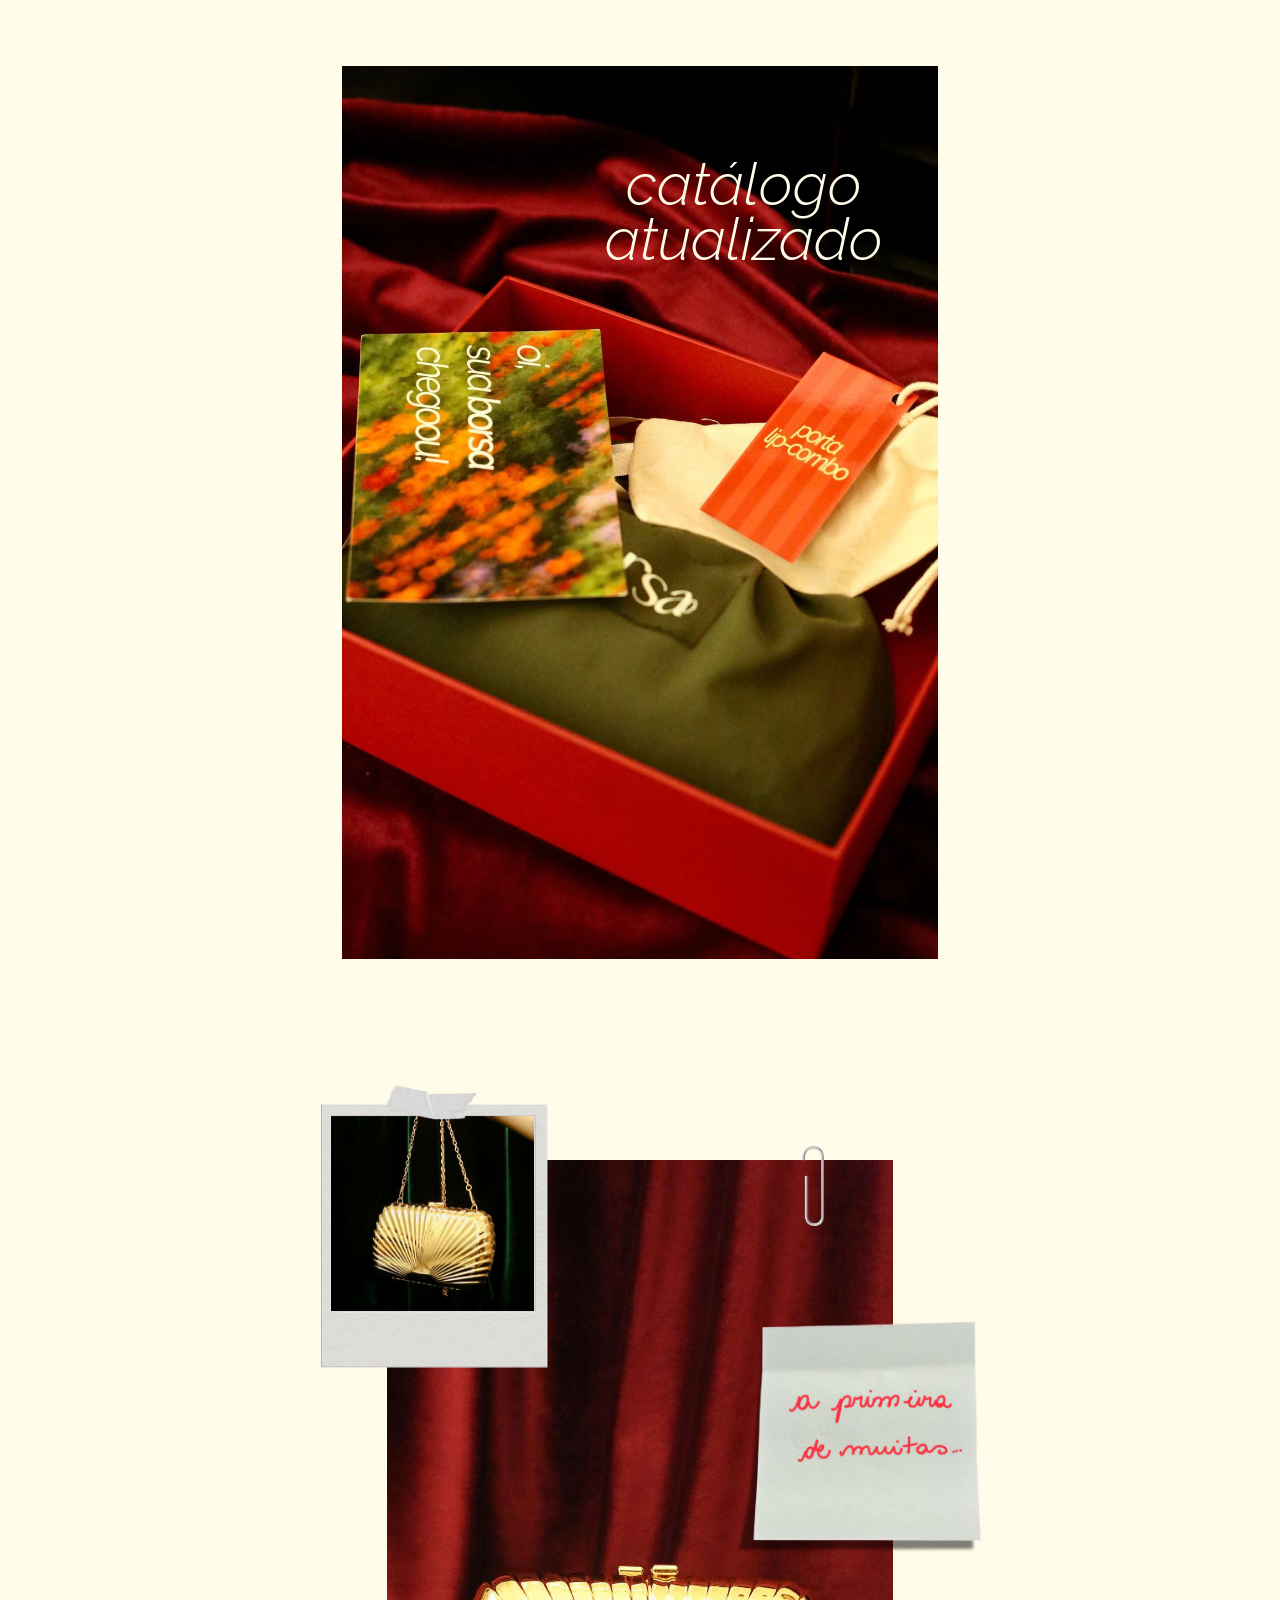
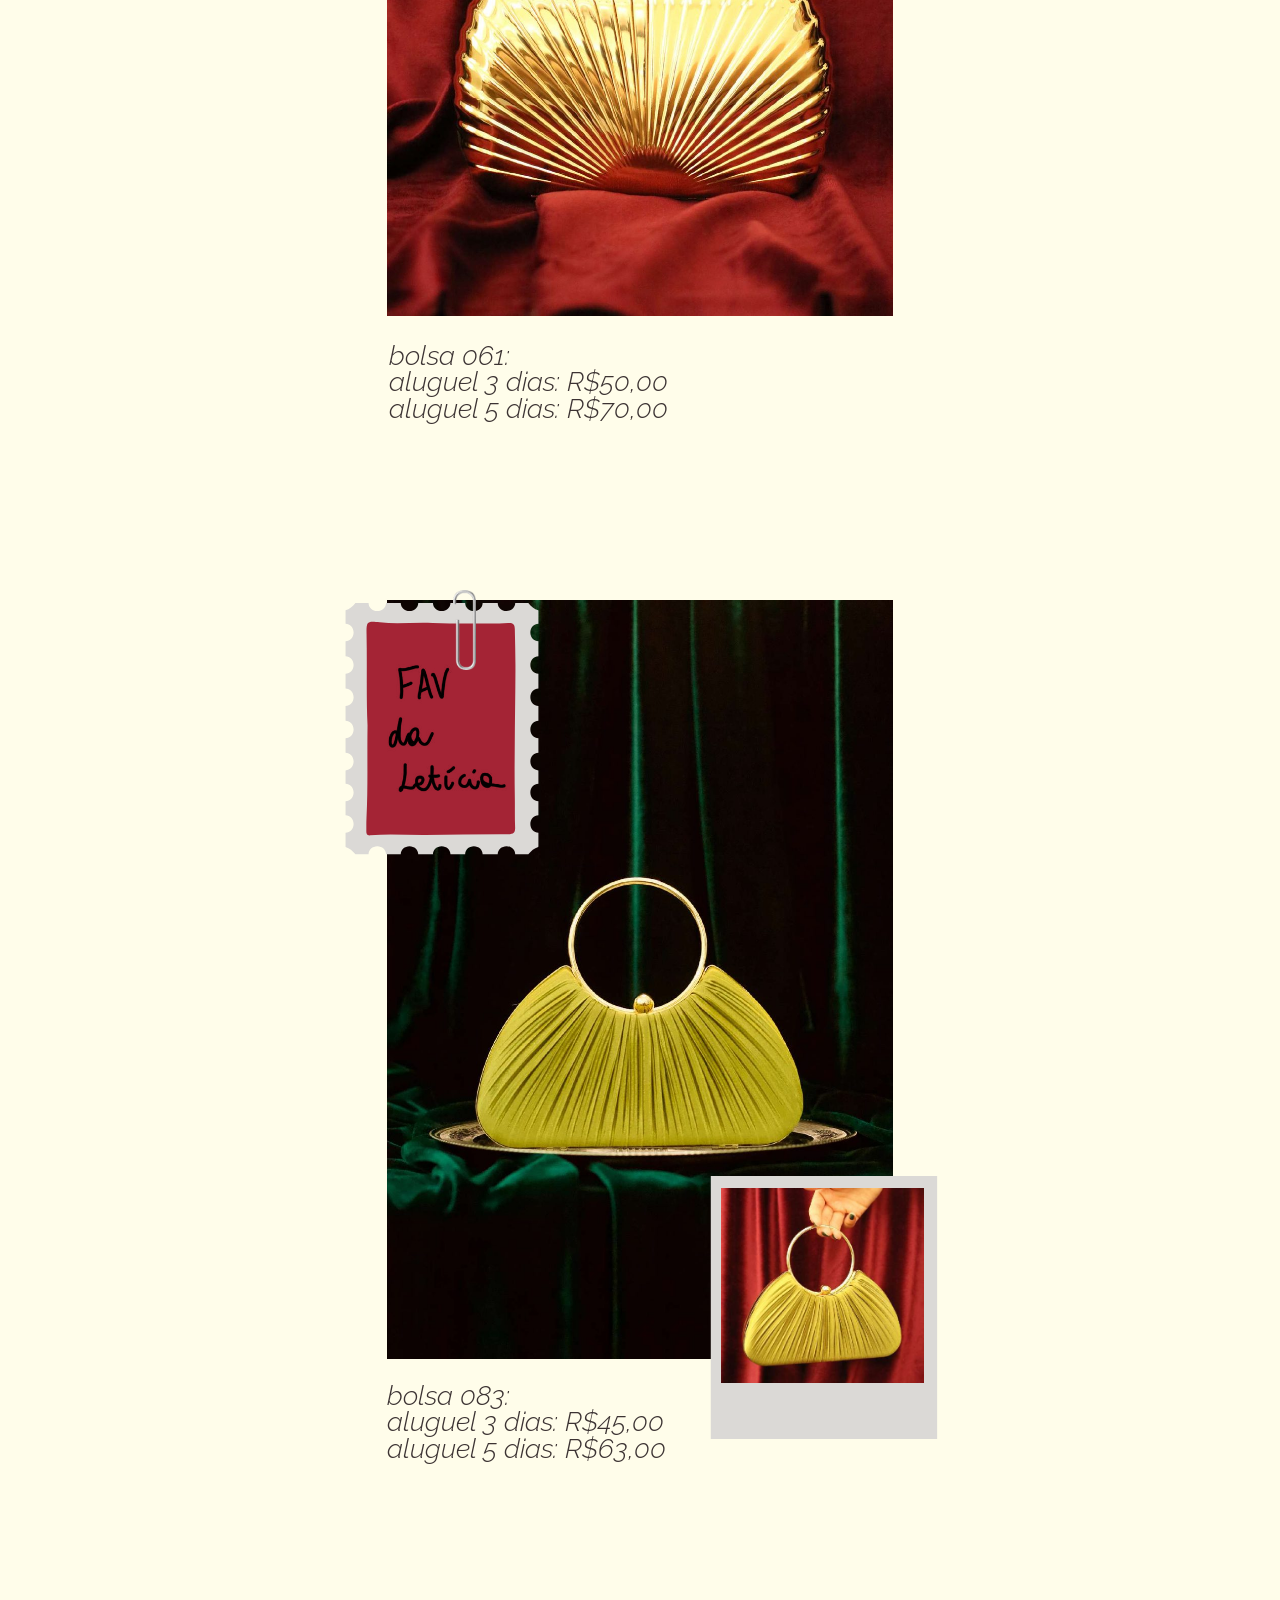
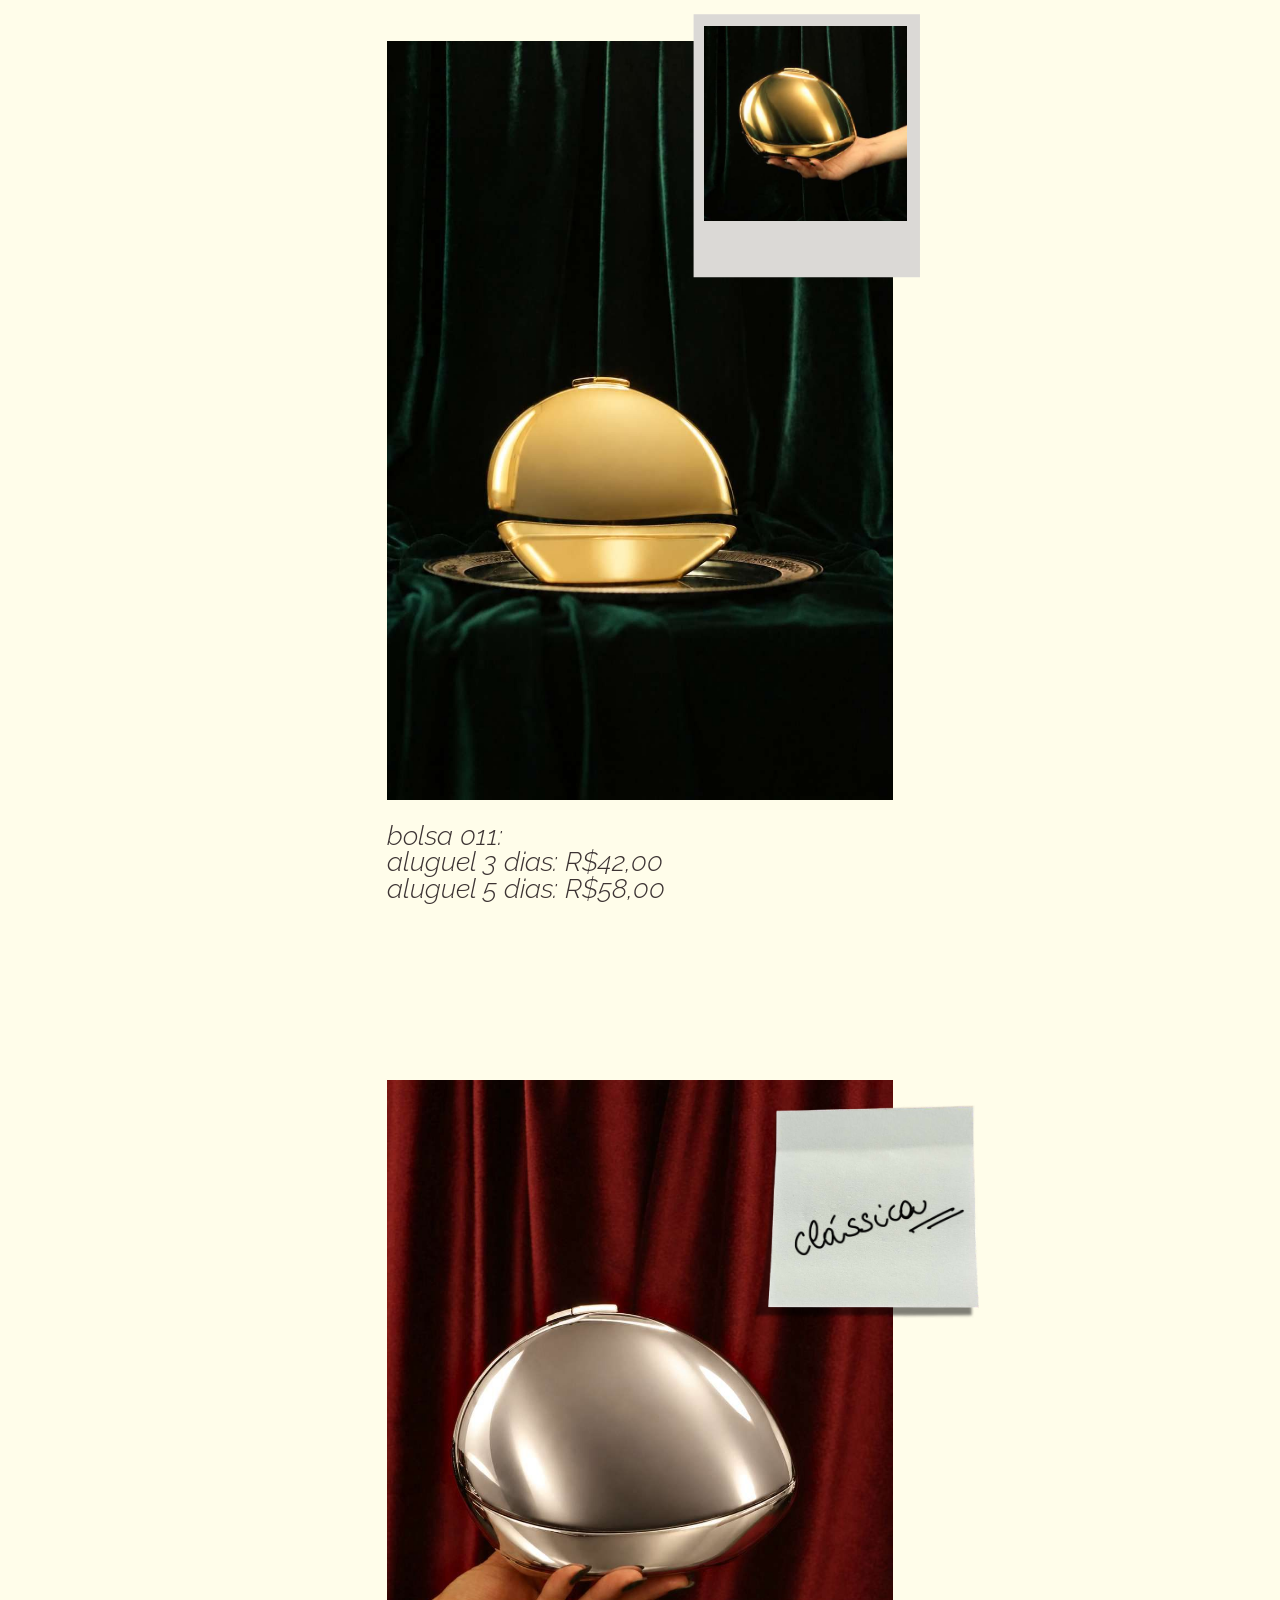
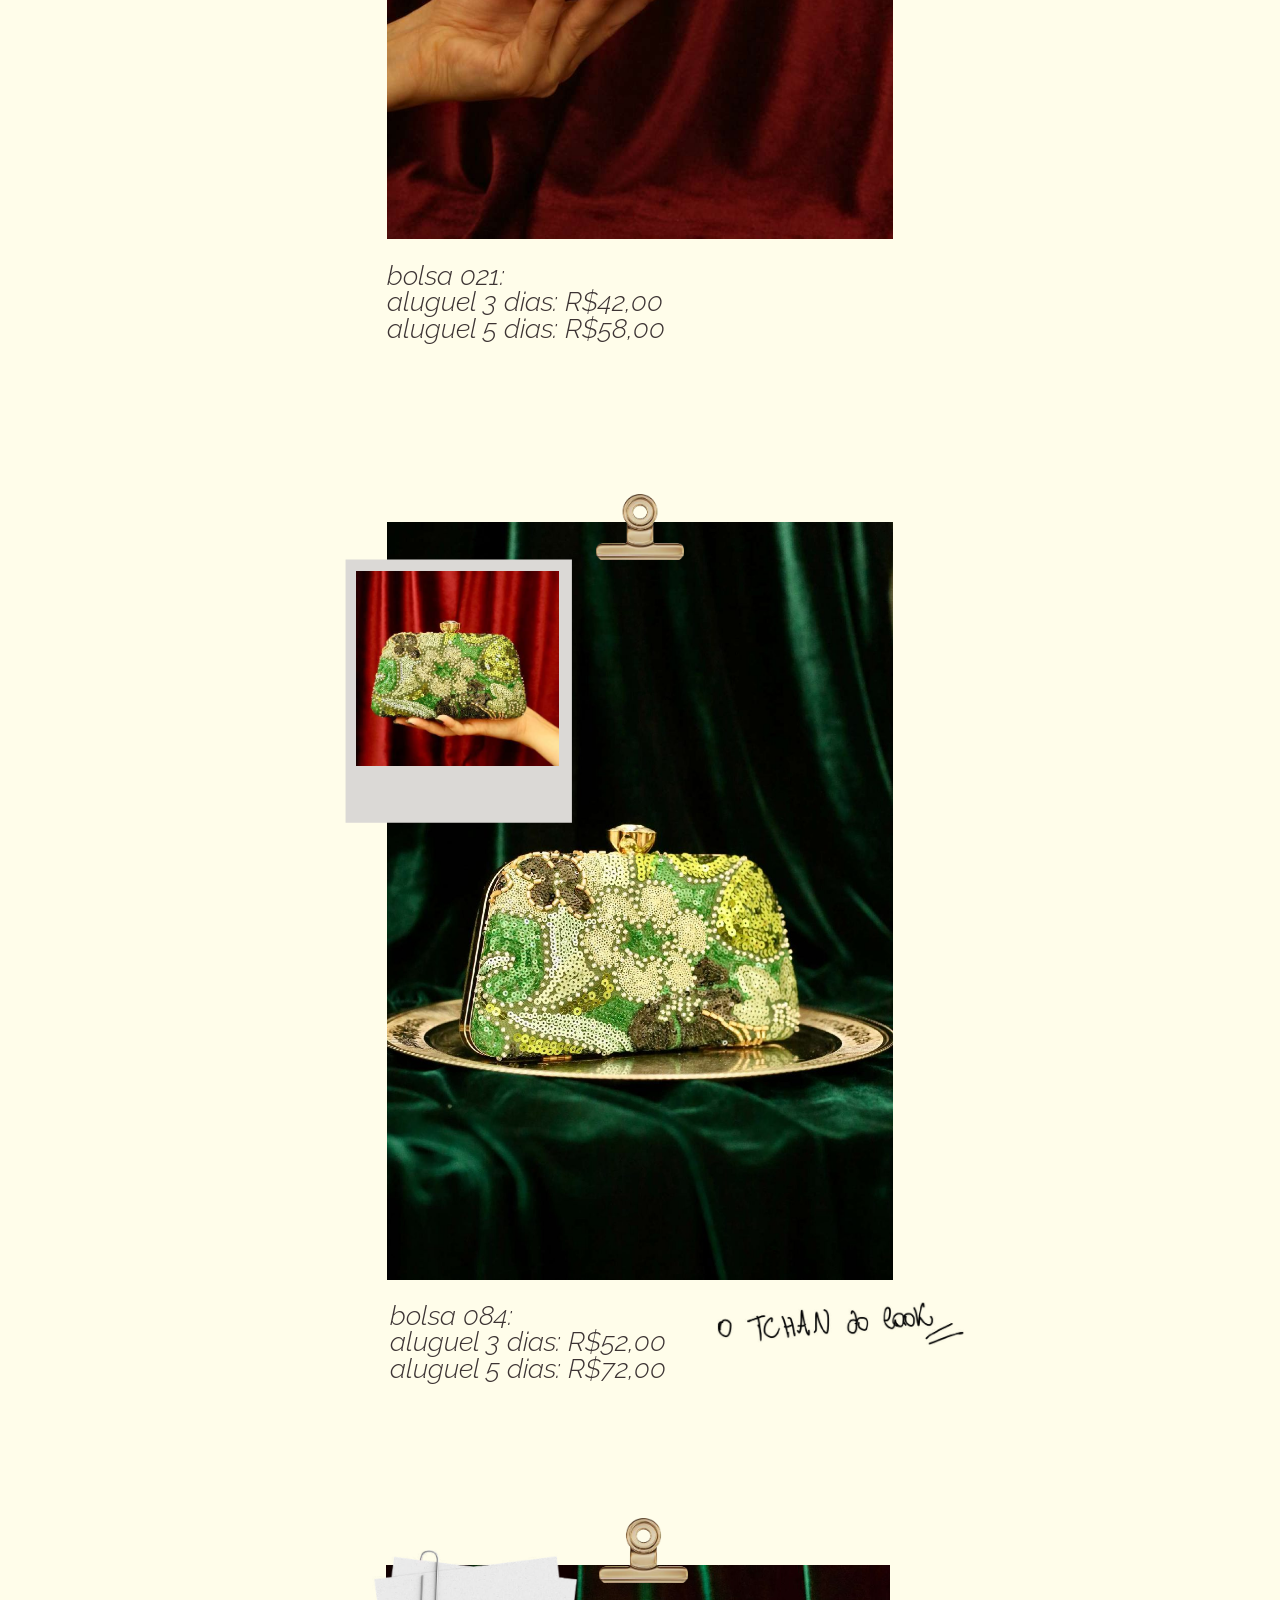
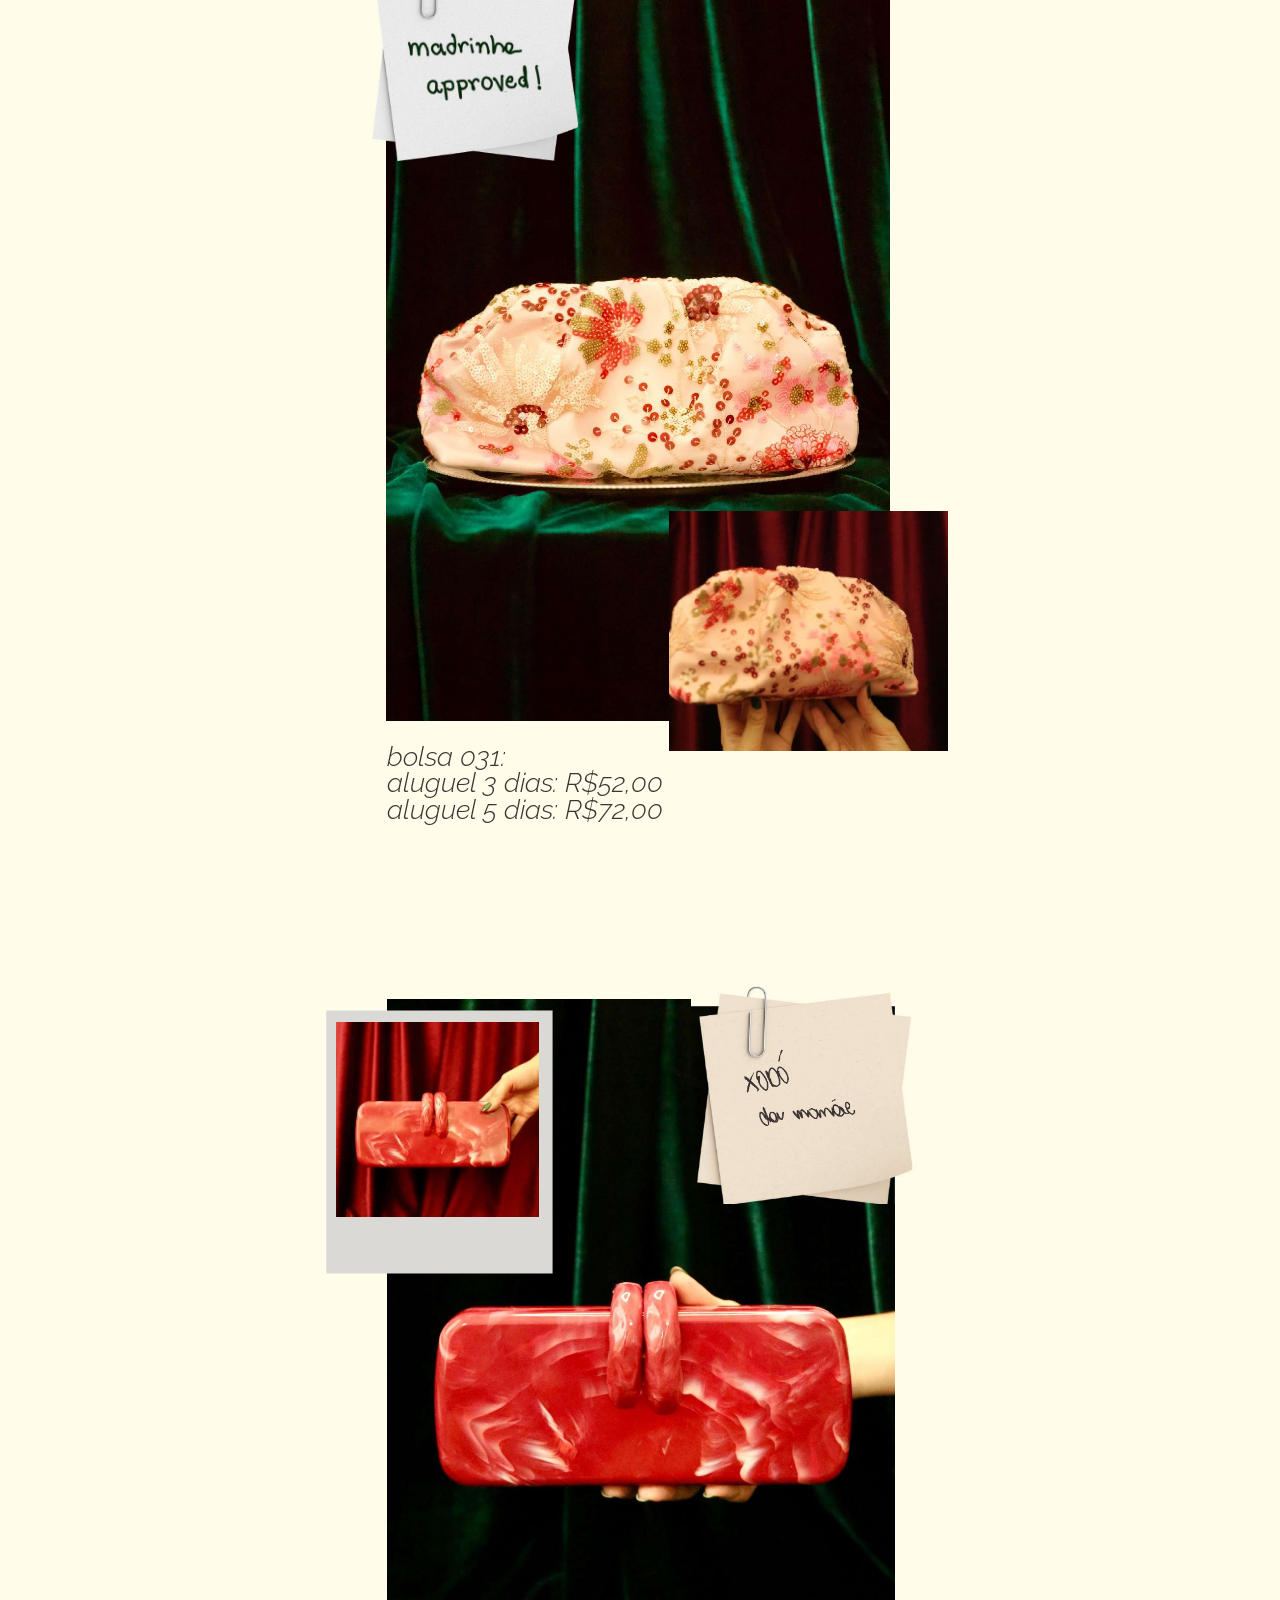
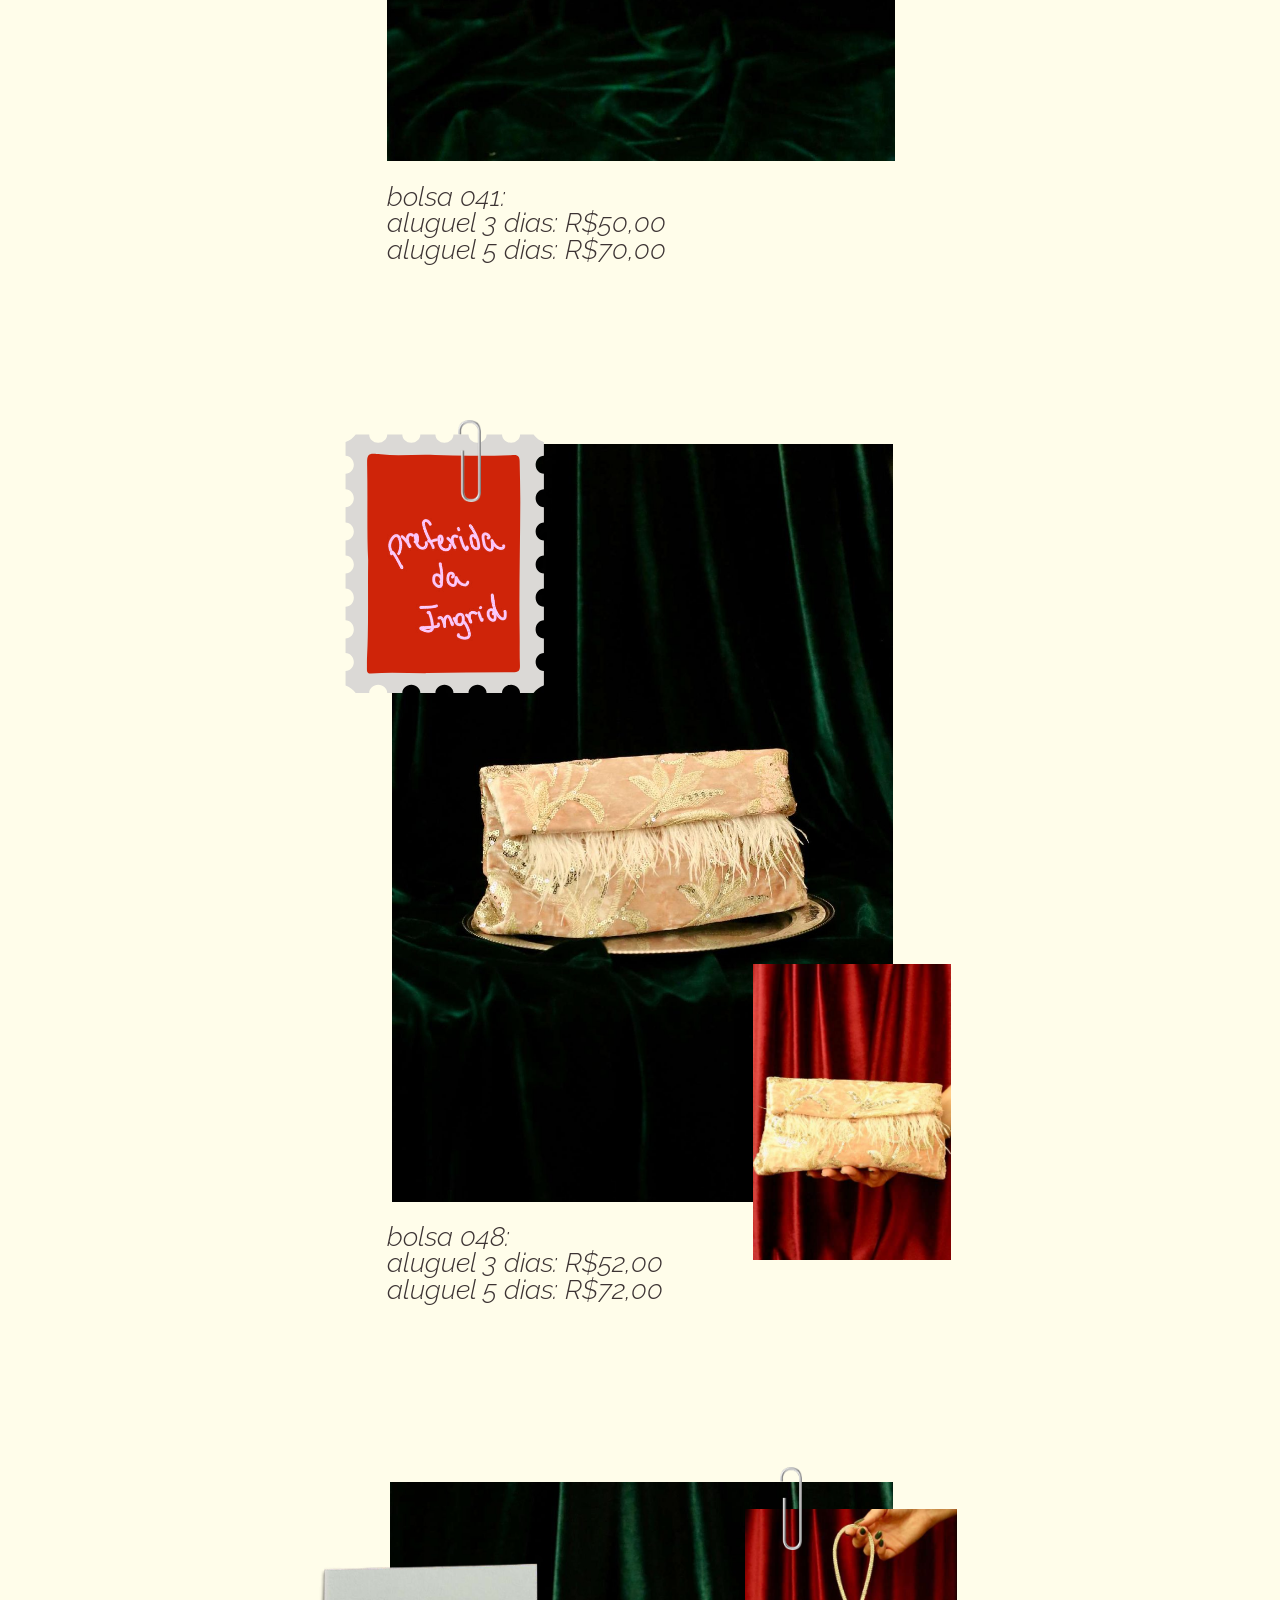
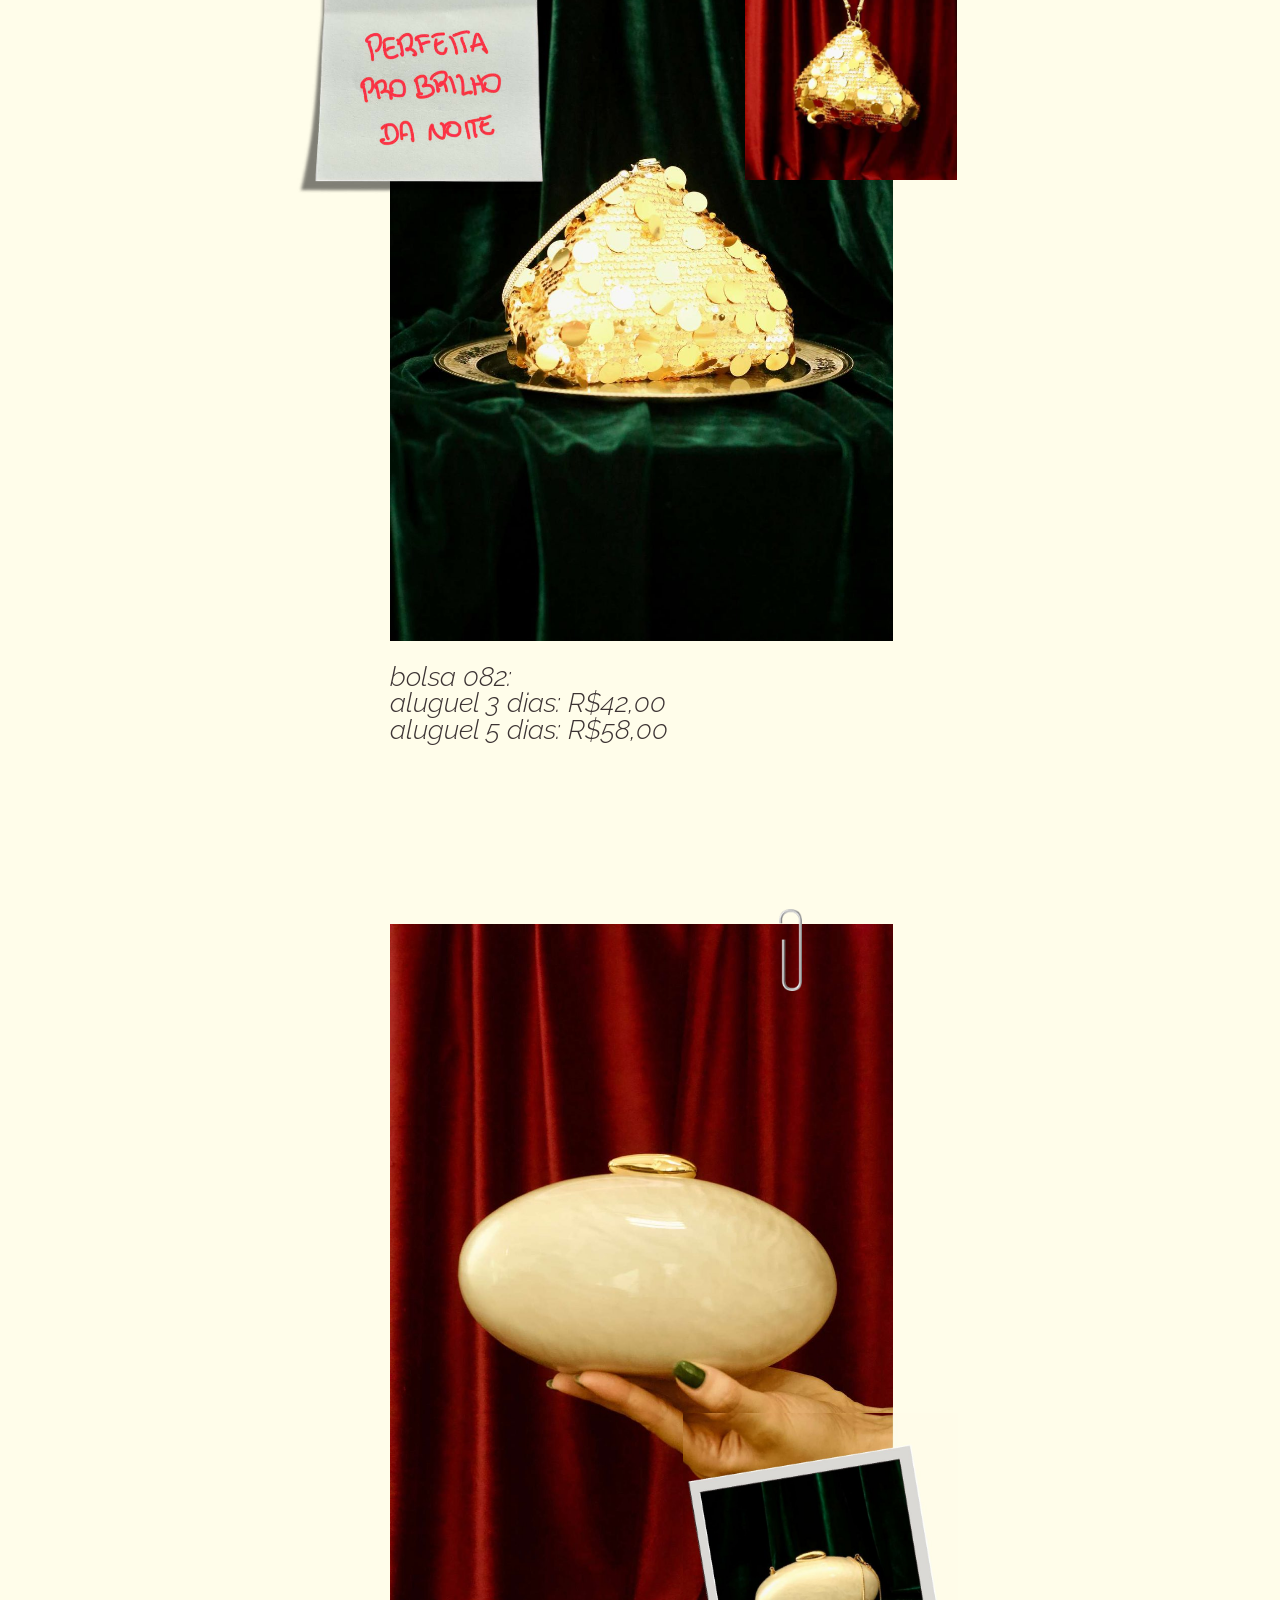
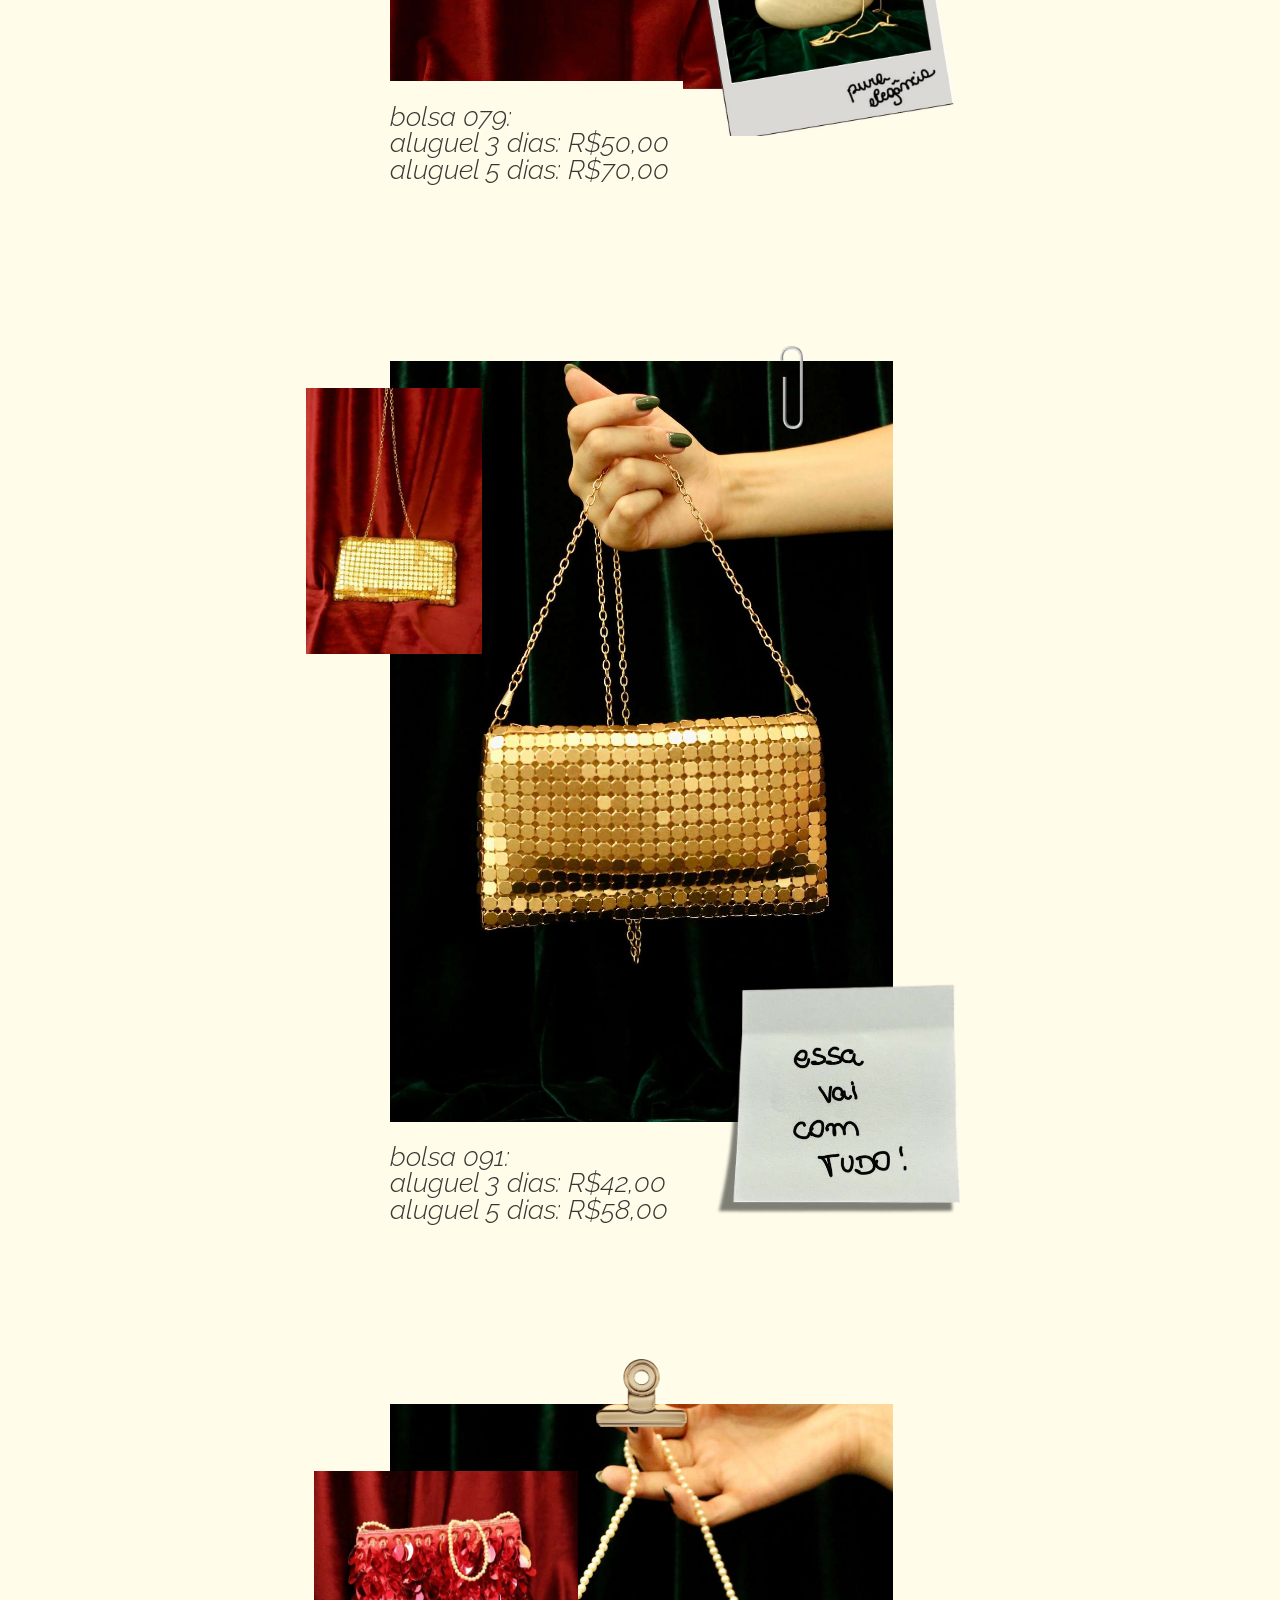
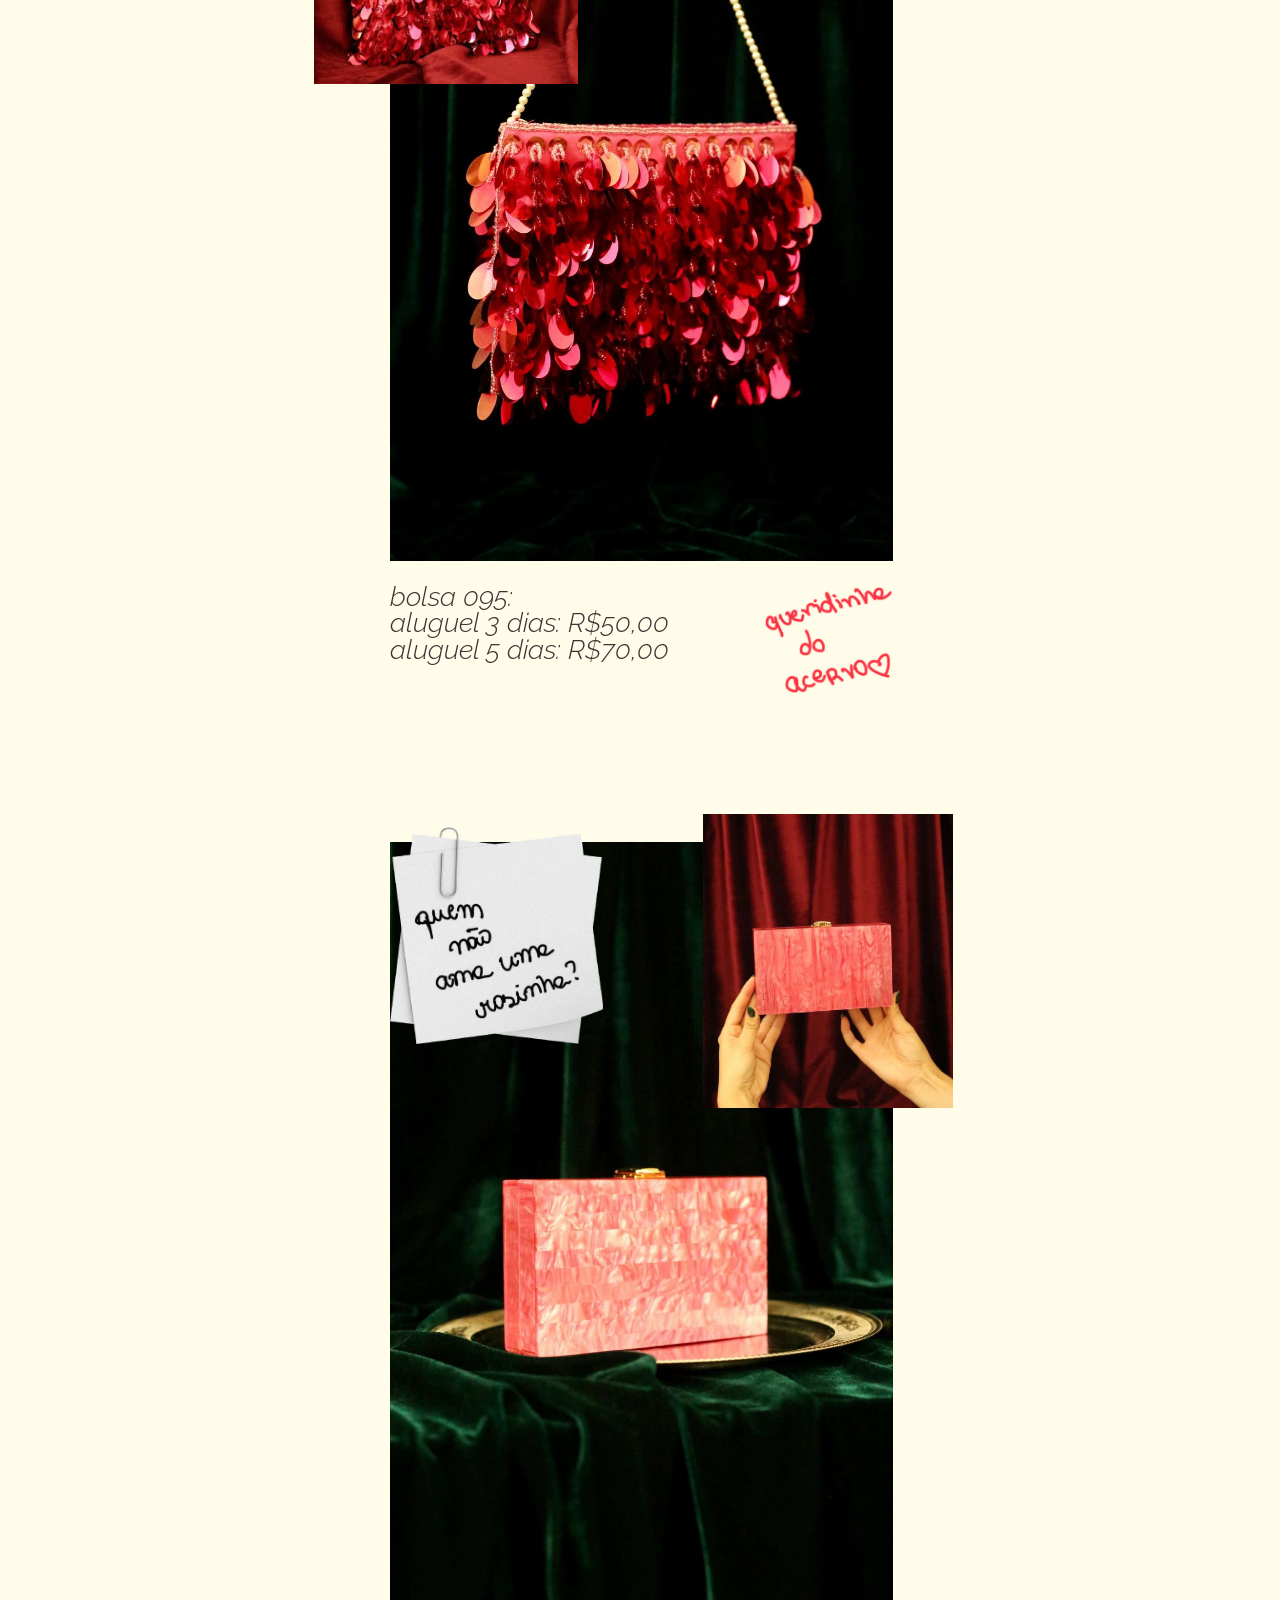
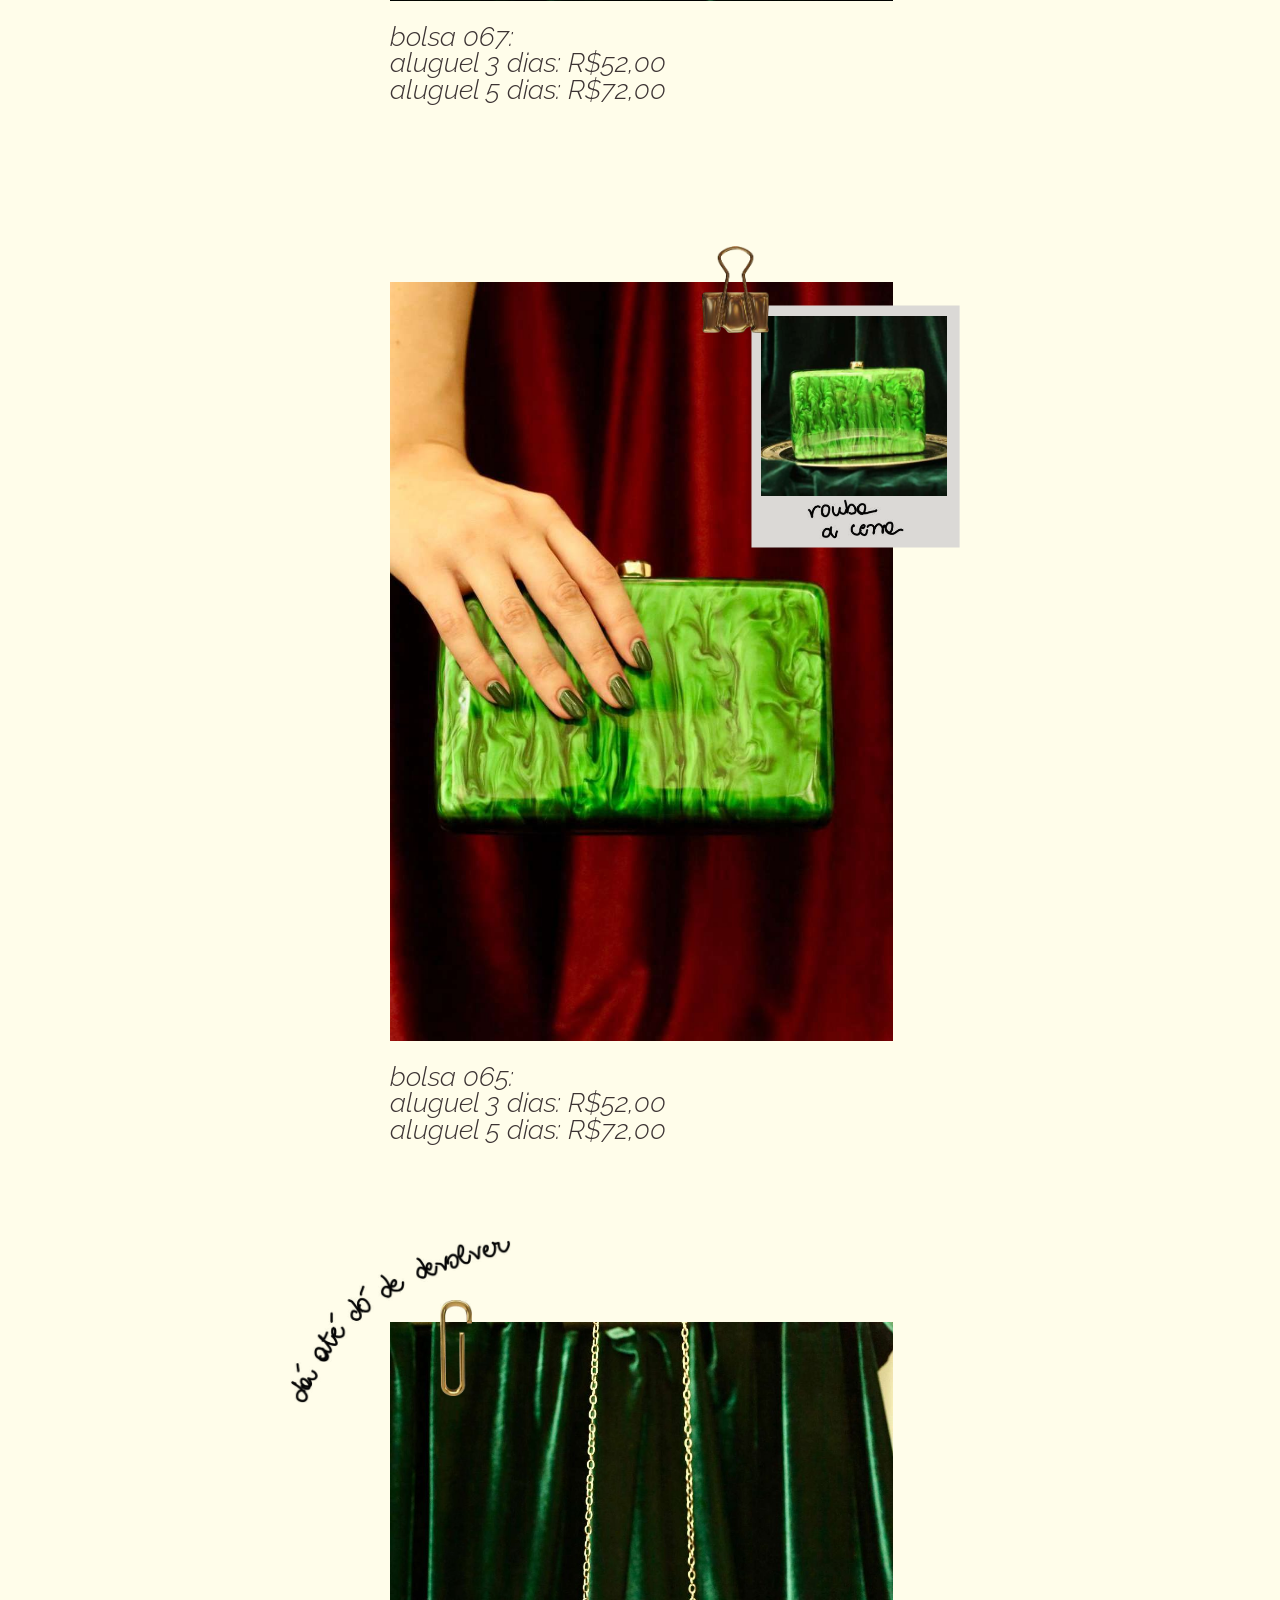
==== commit 614892db: "Add files via upload" ====
--- a/catalogo.html
+++ b/catalogo.html
@@ -40,10 +40,10 @@
 <article class="card" id="b021"><div class="pg" style="background:#fffdea" role="img" aria-label="bolsa 021"><span class="sr">bolsa 021. clássica</span><img src="assets/pg/o135.jpg" alt="Clutch prateada espelhada em formato de ovo" style="left:15.592%;top:11.572%;width:68.727%;height:72.949%" decoding="async" loading="lazy"><img src="assets/pg/o66.png" alt="" style="left:65.135%;top:13.962%;width:30.892%;height:20.537%" decoding="async" loading="lazy"><img src="assets/pg/o144.png" alt="" style="left:70.927%;top:22.985%;width:23.235%;height:5.481%" decoding="async" loading="lazy"><span class="t" style="top:86.637%;font-size:3.603cqw;color:#3c3333;left:15.592%;">bolsa 021:</span><span class="t" style="top:89.166%;font-size:3.603cqw;color:#3c3333;left:15.592%;">aluguel 3 dias: R$42,00</span><span class="t" style="top:91.695%;font-size:3.603cqw;color:#3c3333;left:15.592%;">aluguel 5 dias: R$58,00</span></div></article>
 <article class="card" id="b084"><div class="pg" style="background:#fffdea" role="img" aria-label="bolsa 084"><span class="sr">bolsa 084. o tchan do look</span><img src="assets/pg/o149.jpg" alt="Clutch bordada com paetês em tons de verde e fecho de cristal" style="left:15.592%;top:11.705%;width:68.727%;height:72.949%" decoding="async" loading="lazy"><svg class="vec" viewBox="0 0 842.25 1190.2500499999999" preserveAspectRatio="none" aria-hidden="true"><path d="M84.17 182.53H343.21V483.65H84.17Z" fill="#dbd9d6"/></svg><img src="assets/pg/o153.jpg" alt="" style="left:11.387%;top:16.478%;width:27.545%;height:18.737%" decoding="async" loading="lazy"><img src="assets/pg/o164.png" alt="" style="left:43.974%;top:9.078%;width:12.018%;height:6.300%" decoding="async" loading="lazy"><img src="assets/pg/o171.png" alt="" style="left:60.493%;top:86.768%;width:33.473%;height:4.095%" decoding="async" loading="lazy"><span class="t" style="top:86.637%;font-size:3.603cqw;color:#3c3333;left:16.094%;">bolsa 084:</span><span class="t" style="top:89.166%;font-size:3.603cqw;color:#3c3333;left:16.094%;">aluguel 3 dias: R$52,00</span><span class="t" style="top:91.695%;font-size:3.603cqw;color:#3c3333;left:16.094%;">aluguel 5 dias: R$72,00</span></div></article>
 <article class="card" id="b031"><div class="pg" style="background:#fffdea" role="img" aria-label="bolsa 031"><span class="sr">bolsa 031. madrinha approved!</span><img src="assets/pg/o182.jpg" alt="Clutch franzida rosa clara com flores bordadas em paetês" style="left:15.544%;top:11.876%;width:68.460%;height:72.697%" decoding="async" loading="lazy"><img src="assets/pg/o164.png" alt="" style="left:44.448%;top:7.365%;width:12.018%;height:6.300%" decoding="async" loading="lazy"><img src="assets/pg/o187.png" alt="" style="left:13.57%;top:10.524%;width:27.954%;height:20.285%" decoding="async" loading="lazy"><img src="assets/pg/o190.jpg" alt="" style="left:53.983%;top:64.448%;width:37.914%;height:23.039%" decoding="async" loading="lazy"><img src="assets/pg/o196.png" alt="" style="left:18.362%;top:18.372%;width:18.339%;height:6.615%" decoding="async" loading="lazy"><span class="t" style="top:86.637%;font-size:3.603cqw;color:#3c3333;left:15.592%;">bolsa 031:</span><span class="t" style="top:89.166%;font-size:3.603cqw;color:#3c3333;left:15.592%;">aluguel 3 dias: R$52,00</span><span class="t" style="top:91.695%;font-size:3.603cqw;color:#3c3333;left:15.592%;">aluguel 5 dias: R$72,00</span></div></article>
-<article class="card" id="b041"><div class="pg" style="background:#fffdea" role="img" aria-label="bolsa 041"><span class="sr">bolsa 041. xodó da mamãe</span><img src="assets/pg/o208.jpg" alt="Clutch de acrílico vermelho marmorizado com fecho de argolas" style="left:15.592%;top:11.329%;width:68.994%;height:73.264%" decoding="async" loading="lazy"><svg class="vec" viewBox="0 0 842.25 1190.2500499999999" preserveAspectRatio="none" aria-hidden="true"><path d="M62.05 148.12H321.09V449.24H62.05Z" fill="#dbd9d6"/></svg><img src="assets/pg/o213.png" alt="" style="left:57.837%;top:9.386%;width:29.111%;height:21.104%" decoding="async" loading="lazy"><img src="assets/pg/o218.jpg" alt="" style="left:8.76%;top:13.589%;width:27.545%;height:18.723%" decoding="async" loading="lazy"><span class="t" style="top:86.637%;font-size:3.603cqw;color:#3c3333;left:15.592%;">bolsa 041:</span><span class="t" style="top:89.166%;font-size:3.603cqw;color:#3c3333;left:15.592%;">aluguel 3 dias: R$50,00</span><span class="t" style="top:91.695%;font-size:3.603cqw;color:#3c3333;left:15.592%;">aluguel 5 dias: R$70,00</span></div></article>
+<article class="card" id="b041"><div class="pg" style="background:#fffdea" role="img" aria-label="bolsa 041"><span class="sr">bolsa 041. xodó da mamãe</span><img src="assets/pg/o208.jpg" alt="Clutch de acrílico vermelho marmorizado com fecho de argolas" style="left:15.592%;top:11.329%;width:68.994%;height:73.264%" decoding="async" loading="lazy"><svg class="vec" viewBox="0 0 842.25 1190.2500499999999" preserveAspectRatio="none" aria-hidden="true"><path d="M62.05 148.12H321.09V449.24H62.05Z" fill="#dbd9d6"/></svg><img src="assets/pg/o218.jpg" alt="" style="left:8.76%;top:13.589%;width:27.545%;height:18.723%" decoding="async" loading="lazy"><img src="assets/pg/r8_0.jpg" alt="" style="left:56.990%;top:8.822%;width:30.870%;height:22.264%" loading="lazy" decoding="async"><span class="t" style="top:86.637%;font-size:3.603cqw;color:#3c3333;left:15.592%;">bolsa 041:</span><span class="t" style="top:89.166%;font-size:3.603cqw;color:#3c3333;left:15.592%;">aluguel 3 dias: R$50,00</span><span class="t" style="top:91.695%;font-size:3.603cqw;color:#3c3333;left:15.592%;">aluguel 5 dias: R$70,00</span></div></article>
 <article class="card" id="b048"><div class="pg" style="background:#fffdea" role="img" aria-label="bolsa 048"><span class="sr">bolsa 048. preferida da Ingrid</span><img src="assets/pg/o259.jpg" alt="Clutch de veludo rosé bordada, com franja de plumas" style="left:16.266%;top:11.858%;width:68.076%;height:72.818%" decoding="async" loading="lazy"><svg class="vec" viewBox="0 0 842.25 1190.2500499999999" preserveAspectRatio="none" aria-hidden="true"><path d="M311.15 416.29L310.93 416.98C306.30 418.49 302.52 421.56 299.30 425.66C294.16 425.66 289.02 425.66 283.87 425.66C283.87 420.43 279.26 416.18 273.56 416.18C267.87 416.18 263.25 420.43 263.25 425.66L261.40 425.66L245.54 425.66C245.54 420.43 240.92 416.18 235.23 416.18C229.53 416.18 224.91 420.43 224.91 425.66L223.51 425.66L207.64 425.66C207.64 420.43 203.02 416.18 197.33 416.18C191.63 416.18 187.02 420.43 187.02 425.66L185.61 425.66L169.74 425.66C169.74 420.43 165.13 416.18 159.43 416.18C153.74 416.18 149.12 420.43 149.12 425.66L147.71 425.66L131.85 425.66C131.85 420.43 127.23 416.18 121.54 416.18C115.84 416.18 111.23 420.43 111.23 425.66C106.08 425.66 100.94 425.66 95.80 425.66C92.58 421.56 88.80 418.49 84.17 416.98L84.17 416.29L84.17 400.43C89.40 400.43 93.64 395.81 93.64 390.12C93.64 384.42 89.40 379.81 84.17 379.81L84.17 379.08L84.17 363.22C89.40 363.22 93.64 358.60 93.64 352.90C93.64 347.21 89.40 342.59 84.17 342.59L84.17 342.31C84.17 337.17 84.17 332.03 84.17 326.89C89.40 326.89 93.64 322.27 93.64 316.57C93.64 310.88 89.40 306.26 84.17 306.26L84.17 290.40L84.17 288.99C89.40 288.99 93.64 284.37 93.64 278.68C93.64 272.98 89.40 268.37 84.17 268.37L84.17 252.50L84.17 251.09C89.40 251.09 93.64 246.48 93.64 240.78C93.64 235.09 89.40 230.47 84.17 230.47L84.17 214.61L84.17 213.20C89.40 213.20 93.64 208.58 93.64 202.89C93.64 197.19 89.40 192.57 84.17 192.57L84.17 176.71L84.17 174.86C89.40 174.86 93.64 170.24 93.64 164.55C93.64 158.85 89.40 154.24 84.17 154.24C84.17 149.10 84.17 143.95 84.17 138.81L84.17 138.44C88.80 136.92 92.58 133.86 95.80 129.76C100.94 129.76 106.08 129.76 111.23 129.76C111.23 134.99 115.84 139.23 121.54 139.23C127.23 139.23 131.85 134.99 131.85 129.76L147.71 129.76L149.12 129.76C149.12 134.99 153.74 139.23 159.43 139.23C165.13 139.23 169.74 134.99 169.74 129.76L185.61 129.76L187.02 129.76C187.02 134.99 191.63 139.23 197.33 139.23C203.02 139.23 207.64 134.99 207.64 129.76L223.51 129.76L224.91 129.76C224.91 134.99 229.53 139.23 235.23 139.23C240.92 139.23 245.54 134.99 245.54 129.76L261.40 129.76L263.25 129.76C263.25 134.99 267.87 139.23 273.56 139.23C279.26 139.23 283.87 134.99 283.87 129.76C289.02 129.76 294.16 129.76 299.30 129.76C302.52 133.86 306.30 136.92 310.93 138.44L311.15 138.81C311.15 143.96 311.15 149.10 311.15 154.24C305.92 154.24 301.68 158.85 301.68 164.55C301.68 170.24 305.92 174.86 311.15 174.86L311.15 176.71L311.15 192.57C305.92 192.57 301.68 197.19 301.68 202.89C301.68 208.58 305.92 213.20 311.15 213.20L311.15 214.61L311.15 230.47C305.92 230.47 301.68 235.09 301.68 240.78C301.68 246.48 305.92 251.09 311.15 251.09L311.15 252.50L311.15 268.37C305.92 268.37 301.68 272.98 301.68 278.68C301.68 284.37 305.92 288.99 311.15 288.99L311.15 290.40L311.15 306.26C305.92 306.26 301.68 310.88 301.68 316.57C301.68 322.27 305.92 326.89 311.15 326.89C311.15 332.03 311.15 337.17 311.15 342.31L311.15 342.59C305.92 342.59 301.68 347.21 301.68 352.90C301.68 358.60 305.92 363.22 311.15 363.22L311.15 379.08L311.15 379.81C305.92 379.81 301.68 384.42 301.68 390.12C301.68 395.81 305.92 400.43 311.15 400.43L311.15 416.29Z" fill="#dbd9d6"/><path d="M110.04 273.74C108.43 241.07 109.67 203.91 108.90 166.73C108.59 151.73 109.19 151.01 124.34 152.63C145.13 154.85 165.83 152.34 186.61 153.34C207.86 154.37 229.16 154.00 250.43 154.08C258.88 154.11 267.38 154.11 275.76 153.35C281.94 152.79 283.32 155.60 283.40 160.42C283.65 175.95 284.20 191.48 284.14 207.01C283.97 257.72 282.57 308.42 283.41 359.16C283.59 370.54 283.23 381.92 283.72 393.28C284.00 399.72 282.72 402.10 274.92 402.05C242.47 401.86 210.04 402.81 177.59 402.96C156.12 403.07 134.61 401.46 113.17 403.36C109.32 403.70 108.60 401.26 108.63 398.30C108.68 393.27 108.54 388.22 108.80 383.21C110.66 348.26 109.50 313.23 110.04 273.74L110.04 273.74Z" fill="#cf2409"/></svg><img src="assets/pg/o60.png" alt="" style="left:25.272%;top:9.475%;width:3.116%;height:7.937%" decoding="async" loading="lazy"><img src="assets/pg/o263.jpg" alt="" style="left:65.394%;top:61.788%;width:26.796%;height:28.474%" decoding="async" loading="lazy"><img src="assets/pg/o268.png" alt="" style="left:15.592%;top:18.949%;width:16.470%;height:11.780%" decoding="async" loading="lazy"><span class="t" style="top:86.637%;font-size:3.603cqw;color:#3c3333;left:15.592%;">bolsa 048:</span><span class="t" style="top:89.166%;font-size:3.603cqw;color:#3c3333;left:15.592%;">aluguel 3 dias: R$52,00</span><span class="t" style="top:91.695%;font-size:3.603cqw;color:#3c3333;left:15.592%;">aluguel 5 dias: R$72,00</span></div></article>
 <article class="card" id="b082"><div class="pg" style="background:#fffdea" role="img" aria-label="bolsa 082"><span class="sr">bolsa 082. perfeita pro brilho da noite</span><img src="assets/pg/o276.jpg" alt="Bolsa piramidal coberta de paetês dourados" style="left:16.093%;top:11.625%;width:68.266%;height:73.005%" decoding="async" loading="lazy"><img src="assets/pg/o280.jpg" alt="" style="left:64.221%;top:14.232%;width:28.833%;height:26.099%" decoding="async" loading="lazy"><img src="assets/pg/o60.png" alt="" style="left:68.964%;top:10.213%;width:3.116%;height:7.937%" decoding="async" loading="lazy"><img src="assets/pg/o66.png" alt="" style="left:3.443%;top:19.379%;width:33.384%;height:22.238%" decoding="async" loading="lazy"><img src="assets/pg/o286.png" alt="" style="left:11.888%;top:25.785%;width:19.318%;height:11.213%" decoding="async" loading="lazy"><span class="t" style="top:86.637%;font-size:3.603cqw;color:#3c3333;left:16.094%;">bolsa 082:</span><span class="t" style="top:89.166%;font-size:3.603cqw;color:#3c3333;left:16.094%;">aluguel 3 dias: R$42,00</span><span class="t" style="top:91.695%;font-size:3.603cqw;color:#3c3333;left:16.094%;">aluguel 5 dias: R$58,00</span></div></article>
-<article class="card" id="b079"><div class="pg" style="background:#fffdea" role="img" aria-label="bolsa 079"><span class="sr">bolsa 079. pure elegância</span><img src="assets/pg/o298.jpg" alt="Clutch oval de acrílico perolado creme com fecho dourado" style="left:16.071%;top:11.778%;width:68.277%;height:72.816%" decoding="async" loading="lazy"><svg class="vec" viewBox="0 0 842.25 1190.2500499999999" preserveAspectRatio="none" aria-hidden="true"><path d="M475.62 769.73L731.18 727.40L780.38 1024.47L524.82 1066.80Z" fill="#dbd9d6"/></svg><img src="assets/pg/o60.png" alt="" style="left:68.852%;top:10.369%;width:3.116%;height:7.937%" decoding="async" loading="lazy"><img src="assets/pg/o304.jpg" alt="" style="left:57.384%;top:59.354%;width:32.951%;height:27.864%" decoding="async" loading="lazy"><img src="assets/pg/o316.png" alt="" style="left:77.748%;top:82.08%;width:13.143%;height:5.001%" decoding="async" loading="lazy"><span class="t" style="top:86.637%;font-size:3.603cqw;color:#3c3333;left:16.094%;">bolsa 079:</span><span class="t" style="top:89.166%;font-size:3.603cqw;color:#3c3333;left:16.094%;">aluguel 3 dias: R$50,00</span><span class="t" style="top:91.695%;font-size:3.603cqw;color:#3c3333;left:16.094%;">aluguel 5 dias: R$70,00</span></div></article>
+<article class="card" id="b079"><div class="pg" style="background:#fffdea" role="img" aria-label="bolsa 079"><span class="sr">bolsa 079. pure elegância</span><img src="assets/pg/o298.jpg" alt="Clutch oval de acrílico perolado creme com fecho dourado" style="left:16.071%;top:11.778%;width:68.277%;height:72.816%" decoding="async" loading="lazy"><img src="assets/pg/o60.png" alt="" style="left:68.852%;top:10.369%;width:3.116%;height:7.937%" decoding="async" loading="lazy"><img src="assets/pg/r11_0.jpg" alt="" style="left:55.803%;top:58.811%;width:37.400%;height:31.086%" loading="lazy" decoding="async"><span class="t" style="top:86.637%;font-size:3.603cqw;color:#3c3333;left:16.094%;">bolsa 079:</span><span class="t" style="top:89.166%;font-size:3.603cqw;color:#3c3333;left:16.094%;">aluguel 3 dias: R$50,00</span><span class="t" style="top:91.695%;font-size:3.603cqw;color:#3c3333;left:16.094%;">aluguel 5 dias: R$70,00</span></div></article>
 <article class="card" id="b091"><div class="pg" style="background:#fffdea" role="img" aria-label="bolsa 091"><span class="sr">bolsa 091. essa vai com TUDO!</span><img src="assets/pg/o327.jpg" alt="Bolsa de malha metálica dourada com alça de corrente" style="left:16.08%;top:11.544%;width:68.260%;height:73.120%" decoding="async" loading="lazy"><img src="assets/pg/o60.png" alt="" style="left:69.022%;top:10.131%;width:3.116%;height:7.937%" decoding="async" loading="lazy"><img src="assets/pg/o66.png" alt="" style="left:60.146%;top:71.422%;width:33.384%;height:22.238%" decoding="async" loading="lazy"><img src="assets/pg/o331.jpg" alt="" style="left:4.562%;top:14.17%;width:23.969%;height:25.506%" decoding="async" loading="lazy"><img src="assets/pg/o338.png" alt="" style="left:70.594%;top:77.302%;width:15.757%;height:12.914%" decoding="async" loading="lazy"><span class="t" style="top:86.637%;font-size:3.603cqw;color:#3c3333;left:16.094%;">bolsa 091:</span><span class="t" style="top:89.166%;font-size:3.603cqw;color:#3c3333;left:16.094%;">aluguel 3 dias: R$42,00</span><span class="t" style="top:91.695%;font-size:3.603cqw;color:#3c3333;left:16.094%;">aluguel 5 dias: R$58,00</span></div></article>
 <article class="card" id="b095"><div class="pg" style="background:#fffdea" role="img" aria-label="bolsa 095"><span class="sr">bolsa 095. queridinha do acervo</span><img src="assets/pg/o349.jpg" alt="Bolsa de paetês vermelhos em gota com alça de pérolas" style="left:16.081%;top:11.779%;width:68.287%;height:72.816%" decoding="async" loading="lazy"><img src="assets/pg/o164.png" alt="" style="left:44.047%;top:7.547%;width:12.374%;height:6.489%" decoding="async" loading="lazy"><img src="assets/pg/o353.jpg" alt="" style="left:5.639%;top:18.286%;width:35.924%;height:20.470%" decoding="async" loading="lazy"><img src="assets/pg/o359.png" alt="" style="left:66.86%;top:87.058%;width:17.449%;height:10.268%" decoding="async" loading="lazy"><span class="t" style="top:86.637%;font-size:3.603cqw;color:#3c3333;left:16.094%;">bolsa 095:</span><span class="t" style="top:89.166%;font-size:3.603cqw;color:#3c3333;left:16.094%;">aluguel 3 dias: R$50,00</span><span class="t" style="top:91.695%;font-size:3.603cqw;color:#3c3333;left:16.094%;">aluguel 5 dias: R$70,00</span></div></article>
 <article class="card" id="b067"><div class="pg" style="background:#fffdea" role="img" aria-label="bolsa 067"><span class="sr">bolsa 067. quem não ama uma rosinha?</span><img src="assets/pg/o367.jpg" alt="Clutch retangular de acrílico rosa perolado" style="left:16.093%;top:11.597%;width:68.277%;height:73.005%" decoding="async" loading="lazy"><img src="assets/pg/o187.png" alt="" style="left:16.094%;top:10.184%;width:28.844%;height:20.915%" decoding="async" loading="lazy"><img src="assets/pg/o371.jpg" alt="" style="left:58.517%;top:8.932%;width:34.008%;height:28.285%" decoding="async" loading="lazy"><img src="assets/pg/o377.png" alt="" style="left:19.238%;top:17.473%;width:22.612%;height:11.213%" decoding="async" loading="lazy"><span class="t" style="top:86.637%;font-size:3.603cqw;color:#3c3333;left:16.094%;">bolsa 067:</span><span class="t" style="top:89.166%;font-size:3.603cqw;color:#3c3333;left:16.094%;">aluguel 3 dias: R$52,00</span><span class="t" style="top:91.695%;font-size:3.603cqw;color:#3c3333;left:16.094%;">aluguel 5 dias: R$72,00</span></div></article>
